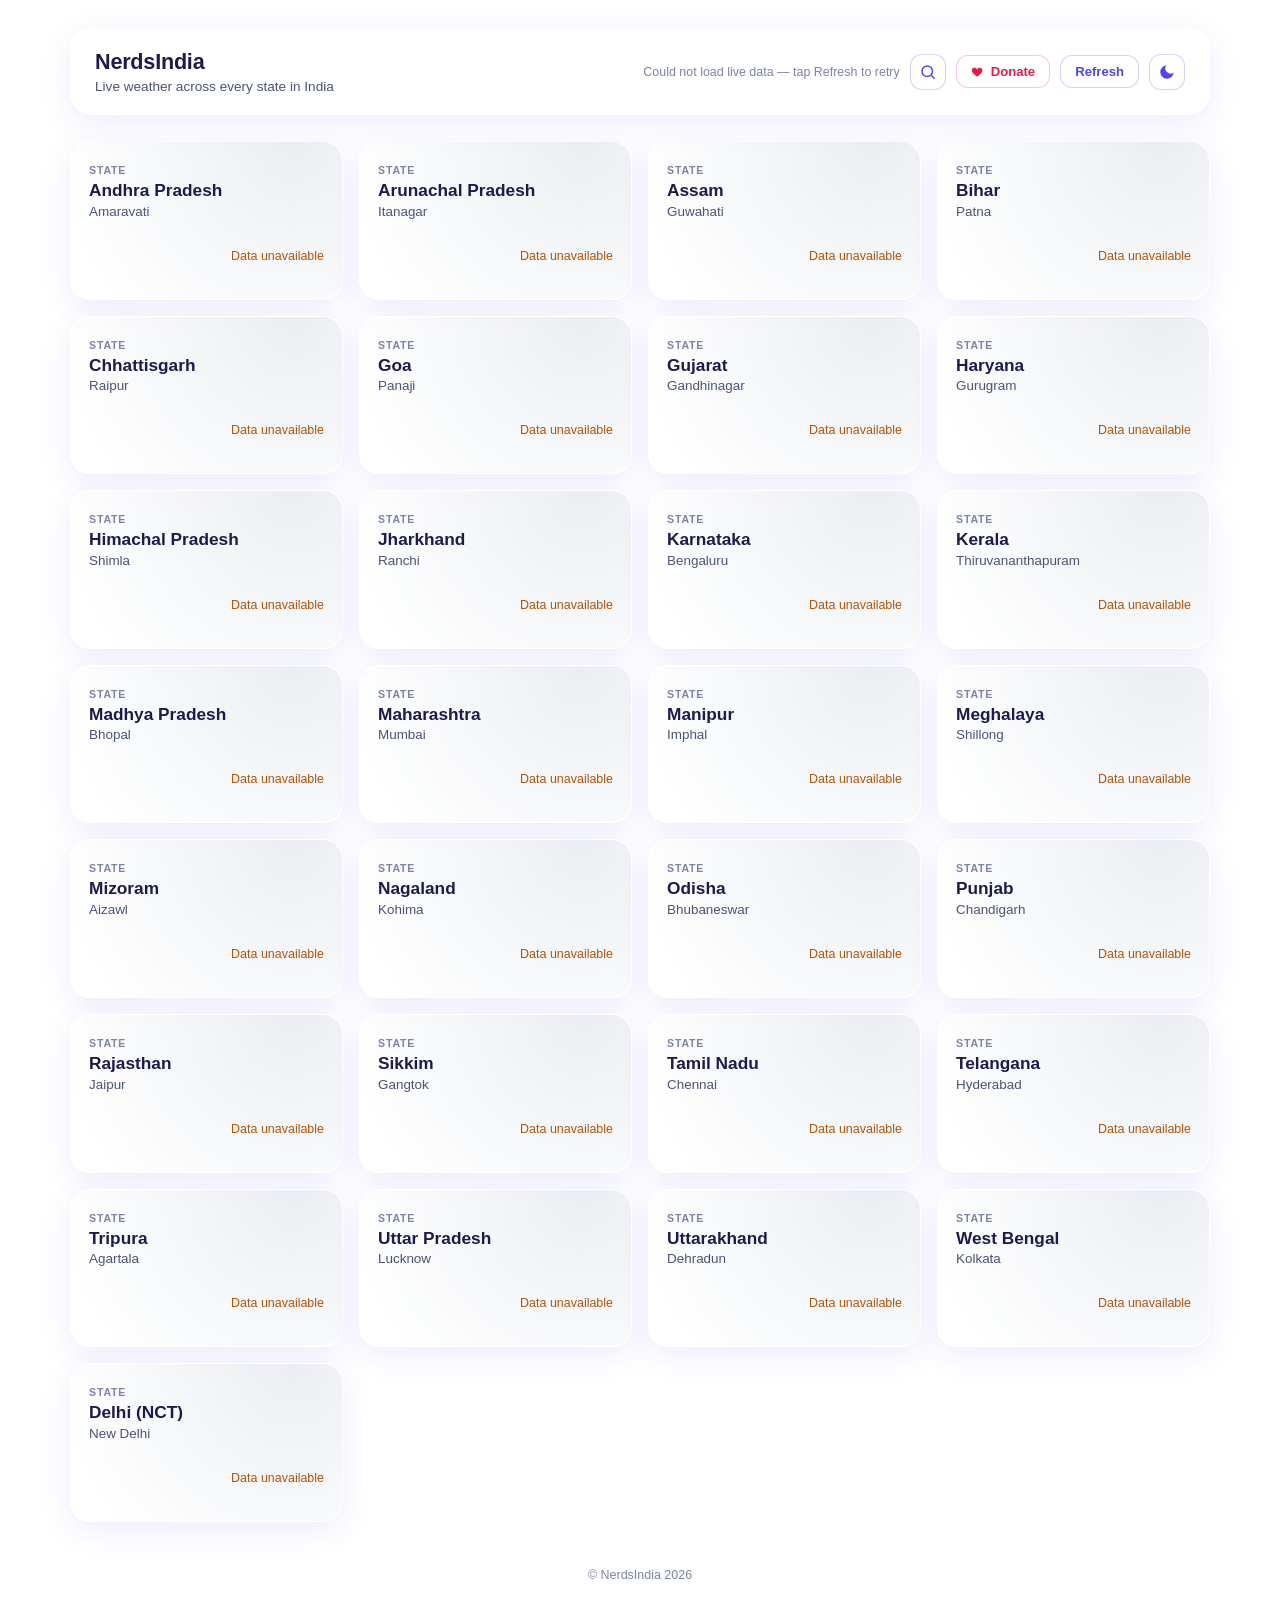
==== index.html @ c62ce79c "Add files via upload" ====
<!DOCTYPE html>
<html lang="en">
<head>
<meta charset="UTF-8" />
<meta name="viewport" content="width=device-width, initial-scale=1.0" />
<title>NerdsIndia - Live India Weather</title>
<script>
  // set theme before first paint to avoid a flash of the wrong theme
  (function(){
    try{
      var prefersDark = window.matchMedia && window.matchMedia('(prefers-color-scheme: dark)').matches;
      document.documentElement.setAttribute('data-theme', prefersDark ? 'dark' : 'light');
    }catch(e){
      document.documentElement.setAttribute('data-theme', 'light');
    }
  })();
</script>
<style>
  :root{
    --font-sans:-apple-system, BlinkMacSystemFont, "SF Pro Display", "SF Pro Text", "Segoe UI", Roboto, Helvetica, Arial, sans-serif;
    --bg-base:#FFFFFF;
    --glass-bg:rgba(255,255,255,0.55);
    --glass-bg-strong:rgba(255,255,255,0.75);
    --glass-border:rgba(255,255,255,0.8);
    --ink:#1E1B4B;
    --ink-soft:#4B5377;
    --ink-faint:#7C82A8;
    --accent:#4F46E5;
    --shadow:0 8px 30px rgba(79,70,229,0.10);
    --blob-1:#C7D2FE;
    --blob-2:#BAE6FD;
    --blob-3:#FDE68A;
    --blob-opacity:0.55;
  }

  html[data-theme="dark"]{
    --bg-base:#0B0E1B;
    --glass-bg:rgba(42,40,84,0.45);
    --glass-bg-strong:rgba(52,50,98,0.65);
    --glass-border:rgba(255,255,255,0.10);
    --ink:#EEF1FF;
    --ink-soft:#C2C7E8;
    --ink-faint:#8B90B8;
    --accent:#A5B4FC;
    --shadow:0 8px 30px rgba(0,0,0,0.45);
    --blob-1:#4338CA;
    --blob-2:#0E7490;
    --blob-3:#92400E;
    --blob-opacity:0.30;
  }

  html{ background:var(--bg-base); transition:background .3s ease; }

  *{ box-sizing:border-box; }
  html,body{ margin:0; padding:0; }
  body{
    min-height:100vh;
    font-family:var(--font-sans);
    color:var(--ink);
    background:var(--bg-base);
    overflow-x:hidden;
    position:relative;
  }

  h1,h2,h3{ font-family:var(--font-sans); margin:0; }

  /* ---------- ambient glass background ---------- */
  .bg-blobs{ position:fixed; inset:0; z-index:-1; overflow:hidden; }
  .blob{ position:absolute; border-radius:50%; filter:blur(70px); opacity:var(--blob-opacity); transition:background .3s ease, opacity .3s ease; }
  .b1{ width:420px; height:420px; background:var(--blob-1); top:-120px; left:-100px; animation:drift1 26s ease-in-out infinite alternate; }
  .b2{ width:380px; height:380px; background:var(--blob-2); bottom:-140px; right:-90px; animation:drift2 30s ease-in-out infinite alternate; }
  .b3{ width:300px; height:300px; background:var(--blob-3); top:40%; left:55%; animation:drift3 22s ease-in-out infinite alternate; }
  @keyframes drift1{ from{ transform:translate(0,0); } to{ transform:translate(60px,40px); } }
  @keyframes drift2{ from{ transform:translate(0,0); } to{ transform:translate(-50px,-30px); } }
  @keyframes drift3{ from{ transform:translate(0,0) scale(1); } to{ transform:translate(-40px,30px) scale(1.1); } }

  /* ---------- layout shell ---------- */
  .page{ max-width:1180px; margin:0 auto; padding:28px 20px 60px; }

  /* ---------- header / glass topbar ---------- */
  header.topbar{
    background:var(--glass-bg);
    border:1px solid var(--glass-border);
    backdrop-filter:blur(18px);
    -webkit-backdrop-filter:blur(18px);
    border-radius:22px;
    box-shadow:var(--shadow);
    padding:20px 24px;
    display:flex;
    flex-wrap:wrap;
    align-items:center;
    justify-content:space-between;
    gap:16px;
    position:sticky;
    top:14px;
    z-index:10;
  }
  .brand h1{ font-size:1.35rem; font-weight:600; color:var(--ink); letter-spacing:-0.01em; }
  .brand .tagline{ margin:4px 0 0; font-size:0.85rem; color:var(--ink-soft); }

  .search-row{
    margin:0 4px 0;
    max-height:0;
    overflow:hidden;
    opacity:0;
    display:flex;
    justify-content:center;
    transition:max-height .25s ease, opacity .2s ease, margin .25s ease;
  }
  .search-row.open{
    max-height:90px;
    opacity:1;
    margin:16px 4px 12px;
  }
  .search-wrap{
    flex:1 1 auto;
    width:100%;
    max-width:480px;
    position:relative;
    display:flex;
    align-items:center;
  }
  .search-wrap svg{ position:absolute; left:14px; width:16px; height:16px; color:var(--ink-faint); pointer-events:none; }
  #searchInput{
    width:100%;
    padding:13px 14px 13px 38px;
    border-radius:14px;
    border:1px solid rgba(79,70,229,0.18);
    background:var(--glass-bg-strong);
    backdrop-filter:blur(14px);
    -webkit-backdrop-filter:blur(14px);
    font-family:var(--font-sans);
    font-size:0.95rem;
    color:var(--ink);
    outline:none;
    box-shadow:var(--shadow);
    transition:box-shadow .2s ease, border-color .2s ease;
  }
  #searchInput::placeholder{ color:var(--ink-faint); }
  #searchInput:focus{
    border-color:var(--accent);
    box-shadow:0 0 0 3px rgba(79,70,229,0.18);
  }

  .meta-row{ display:flex; align-items:center; gap:10px; }
  .updated{ font-size:0.78rem; color:var(--ink-faint); }
  .refresh-btn, .icon-btn{
    border:1px solid rgba(79,70,229,0.25);
    background:var(--glass-bg-strong);
    color:var(--accent);
    font-family:var(--font-sans);
    font-size:0.82rem;
    font-weight:600;
    padding:8px 14px;
    border-radius:12px;
    cursor:pointer;
    transition:transform .15s ease, box-shadow .15s ease;
  }
  .icon-btn{ padding:8px; width:36px; height:36px; display:flex; align-items:center; justify-content:center; }
  .icon-btn svg{ width:18px; height:18px; }
  .theme-toggle .ui-icon-moon{ display:block; }
  .theme-toggle .ui-icon-sun{ display:none; }
  html[data-theme="dark"] .theme-toggle .ui-icon-moon{ display:none; }
  html[data-theme="dark"] .theme-toggle .ui-icon-sun{ display:block; }

  .donate-btn{
    display:inline-flex;
    align-items:center;
    gap:6px;
    border:1px solid rgba(244,63,94,0.30);
    background:var(--glass-bg-strong);
    color:#E11D48;
    font-family:var(--font-sans);
    font-size:0.82rem;
    font-weight:600;
    padding:8px 14px;
    border-radius:12px;
    text-decoration:none;
    cursor:pointer;
    transition:transform .15s ease, box-shadow .15s ease;
  }
  .donate-btn svg{ width:14px; height:14px; flex:0 0 auto; }
  .donate-btn:hover{ box-shadow:0 0 0 3px rgba(244,63,94,0.16); }

  .refresh-btn:hover, .icon-btn:hover{ box-shadow:0 0 0 3px rgba(79,70,229,0.14); }
  .refresh-btn:active, .icon-btn:active, .donate-btn:active{ transform:scale(0.96); }
  .refresh-btn:focus-visible, .icon-btn:focus-visible, .donate-btn:focus-visible, #searchInput:focus-visible{
    outline:2px solid var(--accent);
    outline-offset:2px;
  }

  /* ---------- card grid ---------- */
  main{ display:block; margin-top:26px; }
  .grid{
    display:grid;
    grid-template-columns:repeat(auto-fill, minmax(230px, 1fr));
    gap:16px;
  }

  .card{
    position:relative;
    overflow:hidden;
    border-radius:20px;
    background:var(--glass-bg);
    border:1px solid var(--glass-border);
    backdrop-filter:blur(16px);
    -webkit-backdrop-filter:blur(16px);
    box-shadow:var(--shadow);
    padding:18px 18px 16px;
    display:flex;
    flex-direction:column;
    gap:10px;
    transition:opacity .25s ease, transform .2s ease;
  }
  .card:hover{ transform:translateY(-2px); }
  .card.is-hidden{ display:none; }

  .card-glow{
    position:absolute;
    inset:-30%;
    background:radial-gradient(circle at 70% 20%, var(--tint, rgba(148,163,184,0.18)), transparent 65%);
    z-index:0;
    pointer-events:none;
    transition:background .4s ease;
  }

  .card-top{ position:relative; z-index:1; }
  .eyebrow{
    font-size:0.66rem;
    letter-spacing:0.08em;
    font-weight:600;
    color:var(--ink-faint);
    text-transform:uppercase;
  }
  .state-name{ font-size:1.08rem; font-weight:600; color:var(--ink); line-height:1.25; margin-top:2px; }
  .city-name{ margin:2px 0 0; font-size:0.84rem; color:var(--ink-soft); }

  .card-body{
    position:relative;
    z-index:1;
    display:flex;
    align-items:center;
    justify-content:space-between;
    gap:10px;
  }
  .card-icon{ width:54px; height:54px; flex:0 0 auto; }
  .card-icon svg{ width:100%; height:100%; display:block; }

  .temp-block{ text-align:right; }
  .card-temp{ font-size:1.7rem; font-weight:700; color:var(--ink); line-height:1; }
  .card-condition{ margin:2px 0 0; font-size:0.78rem; color:var(--ink-soft); }

  .pulse-dot{
    width:34px; height:10px; border-radius:6px;
    background:linear-gradient(90deg, rgba(79,70,229,0.12), rgba(79,70,229,0.28), rgba(79,70,229,0.12));
    background-size:200% 100%;
    animation:shimmer 1.4s ease-in-out infinite;
  }
  @keyframes shimmer{ 0%{ background-position:0% 0; } 100%{ background-position:200% 0; } }

  .unavailable{ font-size:0.78rem; color:#B45309; }

  /* ---------- empty state ---------- */
  .empty-state{
    text-align:center;
    color:var(--ink-soft);
    font-size:0.9rem;
    padding:40px 10px;
  }
  .hidden{ display:none; }

  /* ---------- footer ---------- */
  footer{
    margin-top:46px;
    text-align:center;
    font-size:0.78rem;
    color:var(--ink-faint);
  }

  /* ---------- weather icon animations (flat, colorful) ---------- */
  .sun-rays{ stroke:#F59E0B; stroke-width:4; stroke-linecap:round; transform-origin:32px 32px; animation:spin 14s linear infinite; }
  .sun-core{ fill:#FBBF24; animation:pulseGlow 2.6s ease-in-out infinite; }
  @keyframes spin{ from{ transform:rotate(0); } to{ transform:rotate(360deg); } }
  @keyframes pulseGlow{ 0%,100%{ filter:drop-shadow(0 0 0px #FBBF24); } 50%{ filter:drop-shadow(0 0 6px #FBBF24); } }

  .cloud-float{ animation:floatX 5s ease-in-out infinite; }
  @keyframes floatX{ 0%,100%{ transform:translateX(0); } 50%{ transform:translateX(3px); } }

  .rain-drop{ stroke:#3B82F6; stroke-width:3; stroke-linecap:round; opacity:0; animation:fall 1.1s linear infinite; }
  .rain-drop.d1{ animation-delay:0s; }
  .rain-drop.d2{ animation-delay:.3s; }
  .rain-drop.d3{ animation-delay:.6s; }
  .rain-drop.d4{ animation-delay:.45s; }
  @keyframes fall{ 0%{ transform:translateY(-5px); opacity:0; } 25%{ opacity:1; } 100%{ transform:translateY(9px); opacity:0; } }

  .flake{ fill:#7DD3FC; opacity:0; animation:flakeFall 2.6s linear infinite; }
  .flake.f1{ animation-delay:0s; }
  .flake.f2{ animation-delay:.7s; }
  .flake.f3{ animation-delay:1.4s; }
  @keyframes flakeFall{ 0%{ transform:translate(0,-4px); opacity:0; } 20%{ opacity:1; } 80%{ opacity:1; } 100%{ transform:translate(3px,12px); opacity:0; } }

  .bolt{ fill:#FDE047; animation:flash 2.2s ease-in-out infinite; }
  @keyframes flash{ 0%,40%,100%{ opacity:0.15; } 48%,58%{ opacity:1; } }

  .fog-line{ fill:#94A3B8; animation:fogPulse 3.4s ease-in-out infinite; }
  .fog-line.l2{ animation-delay:.5s; }
  .fog-line.l3{ animation-delay:1s; }
  @keyframes fogPulse{ 0%,100%{ opacity:0.45; } 50%{ opacity:0.85; } }

  @media (prefers-reduced-motion: reduce){
    *{ animation-duration:0.01ms !important; animation-iteration-count:1 !important; }
  }

  @media (max-width:640px){
    header.topbar{ flex-direction:column; align-items:stretch; }
    .search-wrap{ max-width:none; }
    .meta-row{ justify-content:space-between; }
  }
</style>
</head>
<body>

  <div class="bg-blobs">
    <span class="blob b1"></span>
    <span class="blob b2"></span>
    <span class="blob b3"></span>
  </div>

  <div class="page">
    <header class="topbar">
      <div class="brand">
        <h1>NerdsIndia</h1>
        <p class="tagline">Live weather across every state in India</p>
      </div>
      <div class="meta-row">
        <span class="updated" id="updatedAt">Loading…</span>
        <button class="icon-btn" id="searchToggle" aria-label="Search" aria-expanded="false" aria-controls="searchRow">
          <svg viewBox="0 0 24 24" fill="none" stroke="currentColor" stroke-width="2"><circle cx="11" cy="11" r="7"/><line x1="21" y1="21" x2="16.65" y2="16.65"/></svg>
        </button>
        <!-- TODO: replace href with the real donation link -->
        <a class="donate-btn" id="donateBtn" href="https://your-donation-link-here.com" target="_blank" rel="noopener">
          <svg viewBox="0 0 24 24" fill="currentColor"><path d="M12 21s-7.5-4.6-10-9C.5 8.5 2 4.5 6 4.5c2 0 3.5 1.2 4.5 2.7C11.5 5.7 13 4.5 15 4.5c4 0 5.5 4 4 7.5-2.5 4.4-10 9-10 9z"/></svg>
          Donate
        </a>
        <button class="refresh-btn" id="refreshBtn">Refresh</button>
        <button class="icon-btn theme-toggle" id="themeToggle" aria-label="Toggle dark mode">
          <svg class="ui-icon-moon" viewBox="0 0 24 24" fill="currentColor"><path d="M21 12.79A9 9 0 1 1 11.21 3 7 7 0 0 0 21 12.79z"/></svg>
          <svg class="ui-icon-sun" viewBox="0 0 24 24" fill="none" stroke="currentColor" stroke-width="2"><circle cx="12" cy="12" r="4"/><line x1="12" y1="2" x2="12" y2="5"/><line x1="12" y1="19" x2="12" y2="22"/><line x1="2" y1="12" x2="5" y2="12"/><line x1="19" y1="12" x2="22" y2="12"/><line x1="4.6" y1="4.6" x2="6.8" y2="6.8"/><line x1="17.2" y1="17.2" x2="19.4" y2="19.4"/><line x1="4.6" y1="19.4" x2="6.8" y2="17.2"/><line x1="17.2" y1="6.8" x2="19.4" y2="4.6"/></svg>
        </button>
      </div>
    </header>

    <div class="search-row" id="searchRow">
      <div class="search-wrap">
        <svg viewBox="0 0 24 24" fill="none" stroke="currentColor" stroke-width="2"><circle cx="11" cy="11" r="7"/><line x1="21" y1="21" x2="16.65" y2="16.65"/></svg>
        <input id="searchInput" type="text" placeholder="Search state or city…" autocomplete="off" />
      </div>
    </div>

    <main>
      <div class="grid" id="grid"></div>
      <p class="empty-state hidden" id="emptyState">No state or city matches “<span id="queryEcho"></span>”.</p>
    </main>

    <footer>
      <p>© NerdsIndia 2026</p>
    </footer>
  </div>

<script>
  // ---------- data: one representative city per state ----------
  const LOCATIONS = [
    { state:"Andhra Pradesh",     city:"Amaravati",     lat:16.5062, lon:80.6480 },
    { state:"Arunachal Pradesh",  city:"Itanagar",      lat:27.0844, lon:93.6053 },
    { state:"Assam",              city:"Guwahati",      lat:26.1445, lon:91.7362 },
    { state:"Bihar",              city:"Patna",         lat:25.5941, lon:85.1376 },
    { state:"Chhattisgarh",       city:"Raipur",        lat:21.2514, lon:81.6296 },
    { state:"Goa",                city:"Panaji",        lat:15.4909, lon:73.8278 },
    { state:"Gujarat",            city:"Gandhinagar",   lat:23.2156, lon:72.6369 },
    { state:"Haryana",            city:"Gurugram",      lat:28.4595, lon:77.0266 },
    { state:"Himachal Pradesh",   city:"Shimla",        lat:31.1048, lon:77.1734 },
    { state:"Jharkhand",          city:"Ranchi",        lat:23.3441, lon:85.3096 },
    { state:"Karnataka",          city:"Bengaluru",     lat:12.9716, lon:77.5946 },
    { state:"Kerala",             city:"Thiruvananthapuram", lat:8.5241, lon:76.9366 },
    { state:"Madhya Pradesh",     city:"Bhopal",        lat:23.2599, lon:77.4126 },
    { state:"Maharashtra",        city:"Mumbai",        lat:19.0760, lon:72.8777 },
    { state:"Manipur",            city:"Imphal",        lat:24.8170, lon:93.9368 },
    { state:"Meghalaya",          city:"Shillong",      lat:25.5788, lon:91.8933 },
    { state:"Mizoram",            city:"Aizawl",        lat:23.7271, lon:92.7176 },
    { state:"Nagaland",           city:"Kohima",        lat:25.6751, lon:94.1086 },
    { state:"Odisha",             city:"Bhubaneswar",   lat:20.2961, lon:85.8245 },
    { state:"Punjab",             city:"Chandigarh",    lat:30.7333, lon:76.7794 },
    { state:"Rajasthan",          city:"Jaipur",        lat:26.9124, lon:75.7873 },
    { state:"Sikkim",             city:"Gangtok",       lat:27.3389, lon:88.6065 },
    { state:"Tamil Nadu",         city:"Chennai",       lat:13.0827, lon:80.2707 },
    { state:"Telangana",          city:"Hyderabad",     lat:17.3850, lon:78.4867 },
    { state:"Tripura",            city:"Agartala",      lat:23.8315, lon:91.2868 },
    { state:"Uttar Pradesh",      city:"Lucknow",       lat:26.8467, lon:80.9462 },
    { state:"Uttarakhand",        city:"Dehradun",      lat:30.3165, lon:78.0322 },
    { state:"West Bengal",        city:"Kolkata",       lat:22.5726, lon:88.3639 },
    { state:"Delhi (NCT)",        city:"New Delhi",     lat:28.6139, lon:77.2090 }
  ];

  const grid = document.getElementById('grid');
  const searchInput = document.getElementById('searchInput');
  const emptyState = document.getElementById('emptyState');
  const queryEcho = document.getElementById('queryEcho');
  const updatedAt = document.getElementById('updatedAt');
  const refreshBtn = document.getElementById('refreshBtn');
  const themeToggle = document.getElementById('themeToggle');
  const searchToggle = document.getElementById('searchToggle');
  const searchRow = document.getElementById('searchRow');

  // ---------- search panel: collapsed by default, opens from the header icon ----------
  function closeSearch(){
    searchRow.classList.remove('open');
    searchToggle.setAttribute('aria-expanded', 'false');
    if(searchInput.value){
      searchInput.value = '';
      searchInput.dispatchEvent(new Event('input'));
    }
  }
  searchToggle.addEventListener('click', () => {
    const willOpen = !searchRow.classList.contains('open');
    searchRow.classList.toggle('open', willOpen);
    searchToggle.setAttribute('aria-expanded', String(willOpen));
    if(willOpen){
      setTimeout(() => searchInput.focus(), 150);
    }else{
      closeSearch();
    }
  });
  document.addEventListener('keydown', (e) => {
    if(e.key === 'Escape' && searchRow.classList.contains('open')) closeSearch();
  });

  // ---------- theme: auto from system, override via button ----------
  const root = document.documentElement;
  let userOverride = false;
  const colorSchemeQuery = window.matchMedia('(prefers-color-scheme: dark)');
  colorSchemeQuery.addEventListener('change', (e) => {
    if(!userOverride) root.setAttribute('data-theme', e.matches ? 'dark' : 'light');
  });
  themeToggle.addEventListener('click', () => {
    userOverride = true;
    const next = root.getAttribute('data-theme') === 'dark' ? 'light' : 'dark';
    root.setAttribute('data-theme', next);
  });

  // ---------- weather code -> icon type + label ----------
  function classify(code){
    if(code === 0) return { type:'sun',   label:'Clear sky' };
    if(code === 1) return { type:'sun',   label:'Mostly clear' };
    if(code === 2) return { type:'cloud', label:'Partly cloudy' };
    if(code === 3) return { type:'cloud', label:'Overcast' };
    if(code === 45 || code === 48) return { type:'fog', label:'Foggy' };
    if([51,53,55,56,57].includes(code)) return { type:'rain', label:'Drizzle' };
    if([61,63,65,66,67].includes(code)) return { type:'rain', label:'Rain' };
    if([80,81,82].includes(code)) return { type:'rain', label:'Rain showers' };
    if([71,73,75,77].includes(code)) return { type:'snow', label:'Snow' };
    if([85,86].includes(code)) return { type:'snow', label:'Snow showers' };
    if([95,96,99].includes(code)) return { type:'storm', label:'Thunderstorm' };
    return { type:'sun', label:'Clear' };
  }

  function tempTint(t){
    if(t == null) return 'rgba(148,163,184,0.18)';
    if(t < 15) return 'rgba(56,189,248,0.26)';
    if(t < 25) return 'rgba(99,102,241,0.18)';
    if(t < 32) return 'rgba(251,191,36,0.24)';
    return 'rgba(248,113,113,0.28)';
  }

  function iconSVG(type){
    switch(type){
      case 'sun': return `
        <svg viewBox="0 0 64 64">
          <g class="sun-rays">
            <line x1="32" y1="4" x2="32" y2="13"/><line x1="32" y1="51" x2="32" y2="60"/>
            <line x1="4" y1="32" x2="13" y2="32"/><line x1="51" y1="32" x2="60" y2="32"/>
            <line x1="12" y1="12" x2="18.5" y2="18.5"/><line x1="45.5" y1="45.5" x2="52" y2="52"/>
            <line x1="12" y1="52" x2="18.5" y2="45.5"/><line x1="45.5" y1="18.5" x2="52" y2="12"/>
          </g>
          <circle class="sun-core" cx="32" cy="32" r="13"/>
        </svg>`;
      case 'cloud': return `
        <svg viewBox="0 0 64 64">
          <g class="cloud-float">
            <ellipse cx="25" cy="34" rx="15" ry="11" fill="#CBD5E1"/>
            <ellipse cx="40" cy="30" rx="12" ry="10" fill="#E2E8F0"/>
            <ellipse cx="33" cy="39" rx="19" ry="9" fill="#F1F5F9"/>
          </g>
        </svg>`;
      case 'rain': return `
        <svg viewBox="0 0 64 64">
          <g class="cloud-float">
            <ellipse cx="25" cy="26" rx="14" ry="10" fill="#94A3B8"/>
            <ellipse cx="39" cy="23" rx="11" ry="9" fill="#CBD5E1"/>
            <ellipse cx="33" cy="31" rx="18" ry="8" fill="#E2E8F0"/>
          </g>
          <line class="rain-drop d1" x1="20" y1="42" x2="17" y2="52"/>
          <line class="rain-drop d2" x1="31" y1="44" x2="28" y2="56"/>
          <line class="rain-drop d3" x1="42" y1="42" x2="39" y2="52"/>
          <line class="rain-drop d4" x1="26" y1="46" x2="23" y2="54"/>
        </svg>`;
      case 'snow': return `
        <svg viewBox="0 0 64 64">
          <g class="cloud-float">
            <ellipse cx="25" cy="26" rx="14" ry="10" fill="#CBD5E1"/>
            <ellipse cx="39" cy="23" rx="11" ry="9" fill="#E2E8F0"/>
            <ellipse cx="33" cy="31" rx="18" ry="8" fill="#F1F5F9"/>
          </g>
          <circle class="flake f1" cx="20" cy="46" r="2.4"/>
          <circle class="flake f2" cx="32" cy="50" r="2.4"/>
          <circle class="flake f3" cx="44" cy="46" r="2.4"/>
        </svg>`;
      case 'storm': return `
        <svg viewBox="0 0 64 64">
          <g class="cloud-float">
            <ellipse cx="25" cy="24" rx="14" ry="10" fill="#64748B"/>
            <ellipse cx="39" cy="21" rx="11" ry="9" fill="#7C8AA5"/>
            <ellipse cx="33" cy="29" rx="18" ry="8" fill="#94A3B8"/>
          </g>
          <polygon class="bolt" points="34,32 25,48 32,48 28,60 42,40 34,40"/>
        </svg>`;
      case 'fog': return `
        <svg viewBox="0 0 64 64">
          <rect class="fog-line l1" x="10" y="24" width="44" height="6" rx="3"/>
          <rect class="fog-line l2" x="6" y="34" width="52" height="6" rx="3"/>
          <rect class="fog-line l3" x="14" y="44" width="36" height="6" rx="3"/>
        </svg>`;
      default: return '';
    }
  }

  // ---------- build card skeletons immediately (no network wait for static data) ----------
  function buildCards(){
    grid.innerHTML = '';
    LOCATIONS.forEach((loc, i) => {
      const card = document.createElement('div');
      card.className = 'card';
      card.dataset.index = i;
      card.dataset.search = (loc.state + ' ' + loc.city).toLowerCase();
      card.innerHTML = `
        <div class="card-glow" id="glow-${i}"></div>
        <div class="card-top">
          <span class="eyebrow">State</span>
          <h3 class="state-name">${loc.state}</h3>
          <p class="city-name">${loc.city}</p>
        </div>
        <div class="card-body">
          <div class="card-icon" id="icon-${i}"><div class="pulse-dot"></div></div>
          <div class="temp-block" id="temp-${i}">
            <div class="pulse-dot"></div>
          </div>
        </div>
      `;
      grid.appendChild(card);
    });
  }

  function renderResult(i, currentWeather){
    const loc = LOCATIONS[i];
    const iconEl = document.getElementById(`icon-${i}`);
    const tempEl = document.getElementById(`temp-${i}`);
    const glowEl = document.getElementById(`glow-${i}`);

    if(!currentWeather){
      iconEl.innerHTML = '';
      tempEl.innerHTML = `<p class="unavailable">Data unavailable</p>`;
      return;
    }
    const { type, label } = classify(currentWeather.weathercode);
    const temp = Math.round(currentWeather.temperature);

    iconEl.innerHTML = iconSVG(type);
    tempEl.innerHTML = `
      <div class="card-temp">${temp}°C</div>
      <p class="card-condition">${label}</p>
    `;
    glowEl.style.setProperty('--tint', tempTint(temp));
  }

  function formatUpdated(isoTime){
    if(!isoTime) return '';
    const timePart = isoTime.split('T')[1] || '';
    let [h, m] = timePart.split(':').map(Number);
    const suffix = h >= 12 ? 'PM' : 'AM';
    h = h % 12; if(h === 0) h = 12;
    return `Updated ${h}:${String(m).padStart(2,'0')} ${suffix} IST`;
  }

  async function loadWeather(){
    updatedAt.textContent = 'Fetching latest readings…';
    refreshBtn.disabled = true;

    const latStr = LOCATIONS.map(l => l.lat).join(',');
    const lonStr = LOCATIONS.map(l => l.lon).join(',');
    const url = `https://api.open-meteo.com/v1/forecast?latitude=${latStr}&longitude=${lonStr}&current_weather=true&timezone=Asia%2FKolkata`;

    try{
      const res = await fetch(url);
      if(!res.ok) throw new Error('Network response was not ok');
      const data = await res.json();
      const list = Array.isArray(data) ? data : [data];

      list.forEach((entry, i) => {
        renderResult(i, entry && entry.current_weather ? entry.current_weather : null);
      });

      const firstTime = list[0] && list[0].current_weather ? list[0].current_weather.time : null;
      updatedAt.textContent = formatUpdated(firstTime) || 'Updated just now';
    }catch(err){
      LOCATIONS.forEach((_, i) => renderResult(i, null));
      updatedAt.textContent = 'Could not load live data — tap Refresh to retry';
    }finally{
      refreshBtn.disabled = false;
    }
  }

  // ---------- search filter ----------
  searchInput.addEventListener('input', () => {
    const q = searchInput.value.trim().toLowerCase();
    const cards = grid.querySelectorAll('.card');
    let visibleCount = 0;
    cards.forEach(card => {
      const match = card.dataset.search.includes(q);
      card.classList.toggle('is-hidden', !match);
      if(match) visibleCount++;
    });
    emptyState.classList.toggle('hidden', visibleCount !== 0 || q === '');
    queryEcho.textContent = searchInput.value.trim();
  });

  refreshBtn.addEventListener('click', loadWeather);

  buildCards();
  loadWeather();
</script>
</body>
</html>
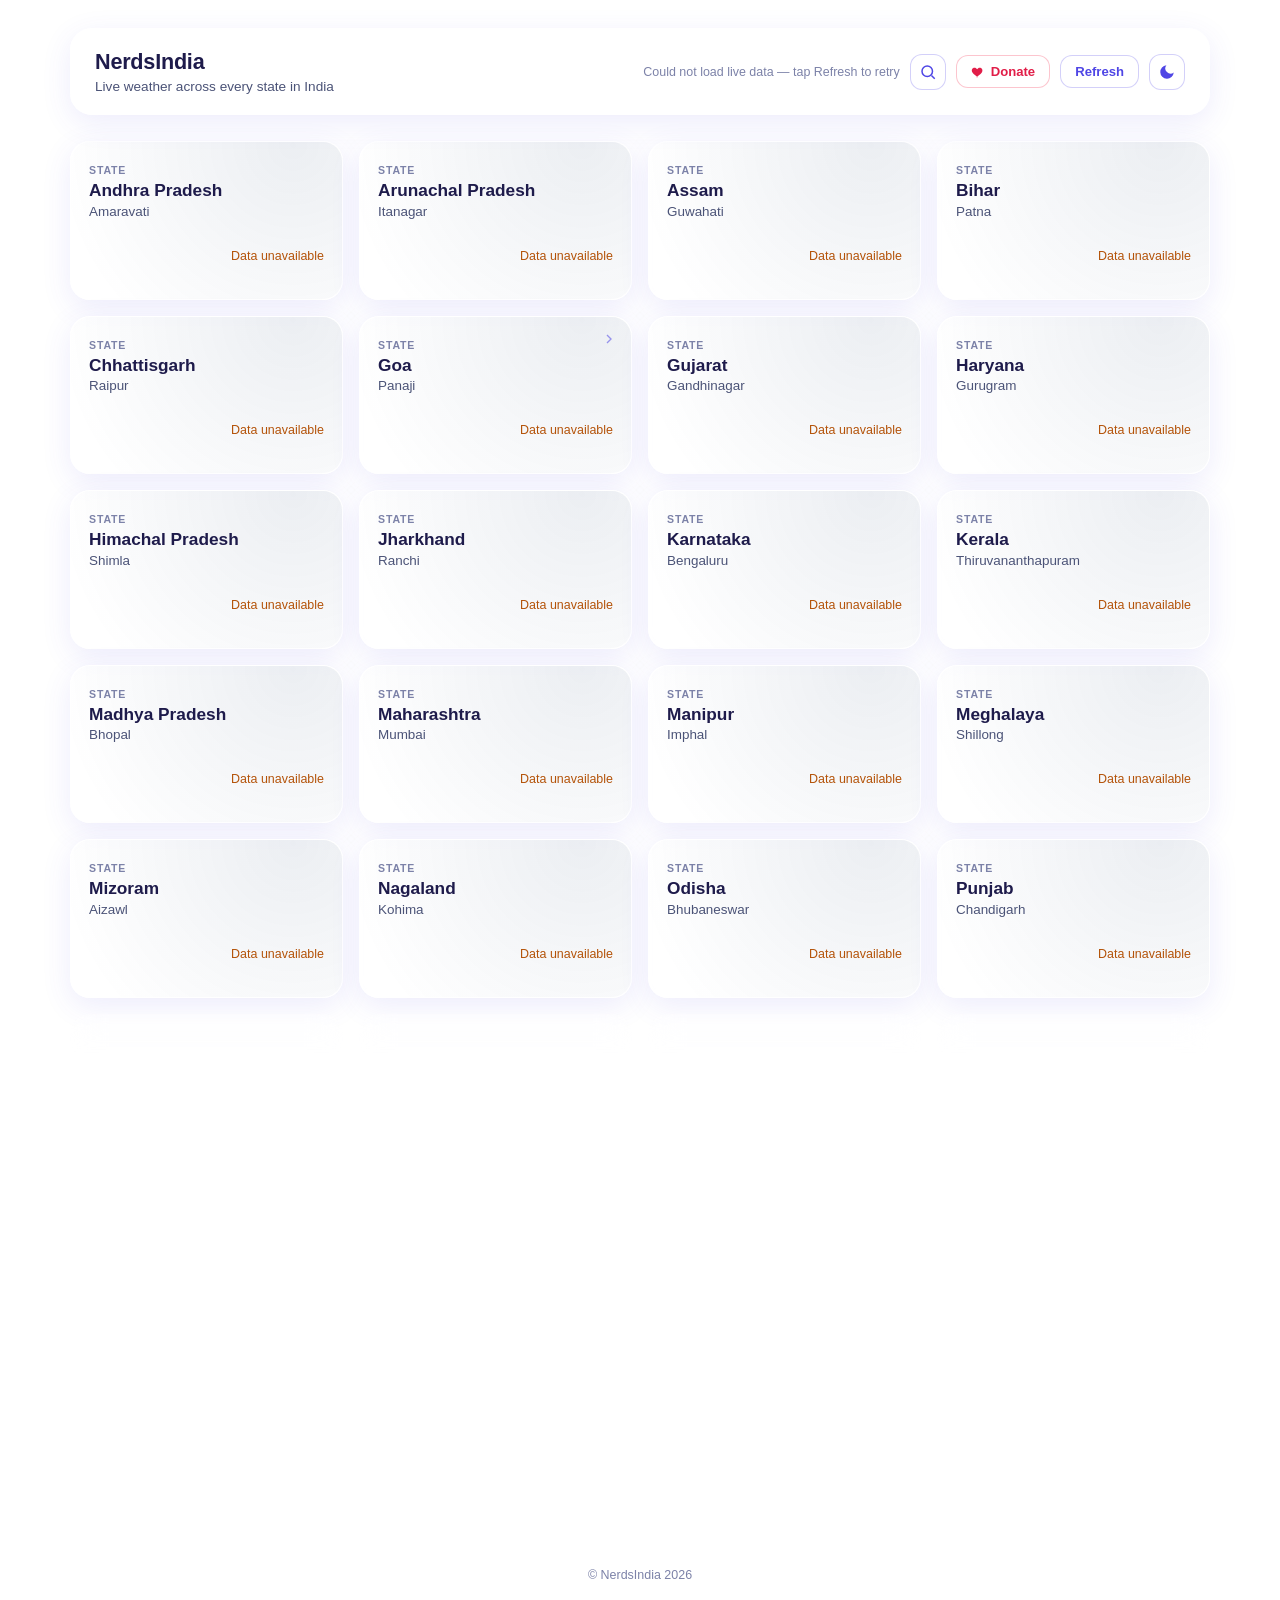
==== commit 4b314500: "Add files via upload" ====
--- a/index.html
+++ b/index.html
@@ -15,308 +15,7 @@
     }
   })();
 </script>
-<style>
-  :root{
-    --font-sans:-apple-system, BlinkMacSystemFont, "SF Pro Display", "SF Pro Text", "Segoe UI", Roboto, Helvetica, Arial, sans-serif;
-    --bg-base:#FFFFFF;
-    --glass-bg:rgba(255,255,255,0.55);
-    --glass-bg-strong:rgba(255,255,255,0.75);
-    --glass-border:rgba(255,255,255,0.8);
-    --ink:#1E1B4B;
-    --ink-soft:#4B5377;
-    --ink-faint:#7C82A8;
-    --accent:#4F46E5;
-    --shadow:0 8px 30px rgba(79,70,229,0.10);
-    --blob-1:#C7D2FE;
-    --blob-2:#BAE6FD;
-    --blob-3:#FDE68A;
-    --blob-opacity:0.55;
-  }
-
-  html[data-theme="dark"]{
-    --bg-base:#0B0E1B;
-    --glass-bg:rgba(42,40,84,0.45);
-    --glass-bg-strong:rgba(52,50,98,0.65);
-    --glass-border:rgba(255,255,255,0.10);
-    --ink:#EEF1FF;
-    --ink-soft:#C2C7E8;
-    --ink-faint:#8B90B8;
-    --accent:#A5B4FC;
-    --shadow:0 8px 30px rgba(0,0,0,0.45);
-    --blob-1:#4338CA;
-    --blob-2:#0E7490;
-    --blob-3:#92400E;
-    --blob-opacity:0.30;
-  }
-
-  html{ background:var(--bg-base); transition:background .3s ease; }
-
-  *{ box-sizing:border-box; }
-  html,body{ margin:0; padding:0; }
-  body{
-    min-height:100vh;
-    font-family:var(--font-sans);
-    color:var(--ink);
-    background:var(--bg-base);
-    overflow-x:hidden;
-    position:relative;
-  }
-
-  h1,h2,h3{ font-family:var(--font-sans); margin:0; }
-
-  /* ---------- ambient glass background ---------- */
-  .bg-blobs{ position:fixed; inset:0; z-index:-1; overflow:hidden; }
-  .blob{ position:absolute; border-radius:50%; filter:blur(70px); opacity:var(--blob-opacity); transition:background .3s ease, opacity .3s ease; }
-  .b1{ width:420px; height:420px; background:var(--blob-1); top:-120px; left:-100px; animation:drift1 26s ease-in-out infinite alternate; }
-  .b2{ width:380px; height:380px; background:var(--blob-2); bottom:-140px; right:-90px; animation:drift2 30s ease-in-out infinite alternate; }
-  .b3{ width:300px; height:300px; background:var(--blob-3); top:40%; left:55%; animation:drift3 22s ease-in-out infinite alternate; }
-  @keyframes drift1{ from{ transform:translate(0,0); } to{ transform:translate(60px,40px); } }
-  @keyframes drift2{ from{ transform:translate(0,0); } to{ transform:translate(-50px,-30px); } }
-  @keyframes drift3{ from{ transform:translate(0,0) scale(1); } to{ transform:translate(-40px,30px) scale(1.1); } }
-
-  /* ---------- layout shell ---------- */
-  .page{ max-width:1180px; margin:0 auto; padding:28px 20px 60px; }
-
-  /* ---------- header / glass topbar ---------- */
-  header.topbar{
-    background:var(--glass-bg);
-    border:1px solid var(--glass-border);
-    backdrop-filter:blur(18px);
-    -webkit-backdrop-filter:blur(18px);
-    border-radius:22px;
-    box-shadow:var(--shadow);
-    padding:20px 24px;
-    display:flex;
-    flex-wrap:wrap;
-    align-items:center;
-    justify-content:space-between;
-    gap:16px;
-    position:sticky;
-    top:14px;
-    z-index:10;
-  }
-  .brand h1{ font-size:1.35rem; font-weight:600; color:var(--ink); letter-spacing:-0.01em; }
-  .brand .tagline{ margin:4px 0 0; font-size:0.85rem; color:var(--ink-soft); }
-
-  .search-row{
-    margin:0 4px 0;
-    max-height:0;
-    overflow:hidden;
-    opacity:0;
-    display:flex;
-    justify-content:center;
-    transition:max-height .25s ease, opacity .2s ease, margin .25s ease;
-  }
-  .search-row.open{
-    max-height:90px;
-    opacity:1;
-    margin:16px 4px 12px;
-  }
-  .search-wrap{
-    flex:1 1 auto;
-    width:100%;
-    max-width:480px;
-    position:relative;
-    display:flex;
-    align-items:center;
-  }
-  .search-wrap svg{ position:absolute; left:14px; width:16px; height:16px; color:var(--ink-faint); pointer-events:none; }
-  #searchInput{
-    width:100%;
-    padding:13px 14px 13px 38px;
-    border-radius:14px;
-    border:1px solid rgba(79,70,229,0.18);
-    background:var(--glass-bg-strong);
-    backdrop-filter:blur(14px);
-    -webkit-backdrop-filter:blur(14px);
-    font-family:var(--font-sans);
-    font-size:0.95rem;
-    color:var(--ink);
-    outline:none;
-    box-shadow:var(--shadow);
-    transition:box-shadow .2s ease, border-color .2s ease;
-  }
-  #searchInput::placeholder{ color:var(--ink-faint); }
-  #searchInput:focus{
-    border-color:var(--accent);
-    box-shadow:0 0 0 3px rgba(79,70,229,0.18);
-  }
-
-  .meta-row{ display:flex; align-items:center; gap:10px; }
-  .updated{ font-size:0.78rem; color:var(--ink-faint); }
-  .refresh-btn, .icon-btn{
-    border:1px solid rgba(79,70,229,0.25);
-    background:var(--glass-bg-strong);
-    color:var(--accent);
-    font-family:var(--font-sans);
-    font-size:0.82rem;
-    font-weight:600;
-    padding:8px 14px;
-    border-radius:12px;
-    cursor:pointer;
-    transition:transform .15s ease, box-shadow .15s ease;
-  }
-  .icon-btn{ padding:8px; width:36px; height:36px; display:flex; align-items:center; justify-content:center; }
-  .icon-btn svg{ width:18px; height:18px; }
-  .theme-toggle .ui-icon-moon{ display:block; }
-  .theme-toggle .ui-icon-sun{ display:none; }
-  html[data-theme="dark"] .theme-toggle .ui-icon-moon{ display:none; }
-  html[data-theme="dark"] .theme-toggle .ui-icon-sun{ display:block; }
-
-  .donate-btn{
-    display:inline-flex;
-    align-items:center;
-    gap:6px;
-    border:1px solid rgba(244,63,94,0.30);
-    background:var(--glass-bg-strong);
-    color:#E11D48;
-    font-family:var(--font-sans);
-    font-size:0.82rem;
-    font-weight:600;
-    padding:8px 14px;
-    border-radius:12px;
-    text-decoration:none;
-    cursor:pointer;
-    transition:transform .15s ease, box-shadow .15s ease;
-  }
-  .donate-btn svg{ width:14px; height:14px; flex:0 0 auto; }
-  .donate-btn:hover{ box-shadow:0 0 0 3px rgba(244,63,94,0.16); }
-
-  .refresh-btn:hover, .icon-btn:hover{ box-shadow:0 0 0 3px rgba(79,70,229,0.14); }
-  .refresh-btn:active, .icon-btn:active, .donate-btn:active{ transform:scale(0.96); }
-  .refresh-btn:focus-visible, .icon-btn:focus-visible, .donate-btn:focus-visible, #searchInput:focus-visible{
-    outline:2px solid var(--accent);
-    outline-offset:2px;
-  }
-
-  /* ---------- card grid ---------- */
-  main{ display:block; margin-top:26px; }
-  .grid{
-    display:grid;
-    grid-template-columns:repeat(auto-fill, minmax(230px, 1fr));
-    gap:16px;
-  }
-
-  .card{
-    position:relative;
-    overflow:hidden;
-    border-radius:20px;
-    background:var(--glass-bg);
-    border:1px solid var(--glass-border);
-    backdrop-filter:blur(16px);
-    -webkit-backdrop-filter:blur(16px);
-    box-shadow:var(--shadow);
-    padding:18px 18px 16px;
-    display:flex;
-    flex-direction:column;
-    gap:10px;
-    transition:opacity .25s ease, transform .2s ease;
-  }
-  .card:hover{ transform:translateY(-2px); }
-  .card.is-hidden{ display:none; }
-
-  .card-glow{
-    position:absolute;
-    inset:-30%;
-    background:radial-gradient(circle at 70% 20%, var(--tint, rgba(148,163,184,0.18)), transparent 65%);
-    z-index:0;
-    pointer-events:none;
-    transition:background .4s ease;
-  }
-
-  .card-top{ position:relative; z-index:1; }
-  .eyebrow{
-    font-size:0.66rem;
-    letter-spacing:0.08em;
-    font-weight:600;
-    color:var(--ink-faint);
-    text-transform:uppercase;
-  }
-  .state-name{ font-size:1.08rem; font-weight:600; color:var(--ink); line-height:1.25; margin-top:2px; }
-  .city-name{ margin:2px 0 0; font-size:0.84rem; color:var(--ink-soft); }
-
-  .card-body{
-    position:relative;
-    z-index:1;
-    display:flex;
-    align-items:center;
-    justify-content:space-between;
-    gap:10px;
-  }
-  .card-icon{ width:54px; height:54px; flex:0 0 auto; }
-  .card-icon svg{ width:100%; height:100%; display:block; }
-
-  .temp-block{ text-align:right; }
-  .card-temp{ font-size:1.7rem; font-weight:700; color:var(--ink); line-height:1; }
-  .card-condition{ margin:2px 0 0; font-size:0.78rem; color:var(--ink-soft); }
-
-  .pulse-dot{
-    width:34px; height:10px; border-radius:6px;
-    background:linear-gradient(90deg, rgba(79,70,229,0.12), rgba(79,70,229,0.28), rgba(79,70,229,0.12));
-    background-size:200% 100%;
-    animation:shimmer 1.4s ease-in-out infinite;
-  }
-  @keyframes shimmer{ 0%{ background-position:0% 0; } 100%{ background-position:200% 0; } }
-
-  .unavailable{ font-size:0.78rem; color:#B45309; }
-
-  /* ---------- empty state ---------- */
-  .empty-state{
-    text-align:center;
-    color:var(--ink-soft);
-    font-size:0.9rem;
-    padding:40px 10px;
-  }
-  .hidden{ display:none; }
-
-  /* ---------- footer ---------- */
-  footer{
-    margin-top:46px;
-    text-align:center;
-    font-size:0.78rem;
-    color:var(--ink-faint);
-  }
-
-  /* ---------- weather icon animations (flat, colorful) ---------- */
-  .sun-rays{ stroke:#F59E0B; stroke-width:4; stroke-linecap:round; transform-origin:32px 32px; animation:spin 14s linear infinite; }
-  .sun-core{ fill:#FBBF24; animation:pulseGlow 2.6s ease-in-out infinite; }
-  @keyframes spin{ from{ transform:rotate(0); } to{ transform:rotate(360deg); } }
-  @keyframes pulseGlow{ 0%,100%{ filter:drop-shadow(0 0 0px #FBBF24); } 50%{ filter:drop-shadow(0 0 6px #FBBF24); } }
-
-  .cloud-float{ animation:floatX 5s ease-in-out infinite; }
-  @keyframes floatX{ 0%,100%{ transform:translateX(0); } 50%{ transform:translateX(3px); } }
-
-  .rain-drop{ stroke:#3B82F6; stroke-width:3; stroke-linecap:round; opacity:0; animation:fall 1.1s linear infinite; }
-  .rain-drop.d1{ animation-delay:0s; }
-  .rain-drop.d2{ animation-delay:.3s; }
-  .rain-drop.d3{ animation-delay:.6s; }
-  .rain-drop.d4{ animation-delay:.45s; }
-  @keyframes fall{ 0%{ transform:translateY(-5px); opacity:0; } 25%{ opacity:1; } 100%{ transform:translateY(9px); opacity:0; } }
-
-  .flake{ fill:#7DD3FC; opacity:0; animation:flakeFall 2.6s linear infinite; }
-  .flake.f1{ animation-delay:0s; }
-  .flake.f2{ animation-delay:.7s; }
-  .flake.f3{ animation-delay:1.4s; }
-  @keyframes flakeFall{ 0%{ transform:translate(0,-4px); opacity:0; } 20%{ opacity:1; } 80%{ opacity:1; } 100%{ transform:translate(3px,12px); opacity:0; } }
-
-  .bolt{ fill:#FDE047; animation:flash 2.2s ease-in-out infinite; }
-  @keyframes flash{ 0%,40%,100%{ opacity:0.15; } 48%,58%{ opacity:1; } }
-
-  .fog-line{ fill:#94A3B8; animation:fogPulse 3.4s ease-in-out infinite; }
-  .fog-line.l2{ animation-delay:.5s; }
-  .fog-line.l3{ animation-delay:1s; }
-  @keyframes fogPulse{ 0%,100%{ opacity:0.45; } 50%{ opacity:0.85; } }
-
-  @media (prefers-reduced-motion: reduce){
-    *{ animation-duration:0.01ms !important; animation-iteration-count:1 !important; }
-  }
-
-  @media (max-width:640px){
-    header.topbar{ flex-direction:column; align-items:stretch; }
-    .search-wrap{ max-width:none; }
-    .meta-row{ justify-content:space-between; }
-  }
-</style>
+<link rel="stylesheet" href="styles.css">
 </head>
 <body>
 
@@ -327,35 +26,7 @@
   </div>
 
   <div class="page">
-    <header class="topbar">
-      <div class="brand">
-        <h1>NerdsIndia</h1>
-        <p class="tagline">Live weather across every state in India</p>
-      </div>
-      <div class="meta-row">
-        <span class="updated" id="updatedAt">Loading…</span>
-        <button class="icon-btn" id="searchToggle" aria-label="Search" aria-expanded="false" aria-controls="searchRow">
-          <svg viewBox="0 0 24 24" fill="none" stroke="currentColor" stroke-width="2"><circle cx="11" cy="11" r="7"/><line x1="21" y1="21" x2="16.65" y2="16.65"/></svg>
-        </button>
-        <!-- TODO: replace href with the real donation link -->
-        <a class="donate-btn" id="donateBtn" href="https://your-donation-link-here.com" target="_blank" rel="noopener">
-          <svg viewBox="0 0 24 24" fill="currentColor"><path d="M12 21s-7.5-4.6-10-9C.5 8.5 2 4.5 6 4.5c2 0 3.5 1.2 4.5 2.7C11.5 5.7 13 4.5 15 4.5c4 0 5.5 4 4 7.5-2.5 4.4-10 9-10 9z"/></svg>
-          Donate
-        </a>
-        <button class="refresh-btn" id="refreshBtn">Refresh</button>
-        <button class="icon-btn theme-toggle" id="themeToggle" aria-label="Toggle dark mode">
-          <svg class="ui-icon-moon" viewBox="0 0 24 24" fill="currentColor"><path d="M21 12.79A9 9 0 1 1 11.21 3 7 7 0 0 0 21 12.79z"/></svg>
-          <svg class="ui-icon-sun" viewBox="0 0 24 24" fill="none" stroke="currentColor" stroke-width="2"><circle cx="12" cy="12" r="4"/><line x1="12" y1="2" x2="12" y2="5"/><line x1="12" y1="19" x2="12" y2="22"/><line x1="2" y1="12" x2="5" y2="12"/><line x1="19" y1="12" x2="22" y2="12"/><line x1="4.6" y1="4.6" x2="6.8" y2="6.8"/><line x1="17.2" y1="17.2" x2="19.4" y2="19.4"/><line x1="4.6" y1="19.4" x2="6.8" y2="17.2"/><line x1="17.2" y1="6.8" x2="19.4" y2="4.6"/></svg>
-        </button>
-      </div>
-    </header>
-
-    <div class="search-row" id="searchRow">
-      <div class="search-wrap">
-        <svg viewBox="0 0 24 24" fill="none" stroke="currentColor" stroke-width="2"><circle cx="11" cy="11" r="7"/><line x1="21" y1="21" x2="16.65" y2="16.65"/></svg>
-        <input id="searchInput" type="text" placeholder="Search state or city…" autocomplete="off" />
-      </div>
-    </div>
+    <div id="headerMount"></div>
 
     <main>
       <div class="grid" id="grid"></div>
@@ -367,15 +38,18 @@
     </footer>
   </div>
 
+<script src="weather-common.js"></script>
 <script>
   // ---------- data: one representative city per state ----------
-  const LOCATIONS = [
+  // Add "page" to a state once its own city-level page exists (e.g. "goa.html")
+  // and its card automatically becomes clickable.
+  const STATES = [
     { state:"Andhra Pradesh",     city:"Amaravati",     lat:16.5062, lon:80.6480 },
     { state:"Arunachal Pradesh",  city:"Itanagar",      lat:27.0844, lon:93.6053 },
     { state:"Assam",              city:"Guwahati",      lat:26.1445, lon:91.7362 },
     { state:"Bihar",              city:"Patna",         lat:25.5941, lon:85.1376 },
     { state:"Chhattisgarh",       city:"Raipur",        lat:21.2514, lon:81.6296 },
-    { state:"Goa",                city:"Panaji",        lat:15.4909, lon:73.8278 },
+    { state:"Goa",                city:"Panaji",        lat:15.4909, lon:73.8278, page:"goa.html" },
     { state:"Gujarat",            city:"Gandhinagar",   lat:23.2156, lon:72.6369 },
     { state:"Haryana",            city:"Gurugram",      lat:28.4595, lon:77.0266 },
     { state:"Himachal Pradesh",   city:"Shimla",        lat:31.1048, lon:77.1734 },
@@ -402,240 +76,17 @@
   ];
 
   const grid = document.getElementById('grid');
-  const searchInput = document.getElementById('searchInput');
   const emptyState = document.getElementById('emptyState');
   const queryEcho = document.getElementById('queryEcho');
-  const updatedAt = document.getElementById('updatedAt');
-  const refreshBtn = document.getElementById('refreshBtn');
-  const themeToggle = document.getElementById('themeToggle');
-  const searchToggle = document.getElementById('searchToggle');
-  const searchRow = document.getElementById('searchRow');
 
-  // ---------- search panel: collapsed by default, opens from the header icon ----------
-  function closeSearch(){
-    searchRow.classList.remove('open');
-    searchToggle.setAttribute('aria-expanded', 'false');
-    if(searchInput.value){
-      searchInput.value = '';
-      searchInput.dispatchEvent(new Event('input'));
-    }
-  }
-  searchToggle.addEventListener('click', () => {
-    const willOpen = !searchRow.classList.contains('open');
-    searchRow.classList.toggle('open', willOpen);
-    searchToggle.setAttribute('aria-expanded', String(willOpen));
-    if(willOpen){
-      setTimeout(() => searchInput.focus(), 150);
-    }else{
-      closeSearch();
-    }
-  });
-  document.addEventListener('keydown', (e) => {
-    if(e.key === 'Escape' && searchRow.classList.contains('open')) closeSearch();
-  });
-
-  // ---------- theme: auto from system, override via button ----------
-  const root = document.documentElement;
-  let userOverride = false;
-  const colorSchemeQuery = window.matchMedia('(prefers-color-scheme: dark)');
-  colorSchemeQuery.addEventListener('change', (e) => {
-    if(!userOverride) root.setAttribute('data-theme', e.matches ? 'dark' : 'light');
-  });
-  themeToggle.addEventListener('click', () => {
-    userOverride = true;
-    const next = root.getAttribute('data-theme') === 'dark' ? 'light' : 'dark';
-    root.setAttribute('data-theme', next);
-  });
-
-  // ---------- weather code -> icon type + label ----------
-  function classify(code){
-    if(code === 0) return { type:'sun',   label:'Clear sky' };
-    if(code === 1) return { type:'sun',   label:'Mostly clear' };
-    if(code === 2) return { type:'cloud', label:'Partly cloudy' };
-    if(code === 3) return { type:'cloud', label:'Overcast' };
-    if(code === 45 || code === 48) return { type:'fog', label:'Foggy' };
-    if([51,53,55,56,57].includes(code)) return { type:'rain', label:'Drizzle' };
-    if([61,63,65,66,67].includes(code)) return { type:'rain', label:'Rain' };
-    if([80,81,82].includes(code)) return { type:'rain', label:'Rain showers' };
-    if([71,73,75,77].includes(code)) return { type:'snow', label:'Snow' };
-    if([85,86].includes(code)) return { type:'snow', label:'Snow showers' };
-    if([95,96,99].includes(code)) return { type:'storm', label:'Thunderstorm' };
-    return { type:'sun', label:'Clear' };
-  }
-
-  function tempTint(t){
-    if(t == null) return 'rgba(148,163,184,0.18)';
-    if(t < 15) return 'rgba(56,189,248,0.26)';
-    if(t < 25) return 'rgba(99,102,241,0.18)';
-    if(t < 32) return 'rgba(251,191,36,0.24)';
-    return 'rgba(248,113,113,0.28)';
-  }
-
-  function iconSVG(type){
-    switch(type){
-      case 'sun': return `
-        <svg viewBox="0 0 64 64">
-          <g class="sun-rays">
-            <line x1="32" y1="4" x2="32" y2="13"/><line x1="32" y1="51" x2="32" y2="60"/>
-            <line x1="4" y1="32" x2="13" y2="32"/><line x1="51" y1="32" x2="60" y2="32"/>
-            <line x1="12" y1="12" x2="18.5" y2="18.5"/><line x1="45.5" y1="45.5" x2="52" y2="52"/>
-            <line x1="12" y1="52" x2="18.5" y2="45.5"/><line x1="45.5" y1="18.5" x2="52" y2="12"/>
-          </g>
-          <circle class="sun-core" cx="32" cy="32" r="13"/>
-        </svg>`;
-      case 'cloud': return `
-        <svg viewBox="0 0 64 64">
-          <g class="cloud-float">
-            <ellipse cx="25" cy="34" rx="15" ry="11" fill="#CBD5E1"/>
-            <ellipse cx="40" cy="30" rx="12" ry="10" fill="#E2E8F0"/>
-            <ellipse cx="33" cy="39" rx="19" ry="9" fill="#F1F5F9"/>
-          </g>
-        </svg>`;
-      case 'rain': return `
-        <svg viewBox="0 0 64 64">
-          <g class="cloud-float">
-            <ellipse cx="25" cy="26" rx="14" ry="10" fill="#94A3B8"/>
-            <ellipse cx="39" cy="23" rx="11" ry="9" fill="#CBD5E1"/>
-            <ellipse cx="33" cy="31" rx="18" ry="8" fill="#E2E8F0"/>
-          </g>
-          <line class="rain-drop d1" x1="20" y1="42" x2="17" y2="52"/>
-          <line class="rain-drop d2" x1="31" y1="44" x2="28" y2="56"/>
-          <line class="rain-drop d3" x1="42" y1="42" x2="39" y2="52"/>
-          <line class="rain-drop d4" x1="26" y1="46" x2="23" y2="54"/>
-        </svg>`;
-      case 'snow': return `
-        <svg viewBox="0 0 64 64">
-          <g class="cloud-float">
-            <ellipse cx="25" cy="26" rx="14" ry="10" fill="#CBD5E1"/>
-            <ellipse cx="39" cy="23" rx="11" ry="9" fill="#E2E8F0"/>
-            <ellipse cx="33" cy="31" rx="18" ry="8" fill="#F1F5F9"/>
-          </g>
-          <circle class="flake f1" cx="20" cy="46" r="2.4"/>
-          <circle class="flake f2" cx="32" cy="50" r="2.4"/>
-          <circle class="flake f3" cx="44" cy="46" r="2.4"/>
-        </svg>`;
-      case 'storm': return `
-        <svg viewBox="0 0 64 64">
-          <g class="cloud-float">
-            <ellipse cx="25" cy="24" rx="14" ry="10" fill="#64748B"/>
-            <ellipse cx="39" cy="21" rx="11" ry="9" fill="#7C8AA5"/>
-            <ellipse cx="33" cy="29" rx="18" ry="8" fill="#94A3B8"/>
-          </g>
-          <polygon class="bolt" points="34,32 25,48 32,48 28,60 42,40 34,40"/>
-        </svg>`;
-      case 'fog': return `
-        <svg viewBox="0 0 64 64">
-          <rect class="fog-line l1" x="10" y="24" width="44" height="6" rx="3"/>
-          <rect class="fog-line l2" x="6" y="34" width="52" height="6" rx="3"/>
-          <rect class="fog-line l3" x="14" y="44" width="36" height="6" rx="3"/>
-        </svg>`;
-      default: return '';
-    }
-  }
-
-  // ---------- build card skeletons immediately (no network wait for static data) ----------
-  function buildCards(){
-    grid.innerHTML = '';
-    LOCATIONS.forEach((loc, i) => {
-      const card = document.createElement('div');
-      card.className = 'card';
-      card.dataset.index = i;
-      card.dataset.search = (loc.state + ' ' + loc.city).toLowerCase();
-      card.innerHTML = `
-        <div class="card-glow" id="glow-${i}"></div>
-        <div class="card-top">
-          <span class="eyebrow">State</span>
-          <h3 class="state-name">${loc.state}</h3>
-          <p class="city-name">${loc.city}</p>
-        </div>
-        <div class="card-body">
-          <div class="card-icon" id="icon-${i}"><div class="pulse-dot"></div></div>
-          <div class="temp-block" id="temp-${i}">
-            <div class="pulse-dot"></div>
-          </div>
-        </div>
-      `;
-      grid.appendChild(card);
-    });
-  }
-
-  function renderResult(i, currentWeather){
-    const loc = LOCATIONS[i];
-    const iconEl = document.getElementById(`icon-${i}`);
-    const tempEl = document.getElementById(`temp-${i}`);
-    const glowEl = document.getElementById(`glow-${i}`);
-
-    if(!currentWeather){
-      iconEl.innerHTML = '';
-      tempEl.innerHTML = `<p class="unavailable">Data unavailable</p>`;
-      return;
-    }
-    const { type, label } = classify(currentWeather.weathercode);
-    const temp = Math.round(currentWeather.temperature);
-
-    iconEl.innerHTML = iconSVG(type);
-    tempEl.innerHTML = `
-      <div class="card-temp">${temp}°C</div>
-      <p class="card-condition">${label}</p>
-    `;
-    glowEl.style.setProperty('--tint', tempTint(temp));
-  }
-
-  function formatUpdated(isoTime){
-    if(!isoTime) return '';
-    const timePart = isoTime.split('T')[1] || '';
-    let [h, m] = timePart.split(':').map(Number);
-    const suffix = h >= 12 ? 'PM' : 'AM';
-    h = h % 12; if(h === 0) h = 12;
-    return `Updated ${h}:${String(m).padStart(2,'0')} ${suffix} IST`;
-  }
-
-  async function loadWeather(){
-    updatedAt.textContent = 'Fetching latest readings…';
-    refreshBtn.disabled = true;
-
-    const latStr = LOCATIONS.map(l => l.lat).join(',');
-    const lonStr = LOCATIONS.map(l => l.lon).join(',');
-    const url = `https://api.open-meteo.com/v1/forecast?latitude=${latStr}&longitude=${lonStr}&current_weather=true&timezone=Asia%2FKolkata`;
-
-    try{
-      const res = await fetch(url);
-      if(!res.ok) throw new Error('Network response was not ok');
-      const data = await res.json();
-      const list = Array.isArray(data) ? data : [data];
-
-      list.forEach((entry, i) => {
-        renderResult(i, entry && entry.current_weather ? entry.current_weather : null);
-      });
-
-      const firstTime = list[0] && list[0].current_weather ? list[0].current_weather.time : null;
-      updatedAt.textContent = formatUpdated(firstTime) || 'Updated just now';
-    }catch(err){
-      LOCATIONS.forEach((_, i) => renderResult(i, null));
-      updatedAt.textContent = 'Could not load live data — tap Refresh to retry';
-    }finally{
-      refreshBtn.disabled = false;
-    }
-  }
-
-  // ---------- search filter ----------
-  searchInput.addEventListener('input', () => {
-    const q = searchInput.value.trim().toLowerCase();
-    const cards = grid.querySelectorAll('.card');
-    let visibleCount = 0;
-    cards.forEach(card => {
-      const match = card.dataset.search.includes(q);
-      card.classList.toggle('is-hidden', !match);
-      if(match) visibleCount++;
-    });
-    emptyState.classList.toggle('hidden', visibleCount !== 0 || q === '');
-    queryEcho.textContent = searchInput.value.trim();
-  });
-
-  refreshBtn.addEventListener('click', loadWeather);
-
-  buildCards();
-  loadWeather();
+  (async function(){
+    const { searchInput, refreshBtn, updatedAt } = await niInitHeader(
+      () => niLoadWeather(STATES, updatedAt, refreshBtn)
+    );
+    niWireSearch(grid, emptyState, queryEcho, searchInput);
+    niBuildCards(grid, STATES, { mode:'state' });
+    niLoadWeather(STATES, updatedAt, refreshBtn);
+  })();
 </script>
 </body>
 </html>
--- a/styles.css
+++ b/styles.css
@@ -0,0 +1,325 @@
+/* NerdsIndia — shared styles for every weather page */
+
+  :root{
+    --font-sans:-apple-system, BlinkMacSystemFont, "SF Pro Display", "SF Pro Text", "Segoe UI", Roboto, Helvetica, Arial, sans-serif;
+    --bg-base:#FFFFFF;
+    --glass-bg:rgba(255,255,255,0.55);
+    --glass-bg-strong:rgba(255,255,255,0.75);
+    --glass-border:rgba(255,255,255,0.8);
+    --ink:#1E1B4B;
+    --ink-soft:#4B5377;
+    --ink-faint:#7C82A8;
+    --accent:#4F46E5;
+    --shadow:0 8px 30px rgba(79,70,229,0.10);
+    --blob-1:#C7D2FE;
+    --blob-2:#BAE6FD;
+    --blob-3:#FDE68A;
+    --blob-opacity:0.55;
+  }
+
+  html[data-theme="dark"]{
+    --bg-base:#0B0E1B;
+    --glass-bg:rgba(42,40,84,0.45);
+    --glass-bg-strong:rgba(52,50,98,0.65);
+    --glass-border:rgba(255,255,255,0.10);
+    --ink:#EEF1FF;
+    --ink-soft:#C2C7E8;
+    --ink-faint:#8B90B8;
+    --accent:#A5B4FC;
+    --shadow:0 8px 30px rgba(0,0,0,0.45);
+    --blob-1:#4338CA;
+    --blob-2:#0E7490;
+    --blob-3:#92400E;
+    --blob-opacity:0.30;
+  }
+
+  html{ background:var(--bg-base); transition:background .3s ease; }
+
+  *{ box-sizing:border-box; }
+  html,body{ margin:0; padding:0; }
+  body{
+    min-height:100vh;
+    font-family:var(--font-sans);
+    color:var(--ink);
+    background:var(--bg-base);
+    overflow-x:hidden;
+    position:relative;
+  }
+
+  h1,h2,h3{ font-family:var(--font-sans); margin:0; }
+
+  /* ---------- ambient glass background ---------- */
+  .bg-blobs{ position:fixed; inset:0; z-index:-1; overflow:hidden; }
+  .blob{ position:absolute; border-radius:50%; filter:blur(70px); opacity:var(--blob-opacity); transition:background .3s ease, opacity .3s ease; }
+  .b1{ width:420px; height:420px; background:var(--blob-1); top:-120px; left:-100px; animation:drift1 26s ease-in-out infinite alternate; }
+  .b2{ width:380px; height:380px; background:var(--blob-2); bottom:-140px; right:-90px; animation:drift2 30s ease-in-out infinite alternate; }
+  .b3{ width:300px; height:300px; background:var(--blob-3); top:40%; left:55%; animation:drift3 22s ease-in-out infinite alternate; }
+  @keyframes drift1{ from{ transform:translate(0,0); } to{ transform:translate(60px,40px); } }
+  @keyframes drift2{ from{ transform:translate(0,0); } to{ transform:translate(-50px,-30px); } }
+  @keyframes drift3{ from{ transform:translate(0,0) scale(1); } to{ transform:translate(-40px,30px) scale(1.1); } }
+
+  /* ---------- layout shell ---------- */
+  .page{ max-width:1180px; margin:0 auto; padding:28px 20px 60px; }
+
+  /* ---------- header / glass topbar ---------- */
+  header.topbar{
+    background:var(--glass-bg);
+    border:1px solid var(--glass-border);
+    backdrop-filter:blur(18px);
+    -webkit-backdrop-filter:blur(18px);
+    border-radius:22px;
+    box-shadow:var(--shadow);
+    padding:20px 24px;
+    display:flex;
+    flex-wrap:wrap;
+    align-items:center;
+    justify-content:space-between;
+    gap:16px;
+    position:sticky;
+    top:14px;
+    z-index:10;
+  }
+  .brand h1{ font-size:1.35rem; font-weight:600; color:var(--ink); letter-spacing:-0.01em; }
+  .brand .tagline{ margin:4px 0 0; font-size:0.85rem; color:var(--ink-soft); }
+
+  .search-row{
+    margin:0 4px 0;
+    max-height:0;
+    overflow:hidden;
+    opacity:0;
+    display:flex;
+    justify-content:center;
+    transition:max-height .25s ease, opacity .2s ease, margin .25s ease;
+  }
+  .search-row.open{
+    max-height:90px;
+    opacity:1;
+    margin:16px 4px 12px;
+  }
+  .search-wrap{
+    flex:1 1 auto;
+    width:100%;
+    max-width:480px;
+    position:relative;
+    display:flex;
+    align-items:center;
+  }
+  .search-wrap svg{ position:absolute; left:14px; width:16px; height:16px; color:var(--ink-faint); pointer-events:none; }
+  #searchInput{
+    width:100%;
+    padding:13px 14px 13px 38px;
+    border-radius:14px;
+    border:1px solid rgba(79,70,229,0.18);
+    background:var(--glass-bg-strong);
+    backdrop-filter:blur(14px);
+    -webkit-backdrop-filter:blur(14px);
+    font-family:var(--font-sans);
+    font-size:0.95rem;
+    color:var(--ink);
+    outline:none;
+    box-shadow:var(--shadow);
+    transition:box-shadow .2s ease, border-color .2s ease;
+  }
+  #searchInput::placeholder{ color:var(--ink-faint); }
+  #searchInput:focus{
+    border-color:var(--accent);
+    box-shadow:0 0 0 3px rgba(79,70,229,0.18);
+  }
+
+  .meta-row{ display:flex; align-items:center; gap:10px; }
+  .updated{ font-size:0.78rem; color:var(--ink-faint); }
+  .refresh-btn, .icon-btn{
+    border:1px solid rgba(79,70,229,0.25);
+    background:var(--glass-bg-strong);
+    color:var(--accent);
+    font-family:var(--font-sans);
+    font-size:0.82rem;
+    font-weight:600;
+    padding:8px 14px;
+    border-radius:12px;
+    cursor:pointer;
+    transition:transform .15s ease, box-shadow .15s ease;
+  }
+  .icon-btn{ padding:8px; width:36px; height:36px; display:flex; align-items:center; justify-content:center; }
+  .icon-btn svg{ width:18px; height:18px; }
+  .theme-toggle .ui-icon-moon{ display:block; }
+  .theme-toggle .ui-icon-sun{ display:none; }
+  html[data-theme="dark"] .theme-toggle .ui-icon-moon{ display:none; }
+  html[data-theme="dark"] .theme-toggle .ui-icon-sun{ display:block; }
+
+  .donate-btn{
+    display:inline-flex;
+    align-items:center;
+    gap:6px;
+    border:1px solid rgba(244,63,94,0.30);
+    background:var(--glass-bg-strong);
+    color:#E11D48;
+    font-family:var(--font-sans);
+    font-size:0.82rem;
+    font-weight:600;
+    padding:8px 14px;
+    border-radius:12px;
+    text-decoration:none;
+    cursor:pointer;
+    transition:transform .15s ease, box-shadow .15s ease;
+  }
+  .donate-btn svg{ width:14px; height:14px; flex:0 0 auto; }
+  .donate-btn:hover{ box-shadow:0 0 0 3px rgba(244,63,94,0.16); }
+
+  .refresh-btn:hover, .icon-btn:hover{ box-shadow:0 0 0 3px rgba(79,70,229,0.14); }
+  .refresh-btn:active, .icon-btn:active, .donate-btn:active{ transform:scale(0.96); }
+  .refresh-btn:focus-visible, .icon-btn:focus-visible, .donate-btn:focus-visible, #searchInput:focus-visible{
+    outline:2px solid var(--accent);
+    outline-offset:2px;
+  }
+
+  /* ---------- card grid ---------- */
+  main{ display:block; margin-top:26px; }
+  .grid{
+    display:grid;
+    grid-template-columns:repeat(auto-fill, minmax(230px, 1fr));
+    gap:16px;
+  }
+
+  .card{
+    position:relative;
+    overflow:hidden;
+    border-radius:20px;
+    background:var(--glass-bg);
+    border:1px solid var(--glass-border);
+    backdrop-filter:blur(16px);
+    -webkit-backdrop-filter:blur(16px);
+    box-shadow:var(--shadow);
+    padding:18px 18px 16px;
+    display:flex;
+    flex-direction:column;
+    gap:10px;
+    transition:opacity .25s ease, transform .2s ease;
+  }
+  .card:hover{ transform:translateY(-2px); }
+  .card.is-hidden{ display:none; }
+
+  .card-glow{
+    position:absolute;
+    inset:-30%;
+    background:radial-gradient(circle at 70% 20%, var(--tint, rgba(148,163,184,0.18)), transparent 65%);
+    z-index:0;
+    pointer-events:none;
+    transition:background .4s ease;
+  }
+
+  .card-top{ position:relative; z-index:1; }
+  .eyebrow{
+    font-size:0.66rem;
+    letter-spacing:0.08em;
+    font-weight:600;
+    color:var(--ink-faint);
+    text-transform:uppercase;
+  }
+  .state-name{ font-size:1.08rem; font-weight:600; color:var(--ink); line-height:1.25; margin-top:2px; }
+  .city-name{ margin:2px 0 0; font-size:0.84rem; color:var(--ink-soft); }
+
+  .card-body{
+    position:relative;
+    z-index:1;
+    display:flex;
+    align-items:center;
+    justify-content:space-between;
+    gap:10px;
+  }
+  .card-icon{ width:54px; height:54px; flex:0 0 auto; }
+  .card-icon svg{ width:100%; height:100%; display:block; }
+
+  .temp-block{ text-align:right; }
+  .card-temp{ font-size:1.7rem; font-weight:700; color:var(--ink); line-height:1; }
+  .card-condition{ margin:2px 0 0; font-size:0.78rem; color:var(--ink-soft); }
+
+  .pulse-dot{
+    width:34px; height:10px; border-radius:6px;
+    background:linear-gradient(90deg, rgba(79,70,229,0.12), rgba(79,70,229,0.28), rgba(79,70,229,0.12));
+    background-size:200% 100%;
+    animation:shimmer 1.4s ease-in-out infinite;
+  }
+  @keyframes shimmer{ 0%{ background-position:0% 0; } 100%{ background-position:200% 0; } }
+
+  .unavailable{ font-size:0.78rem; color:#B45309; }
+
+  /* ---------- empty state ---------- */
+  .empty-state{
+    text-align:center;
+    color:var(--ink-soft);
+    font-size:0.9rem;
+    padding:40px 10px;
+  }
+  .hidden{ display:none; }
+
+  /* ---------- footer ---------- */
+  footer{
+    margin-top:46px;
+    text-align:center;
+    font-size:0.78rem;
+    color:var(--ink-faint);
+  }
+
+  /* ---------- weather icon animations (flat, colorful) ---------- */
+  .sun-rays{ stroke:#F59E0B; stroke-width:4; stroke-linecap:round; transform-origin:32px 32px; animation:spin 14s linear infinite; }
+  .sun-core{ fill:#FBBF24; animation:pulseGlow 2.6s ease-in-out infinite; }
+  @keyframes spin{ from{ transform:rotate(0); } to{ transform:rotate(360deg); } }
+  @keyframes pulseGlow{ 0%,100%{ filter:drop-shadow(0 0 0px #FBBF24); } 50%{ filter:drop-shadow(0 0 6px #FBBF24); } }
+
+  .cloud-float{ animation:floatX 5s ease-in-out infinite; }
+  @keyframes floatX{ 0%,100%{ transform:translateX(0); } 50%{ transform:translateX(3px); } }
+
+  .rain-drop{ stroke:#3B82F6; stroke-width:3; stroke-linecap:round; opacity:0; animation:fall 1.1s linear infinite; }
+  .rain-drop.d1{ animation-delay:0s; }
+  .rain-drop.d2{ animation-delay:.3s; }
+  .rain-drop.d3{ animation-delay:.6s; }
+  .rain-drop.d4{ animation-delay:.45s; }
+  @keyframes fall{ 0%{ transform:translateY(-5px); opacity:0; } 25%{ opacity:1; } 100%{ transform:translateY(9px); opacity:0; } }
+
+  .flake{ fill:#7DD3FC; opacity:0; animation:flakeFall 2.6s linear infinite; }
+  .flake.f1{ animation-delay:0s; }
+  .flake.f2{ animation-delay:.7s; }
+  .flake.f3{ animation-delay:1.4s; }
+  @keyframes flakeFall{ 0%{ transform:translate(0,-4px); opacity:0; } 20%{ opacity:1; } 80%{ opacity:1; } 100%{ transform:translate(3px,12px); opacity:0; } }
+
+  .bolt{ fill:#FDE047; animation:flash 2.2s ease-in-out infinite; }
+  @keyframes flash{ 0%,40%,100%{ opacity:0.15; } 48%,58%{ opacity:1; } }
+
+  .fog-line{ fill:#94A3B8; animation:fogPulse 3.4s ease-in-out infinite; }
+  .fog-line.l2{ animation-delay:.5s; }
+  .fog-line.l3{ animation-delay:1s; }
+  @keyframes fogPulse{ 0%,100%{ opacity:0.45; } 50%{ opacity:0.85; } }
+
+  @media (prefers-reduced-motion: reduce){
+    *{ animation-duration:0.01ms !important; animation-iteration-count:1 !important; }
+  }
+
+  @media (max-width:640px){
+    header.topbar{ flex-direction:column; align-items:stretch; }
+    .search-wrap{ max-width:none; }
+    .meta-row{ justify-content:space-between; }
+  }
+
+  /* ---------- multi-page additions ---------- */
+  .brand-link{ text-decoration:none; color:inherit; display:inline-block; transition:opacity .15s ease; }
+  .brand-link:hover{ opacity:0.82; }
+
+  .card, a.card{ text-decoration:none; color:inherit; }
+  .card-arrow{
+    position:absolute; top:14px; right:14px; z-index:2;
+    width:16px; height:16px; color:var(--accent); opacity:0.55;
+    transition:opacity .15s ease, transform .15s ease;
+  }
+  .card:hover .card-arrow{ opacity:0.9; transform:translateX(2px); }
+
+  .breadcrumb{ margin:0 4px 16px; }
+  .breadcrumb a{
+    font-size:0.85rem; font-weight:600; color:var(--accent);
+    text-decoration:none; display:inline-flex; align-items:center; gap:4px;
+  }
+  .breadcrumb a:hover{ text-decoration:underline; }
+
+  .page-heading{ margin:0 4px 22px; }
+  .page-heading h2{ font-size:1.6rem; font-weight:600; color:var(--ink); }
+  .page-heading p{ margin:6px 0 0; font-size:0.9rem; color:var(--ink-soft); }
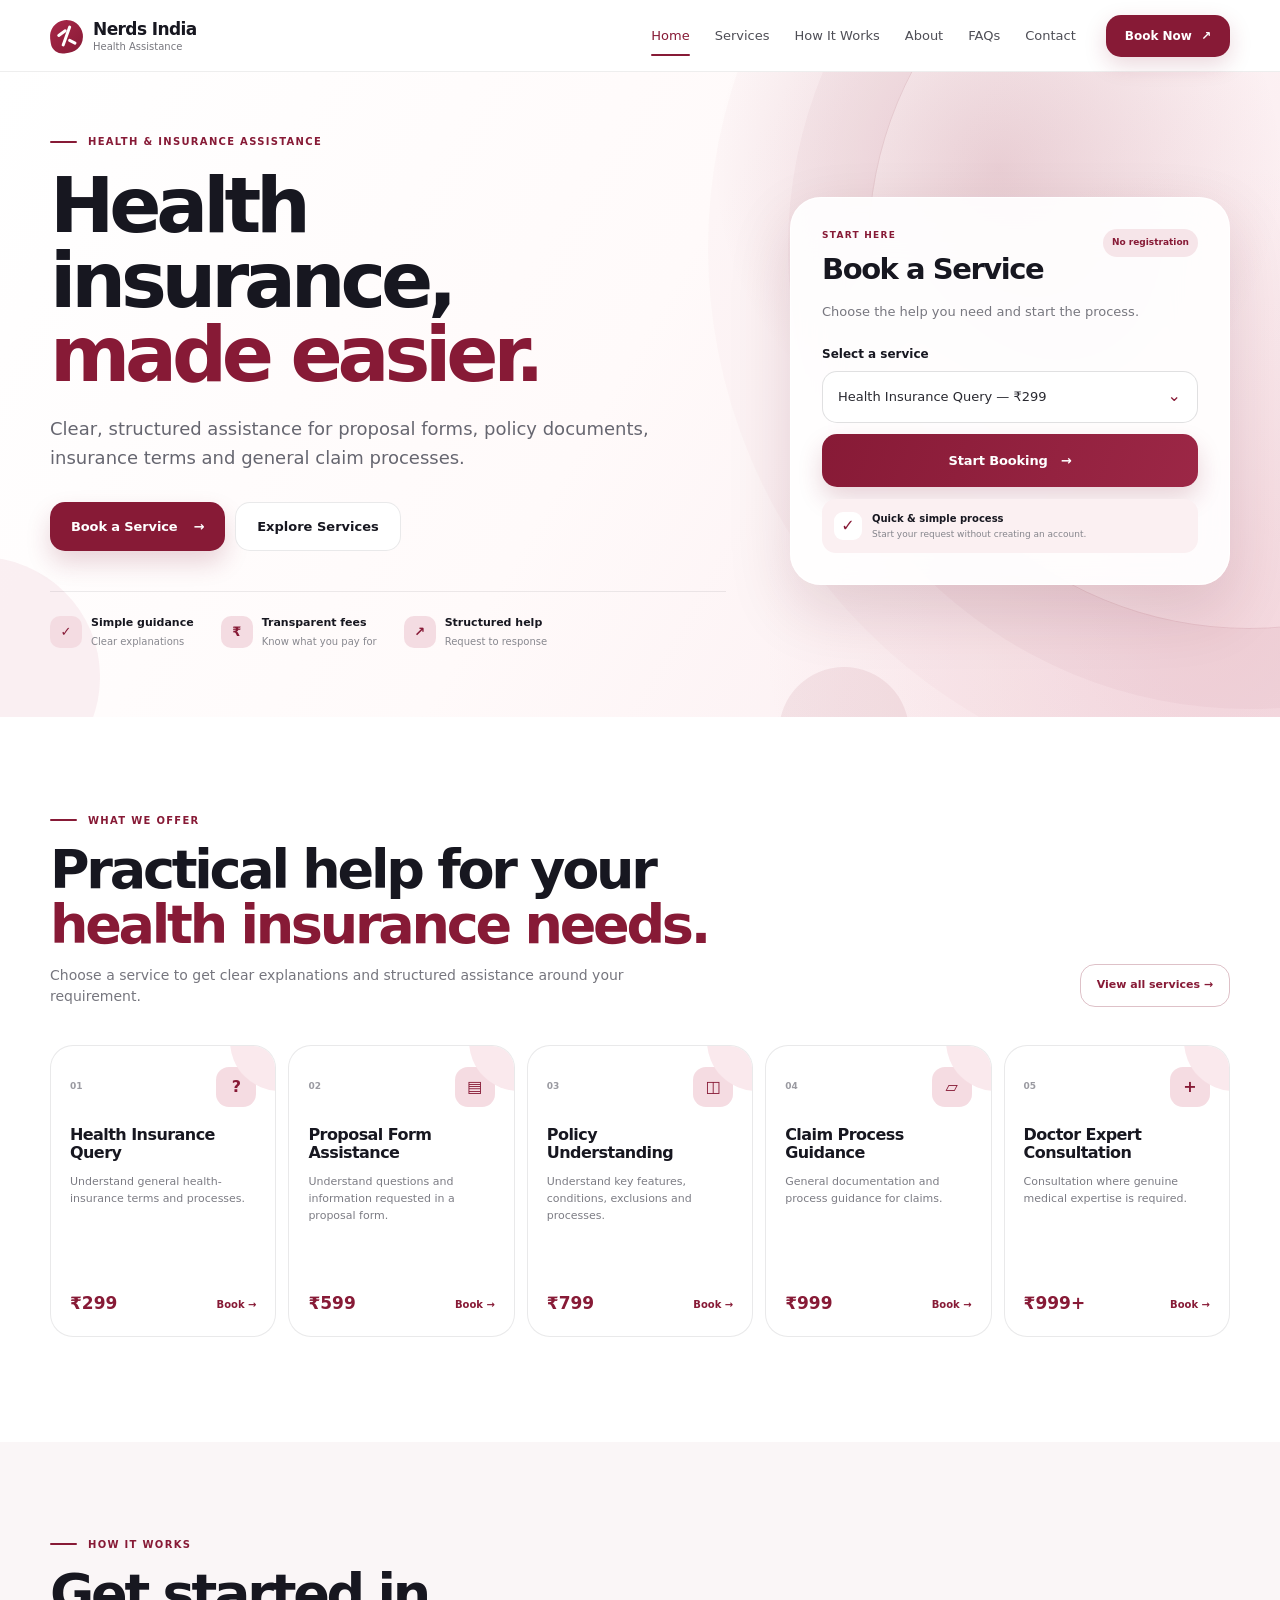
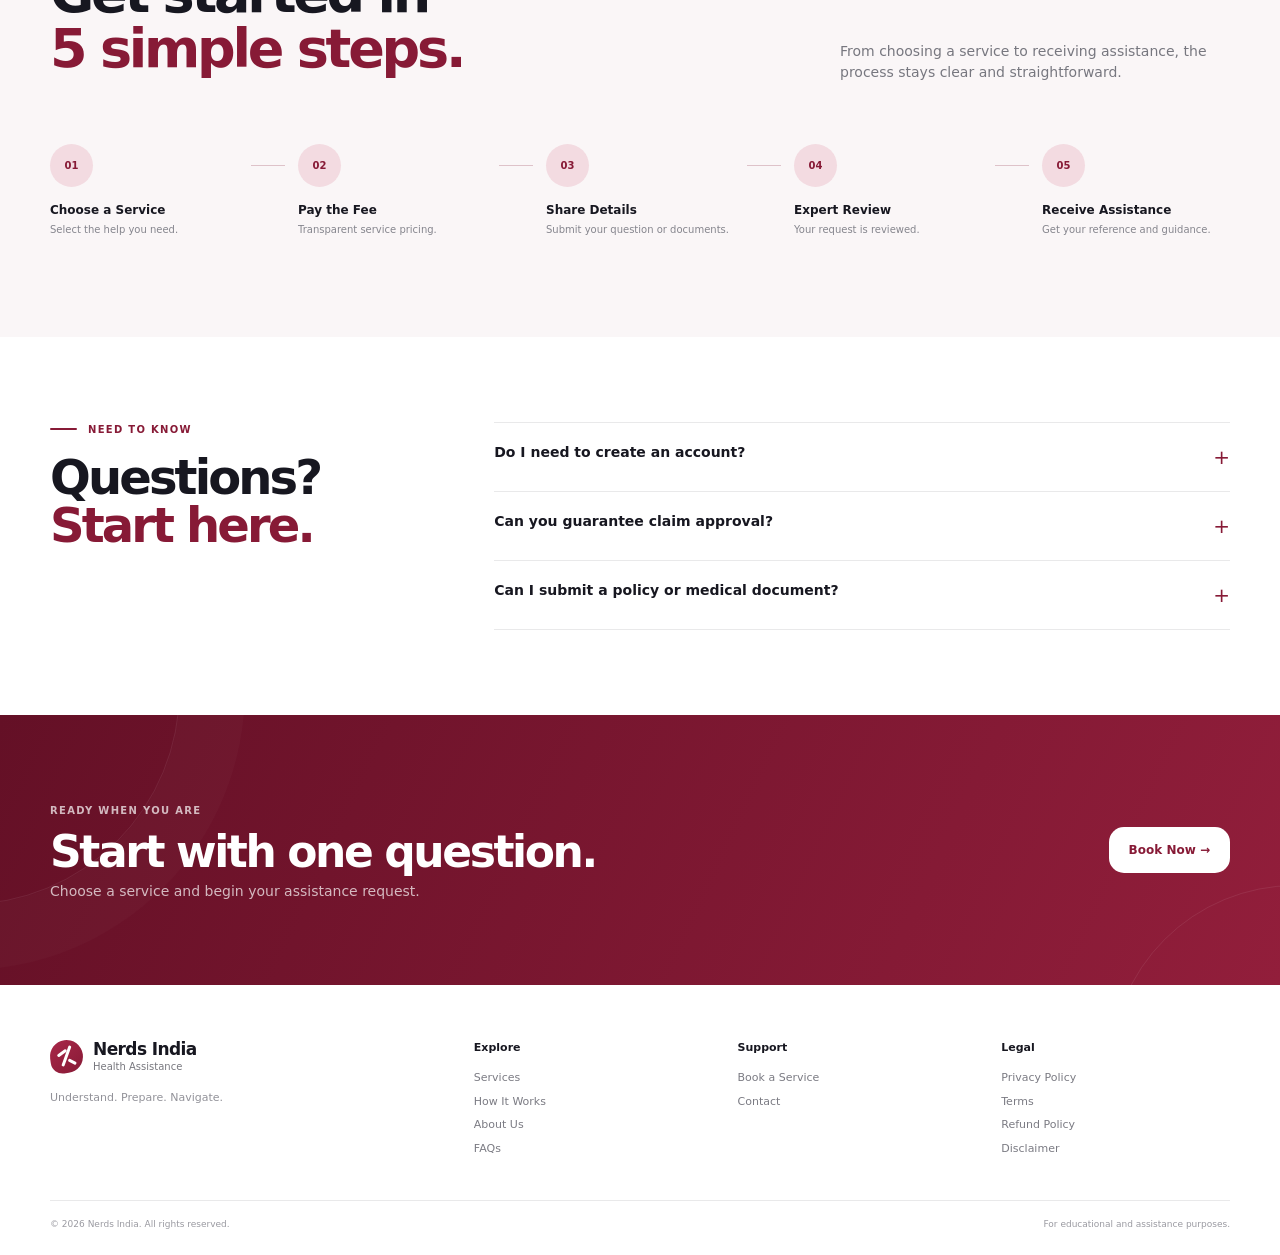
==== commit 8a4b452e: "Add files via upload" ====
--- a/index.html
+++ b/index.html
@@ -1,92 +1,244 @@
 <!DOCTYPE html>
 <html lang="en">
 <head>
-<meta charset="UTF-8" />
-<meta name="viewport" content="width=device-width, initial-scale=1.0" />
-<title>NerdsIndia - Live India Weather</title>
-<script>
-  // set theme before first paint to avoid a flash of the wrong theme
-  (function(){
-    try{
-      var prefersDark = window.matchMedia && window.matchMedia('(prefers-color-scheme: dark)').matches;
-      document.documentElement.setAttribute('data-theme', prefersDark ? 'dark' : 'light');
-    }catch(e){
-      document.documentElement.setAttribute('data-theme', 'light');
-    }
-  })();
-</script>
-<link rel="stylesheet" href="styles.css">
+<meta charset="UTF-8">
+<meta name="viewport" content="width=device-width, initial-scale=1.0">
+<title>Nerds India | Health & Insurance Assistance</title>
+<meta name="description" content="Simple, structured assistance for understanding health insurance, proposal forms, policy documents and general claim processes.">
+<meta name="robots" content="index, follow">
+<link rel="canonical" href="https://nerdsindia.com/">
+<meta property="og:title" content="Nerds India | Health & Insurance Assistance">
+<meta property="og:description" content="Clear, structured assistance for health insurance, policy documents, proposal forms and claim processes.">
+<meta property="og:type" content="website">
+<meta property="og:url" content="https://nerdsindia.com/">
+<link rel="stylesheet" href="style.css">
 </head>
 <body>
 
-  <div class="bg-blobs">
-    <span class="blob b1"></span>
-    <span class="blob b2"></span>
-    <span class="blob b3"></span>
-  </div>
-
-  <div class="page">
-    <div id="headerMount"></div>
-
-    <main>
-      <div class="grid" id="grid"></div>
-      <p class="empty-state hidden" id="emptyState">No state or city matches “<span id="queryEcho"></span>”.</p>
-    </main>
-
-    <footer>
-      <p>© NerdsIndia 2026</p>
-    </footer>
-  </div>
-
-<script src="weather-common.js"></script>
-<script>
-  // ---------- data: one representative city per state ----------
-  // Add "page" to a state once its own city-level page exists (e.g. "goa.html")
-  // and its card automatically becomes clickable.
-  const STATES = [
-    { state:"Andhra Pradesh",     city:"Amaravati",     lat:16.5062, lon:80.6480 },
-    { state:"Arunachal Pradesh",  city:"Itanagar",      lat:27.0844, lon:93.6053 },
-    { state:"Assam",              city:"Guwahati",      lat:26.1445, lon:91.7362 },
-    { state:"Bihar",              city:"Patna",         lat:25.5941, lon:85.1376 },
-    { state:"Chhattisgarh",       city:"Raipur",        lat:21.2514, lon:81.6296 },
-    { state:"Goa",                city:"Panaji",        lat:15.4909, lon:73.8278, page:"goa.html" },
-    { state:"Gujarat",            city:"Gandhinagar",   lat:23.2156, lon:72.6369 },
-    { state:"Haryana",            city:"Gurugram",      lat:28.4595, lon:77.0266 },
-    { state:"Himachal Pradesh",   city:"Shimla",        lat:31.1048, lon:77.1734 },
-    { state:"Jharkhand",          city:"Ranchi",        lat:23.3441, lon:85.3096 },
-    { state:"Karnataka",          city:"Bengaluru",     lat:12.9716, lon:77.5946 },
-    { state:"Kerala",             city:"Thiruvananthapuram", lat:8.5241, lon:76.9366 },
-    { state:"Madhya Pradesh",     city:"Bhopal",        lat:23.2599, lon:77.4126 },
-    { state:"Maharashtra",        city:"Mumbai",        lat:19.0760, lon:72.8777 },
-    { state:"Manipur",            city:"Imphal",        lat:24.8170, lon:93.9368 },
-    { state:"Meghalaya",          city:"Shillong",      lat:25.5788, lon:91.8933 },
-    { state:"Mizoram",            city:"Aizawl",        lat:23.7271, lon:92.7176 },
-    { state:"Nagaland",           city:"Kohima",        lat:25.6751, lon:94.1086 },
-    { state:"Odisha",             city:"Bhubaneswar",   lat:20.2961, lon:85.8245 },
-    { state:"Punjab",             city:"Chandigarh",    lat:30.7333, lon:76.7794 },
-    { state:"Rajasthan",          city:"Jaipur",        lat:26.9124, lon:75.7873 },
-    { state:"Sikkim",             city:"Gangtok",       lat:27.3389, lon:88.6065 },
-    { state:"Tamil Nadu",         city:"Chennai",       lat:13.0827, lon:80.2707 },
-    { state:"Telangana",          city:"Hyderabad",     lat:17.3850, lon:78.4867 },
-    { state:"Tripura",            city:"Agartala",      lat:23.8315, lon:91.2868 },
-    { state:"Uttar Pradesh",      city:"Lucknow",       lat:26.8467, lon:80.9462 },
-    { state:"Uttarakhand",        city:"Dehradun",      lat:30.3165, lon:78.0322 },
-    { state:"West Bengal",        city:"Kolkata",       lat:22.5726, lon:88.3639 },
-    { state:"Delhi (NCT)",        city:"New Delhi",     lat:28.6139, lon:77.2090 }
-  ];
-
-  const grid = document.getElementById('grid');
-  const emptyState = document.getElementById('emptyState');
-  const queryEcho = document.getElementById('queryEcho');
-
-  (async function(){
-    const { searchInput, refreshBtn, updatedAt } = await niInitHeader(
-      () => niLoadWeather(STATES, updatedAt, refreshBtn)
-    );
-    niWireSearch(grid, emptyState, queryEcho, searchInput);
-    niBuildCards(grid, STATES, { mode:'state' });
-    niLoadWeather(STATES, updatedAt, refreshBtn);
-  })();
-</script>
+<header class="header">
+  <div class="container nav">
+    <a class="brand" href="#top" aria-label="Nerds India home">
+      <span class="logo-mark"><i></i></span>
+      <span><b>Nerds India</b><em>Health Assistance</em></span>
+    </a>
+
+    <nav class="main-nav" aria-label="Main navigation">
+      <a class="active" href="#top">Home</a>
+      <a href="#services">Services</a>
+      <a href="#process">How It Works</a>
+      <a href="about.html">About</a>
+      <a href="#faq">FAQs</a>
+      <a href="contact.html">Contact</a>
+    </nav>
+
+    <a class="top-book" href="book.html">Book Now <span>↗</span></a>
+    <button class="menu" aria-label="Menu"><span></span><span></span></button>
+  </div>
+</header>
+
+<main id="top">
+
+<section class="hero">
+  <div class="hero-orb orb-a"></div>
+  <div class="hero-orb orb-b"></div>
+  <div class="hero-ring"></div>
+
+  <div class="container hero-grid">
+
+    <div class="hero-copy">
+      <div class="eyebrow"><span></span> HEALTH & INSURANCE ASSISTANCE</div>
+
+      <h1>Health insurance,<br><strong>made easier.</strong></h1>
+
+      <p>
+        Clear, structured assistance for proposal forms, policy documents,
+        insurance terms and general claim processes.
+      </p>
+
+      <div class="actions">
+        <a class="btn primary" href="book.html">Book a Service <span>→</span></a>
+        <a class="btn secondary" href="#services">Explore Services</a>
+      </div>
+
+      <div class="trust">
+        <div><i>✓</i><span><b>Simple guidance</b><small>Clear explanations</small></span></div>
+        <div><i>₹</i><span><b>Transparent fees</b><small>Know what you pay for</small></span></div>
+        <div><i>↗</i><span><b>Structured help</b><small>Request to response</small></span></div>
+      </div>
+    </div>
+
+    <div class="booking-area" id="book">
+      <div class="booking-card">
+
+        <div class="booking-heading">
+          <div>
+            <small>START HERE</small>
+            <h2>Book a Service</h2>
+          </div>
+          <span>No registration</span>
+        </div>
+
+        <p>Choose the help you need and start the process.</p>
+
+        <label for="service">Select a service</label>
+
+        <div class="select-box">
+          <select id="service">
+            <option value="Health Insurance Query — ₹299">Health Insurance Query — ₹299</option>
+            <option value="Proposal Form Assistance — ₹599">Proposal Form Assistance — ₹599</option>
+            <option value="Policy Understanding — ₹799">Policy Understanding — ₹799</option>
+            <option value="Claim Process Guidance — ₹999">Claim Process Guidance — ₹999</option>
+            <option value="Doctor Expert Consultation — ₹999+">Doctor Expert Consultation — ₹999+</option>
+          </select>
+        </div>
+
+        <button class="book-btn" id="startBooking">
+          Start Booking <span>→</span>
+        </button>
+
+        <div class="booking-note">
+          <i>✓</i>
+          <span><b>Quick & simple process</b><small>Start your request without creating an account.</small></span>
+        </div>
+      </div>
+    </div>
+
+  </div>
+</section>
+
+
+<section class="services" id="services">
+  <div class="container">
+
+    <div class="section-top">
+      <div>
+        <div class="eyebrow"><span></span> WHAT WE OFFER</div>
+        <h2>Practical help for your<br><strong>health insurance needs.</strong></h2>
+        <p>Choose a service to get clear explanations and structured assistance around your requirement.</p>
+      </div>
+      <a class="outline" href="services.html">View all services <span>→</span></a>
+    </div>
+
+    <div class="service-grid">
+
+      <article class="service-card">
+        <div class="service-head"><small>01</small><i>?</i></div>
+        <h3>Health Insurance<br>Query</h3>
+        <p>Understand general health-insurance terms and processes.</p>
+        <div class="service-foot"><b>₹299</b><a href="book.html?service=Health%20Insurance%20Query%20%E2%80%94%20%E2%82%B9299" data-service="Health Insurance Query — ₹299">Book →</a></div>
+      </article>
+
+      <article class="service-card">
+        <div class="service-head"><small>02</small><i>▤</i></div>
+        <h3>Proposal Form<br>Assistance</h3>
+        <p>Understand questions and information requested in a proposal form.</p>
+        <div class="service-foot"><b>₹599</b><a href="book.html?service=Proposal%20Form%20Assistance%20%E2%80%94%20%E2%82%B9599" data-service="Proposal Form Assistance — ₹599">Book →</a></div>
+      </article>
+
+      <article class="service-card">
+        <div class="service-head"><small>03</small><i>◫</i></div>
+        <h3>Policy<br>Understanding</h3>
+        <p>Understand key features, conditions, exclusions and processes.</p>
+        <div class="service-foot"><b>₹799</b><a href="book.html?service=Policy%20Understanding%20%E2%80%94%20%E2%82%B9799" data-service="Policy Understanding — ₹799">Book →</a></div>
+      </article>
+
+      <article class="service-card">
+        <div class="service-head"><small>04</small><i>▱</i></div>
+        <h3>Claim Process<br>Guidance</h3>
+        <p>General documentation and process guidance for claims.</p>
+        <div class="service-foot"><b>₹999</b><a href="book.html?service=Claim%20Process%20Guidance%20%E2%80%94%20%E2%82%B9999" data-service="Claim Process Guidance — ₹999">Book →</a></div>
+      </article>
+
+      <article class="service-card">
+        <div class="service-head"><small>05</small><i>+</i></div>
+        <h3>Doctor Expert<br>Consultation</h3>
+        <p>Consultation where genuine medical expertise is required.</p>
+        <div class="service-foot"><b>₹999+</b><a href="book.html?service=Doctor%20Expert%20Consultation%20%E2%80%94%20%E2%82%B9999%2B" data-service="Doctor Expert Consultation — ₹999+">Book →</a></div>
+      </article>
+
+    </div>
+  </div>
+</section>
+
+
+<section class="process" id="process">
+  <div class="container">
+
+    <div class="section-top process-top">
+      <div>
+        <div class="eyebrow"><span></span> HOW IT WORKS</div>
+        <h2>Get started in<br><strong>5 simple steps.</strong></h2>
+      </div>
+      <p>From choosing a service to receiving assistance, the process stays clear and straightforward.</p>
+    </div>
+
+    <div class="steps">
+      <div class="step"><i>01</i><b>Choose a Service</b><span>Select the help you need.</span></div>
+      <div class="step-line"></div>
+      <div class="step"><i>02</i><b>Pay the Fee</b><span>Transparent service pricing.</span></div>
+      <div class="step-line"></div>
+      <div class="step"><i>03</i><b>Share Details</b><span>Submit your question or documents.</span></div>
+      <div class="step-line"></div>
+      <div class="step"><i>04</i><b>Expert Review</b><span>Your request is reviewed.</span></div>
+      <div class="step-line"></div>
+      <div class="step"><i>05</i><b>Receive Assistance</b><span>Get your reference and guidance.</span></div>
+    </div>
+  </div>
+</section>
+
+
+<section class="faq-preview" id="faq">
+  <div class="container faq-inner">
+    <div>
+      <div class="eyebrow"><span></span> NEED TO KNOW</div>
+      <h2>Questions?<br><strong>Start here.</strong></h2>
+    </div>
+    <div class="faq-list">
+      <details><summary>Do I need to create an account? <b>+</b></summary><p>No account is required for the initial booking flow.</p></details>
+      <details><summary>Can you guarantee claim approval? <b>+</b></summary><p>No. Assistance does not guarantee claim approval or reimbursement.</p></details>
+      <details><summary>Can I submit a policy or medical document? <b>+</b></summary><p>Only where necessary for the selected service and after the appropriate consent process.</p></details>
+    </div>
+  </div>
+</section>
+
+
+<section class="final-cta">
+  <div class="cta-circle one"></div>
+  <div class="cta-circle two"></div>
+  <div class="container final-inner">
+    <div>
+      <small>READY WHEN YOU ARE</small>
+      <h2>Start with one question.</h2>
+      <p>Choose a service and begin your assistance request.</p>
+    </div>
+    <a href="book.html">Book Now <span>→</span></a>
+  </div>
+</section>
+
+</main>
+
+
+<footer>
+  <div class="container footer-grid">
+    <div class="footer-brand">
+      <a class="brand" href="#top">
+        <span class="logo-mark"><i></i></span>
+        <span><b>Nerds India</b><em>Health Assistance</em></span>
+      </a>
+      <p>Understand. Prepare. Navigate.</p>
+    </div>
+
+    <div><h4>Explore</h4><a href="#services">Services</a><a href="#process">How It Works</a><a href="about.html">About Us</a><a href="#faq">FAQs</a></div>
+    <div><h4>Support</h4><a href="book.html">Book a Service</a><a href="contact.html">Contact</a></div>
+    <div><h4>Legal</h4><a href="privacy.html">Privacy Policy</a><a href="terms.html">Terms</a><a href="refund.html">Refund Policy</a><a href="disclaimer.html">Disclaimer</a></div>
+  </div>
+
+  <div class="container footer-bottom">
+    <span>© 2026 Nerds India. All rights reserved.</span>
+    <span>For educational and assistance purposes.</span>
+  </div>
+</footer>
+
+<script src="script.js"></script>
 </body>
 </html>
--- a/style.css
+++ b/style.css
@@ -0,0 +1,494 @@
+
+:root{
+  --red:#871a36;
+  --red-dark:#641026;
+  --red-deep:#4e0b1f;
+  --rose:#f7e8eb;
+  --rose-2:#fff5f6;
+  --ink:#171720;
+  --muted:#6d6d76;
+  --line:rgba(18,18,25,.09);
+  --max:1180px;
+}
+
+*{box-sizing:border-box}
+html{scroll-behavior:smooth}
+body{
+  margin:0;
+  color:var(--ink);
+  background:#fff;
+  font-family:"SF Pro Rounded","SF Rounded","Arial Rounded MT Bold","Avenir Next",Avenir,ui-rounded,system-ui,-apple-system,BlinkMacSystemFont,"Segoe UI",sans-serif;
+  -webkit-font-smoothing:antialiased;
+  text-rendering:optimizeLegibility;
+  line-height:1.5;
+}
+a{text-decoration:none;color:inherit}
+button,select{font:inherit}
+.container{width:min(var(--max),calc(100% - 40px));margin:auto}
+
+/* Header */
+.header{
+  position:sticky;top:0;z-index:50;height:72px;
+  background:rgba(255,255,255,.82);
+  border-bottom:1px solid rgba(18,18,25,.07);
+  backdrop-filter:saturate(180%) blur(22px);
+  -webkit-backdrop-filter:saturate(180%) blur(22px);
+}
+.nav{height:72px;display:flex;align-items:center;gap:30px}
+.brand{display:flex;align-items:center;gap:10px}
+.brand>span:last-child{display:flex;flex-direction:column;line-height:1}
+.brand b{font-size:17px;letter-spacing:-.035em}
+.brand em{font-style:normal;color:#77777e;font-size:10px;margin-top:4px}
+.logo-mark{
+  position:relative;width:33px;height:33px;border-radius:50% 50% 50% 12px;
+  transform:rotate(-8deg);background:linear-gradient(145deg,#a92849,var(--red));
+}
+.logo-mark:before,.logo-mark:after,.logo-mark i{content:"";position:absolute;background:white;border-radius:10px}
+.logo-mark:before{width:3px;height:22px;left:15px;top:5px;transform:rotate(28deg)}
+.logo-mark:after{width:11px;height:3px;left:7px;top:11px;transform:rotate(-28deg)}
+.logo-mark i{width:9px;height:3px;left:17px;top:21px;transform:rotate(35deg)}
+nav{display:flex;gap:25px;margin-left:auto}
+nav a{font-size:13px;color:#4e4e56;padding:26px 0;position:relative}
+nav a:hover,nav a.active{color:var(--red)}
+nav a.active:after{content:"";position:absolute;bottom:16px;left:0;right:0;height:2px;background:var(--red);border-radius:5px}
+.top-book{
+  display:flex;align-items:center;gap:9px;color:#fff;background:var(--red);
+  padding:12px 19px;border-radius:14px;font-size:12px;font-weight:750;
+  box-shadow:0 8px 22px rgba(135,26,54,.17);transition:.2s ease;
+}
+.top-book:hover{background:var(--red-dark);transform:translateY(-1px)}
+.menu{display:none;border:0;background:var(--rose);width:42px;height:42px;border-radius:50%}
+.menu span{display:block;width:16px;height:2px;background:var(--red);margin:4px auto}
+
+/* Hero */
+.hero{
+  position:relative;overflow:hidden;min-height:610px;
+  display:flex;align-items:center;padding:62px 0 68px;
+  background:
+    radial-gradient(circle at 78% 15%,rgba(139,29,57,.18),transparent 25%),
+    radial-gradient(circle at 95% 85%,rgba(220,150,165,.24),transparent 34%),
+    linear-gradient(120deg,#fff 0%,#fffafa 48%,#fae9ed 100%);
+}
+.hero:before{
+  content:"";position:absolute;width:760px;height:760px;right:-350px;top:-205px;border-radius:50%;
+  border:1px solid rgba(135,26,54,.12);
+  box-shadow:0 0 0 80px rgba(135,26,54,.035),0 0 0 160px rgba(135,26,54,.018);
+}
+.hero-orb{position:absolute;border-radius:50%;pointer-events:none}
+.orb-a{width:240px;height:240px;left:-140px;bottom:-80px;background:rgba(225,170,184,.16)}
+.orb-b{width:130px;height:130px;right:29%;bottom:-80px;background:rgba(135,26,54,.08)}
+.hero-grid{
+  position:relative;z-index:2;
+  display:grid;grid-template-columns:minmax(0,1fr) 440px;
+  gap:64px;align-items:center;
+}
+.hero-copy{min-width:0}
+.eyebrow{
+  display:flex;align-items:center;gap:11px;color:var(--red);
+  font-size:10px;font-weight:800;letter-spacing:.13em;
+}
+.eyebrow span{width:27px;height:2px;background:currentColor;border-radius:5px}
+.hero h1{
+  margin:20px 0 22px;max-width:700px;
+  font-size:clamp(54px,6.3vw,77px);line-height:.97;
+  letter-spacing:-.067em;font-weight:750;
+}
+.hero h1 strong{color:var(--red);font-weight:750}
+.hero-copy>p{margin:0;max-width:610px;color:#666670;font-size:18px;line-height:1.6}
+.actions{display:flex;gap:10px;margin-top:29px}
+.btn{display:inline-flex;align-items:center;justify-content:center;gap:16px;padding:14px 21px;border-radius:15px;font-size:13px;font-weight:750;transition:.2s ease}
+.btn.primary{color:white;background:var(--red);box-shadow:0 12px 25px rgba(135,26,54,.18)}
+.btn.primary:hover{background:var(--red-dark);transform:translateY(-2px)}
+.btn.secondary{background:white;border:1px solid var(--line)}
+.btn.secondary:hover{color:var(--red);border-color:rgba(135,26,54,.28)}
+.trust{
+  display:flex;gap:27px;margin-top:40px;padding-top:23px;
+  border-top:1px solid rgba(20,20,25,.08);max-width:690px;
+}
+.trust>div{display:flex;align-items:center;gap:9px}
+.trust i{
+  width:32px;height:32px;border-radius:10px;background:#f4dce2;color:var(--red);
+  display:grid;place-items:center;font-style:normal;font-weight:800;font-size:13px;
+}
+.trust b,.trust small{display:block}
+.trust b{font-size:11px}.trust small{font-size:10px;color:#88888f;margin-top:2px}
+
+/* Booking */
+.booking-area{position:relative;max-width:455px;width:100%;justify-self:end}
+.booking-card{
+  background:rgba(255,255,255,.91);border:1px solid rgba(255,255,255,.95);
+  border-radius:31px;padding:31px;box-shadow:0 25px 65px rgba(82,14,34,.14);
+  backdrop-filter:blur(25px);-webkit-backdrop-filter:blur(25px);
+}
+.booking-heading{display:flex;justify-content:space-between;align-items:flex-start;gap:10px}
+.booking-heading small{display:block;color:var(--red);font-size:9px;font-weight:800;letter-spacing:.14em;margin-bottom:5px}
+.booking-heading h2{font-size:29px;letter-spacing:-.05em;margin:0}
+.booking-heading>span{font-size:9px;font-weight:750;color:var(--red);background:#f6e5e9;border-radius:99px;padding:7px 9px;white-space:nowrap}
+.booking-card>p{font-size:13px;color:#77777f;margin:11px 0 23px}
+.booking-card label{font-size:12px;font-weight:750;display:block;margin-bottom:8px}
+.select-box{position:relative}
+.select-box:after{content:"⌄";position:absolute;right:17px;top:50%;transform:translateY(-55%);color:var(--red);pointer-events:none}
+select{
+  appearance:none;width:100%;height:52px;border:1px solid rgba(20,20,25,.13);
+  background:#fff;border-radius:15px;padding:0 40px 0 15px;color:#292930;outline:0;font-size:13px;
+}
+select:focus{border-color:rgba(135,26,54,.45);box-shadow:0 0 0 4px rgba(135,26,54,.06)}
+.book-btn{
+  width:100%;height:53px;border:0;border-radius:15px;margin-top:11px;
+  background:linear-gradient(110deg,var(--red),#9c2746);color:#fff;
+  display:flex;align-items:center;justify-content:center;gap:13px;
+  font-weight:750;font-size:13px;cursor:pointer;box-shadow:0 12px 24px rgba(135,26,54,.18);transition:.2s ease;
+}
+.book-btn:hover{transform:translateY(-1px)}
+.booking-note{
+  display:flex;align-items:center;gap:10px;background:#fbf0f2;border-radius:14px;padding:12px;margin-top:12px
+}
+.booking-note i{
+  width:28px;height:28px;background:#fff;border-radius:9px;display:grid;place-items:center;color:var(--red);font-style:normal;font-weight:800
+}
+.booking-note b,.booking-note small{display:block}.booking-note b{font-size:10px}.booking-note small{font-size:9px;color:#85858c;margin-top:2px}
+
+/* Services */
+.services{padding:96px 0 105px;background:#fff}
+.section-top{display:flex;align-items:flex-end;justify-content:space-between;gap:30px;margin-bottom:38px}
+.section-top h2,.process h2{
+  margin:14px 0 13px;font-size:clamp(38px,4.4vw,54px);line-height:1.02;letter-spacing:-.06em
+}
+.section-top h2 strong,.process h2 strong,.faq-inner h2 strong{color:var(--red)}
+.section-top p{margin:0;max-width:600px;color:#76767e;font-size:14px}
+.outline{
+  border:1px solid rgba(135,26,54,.27);color:var(--red);border-radius:15px;padding:12px 16px;
+  font-size:11px;font-weight:750;white-space:nowrap
+}
+.outline:hover{background:#fff3f5}
+.service-grid{display:grid;grid-template-columns:repeat(5,1fr);gap:12px}
+.service-card{
+  min-height:292px;padding:21px 19px 19px;border:1px solid var(--line);border-radius:23px;
+  background:#fff;display:flex;flex-direction:column;transition:.22s ease;position:relative;overflow:hidden
+}
+.service-card:after{
+  content:"";position:absolute;width:100px;height:100px;right:-55px;top:-55px;border-radius:50%;background:#fae9ed
+}
+.service-card:hover{transform:translateY(-4px);box-shadow:0 17px 38px rgba(60,12,28,.08);border-color:rgba(135,26,54,.18)}
+.service-head{display:flex;justify-content:space-between;align-items:center;margin-bottom:19px}
+.service-head small{font-size:9px;color:#9a9aa1;font-weight:750}
+.service-head i{
+  width:40px;height:40px;border-radius:13px;background:#f5dce2;color:var(--red);
+  display:grid;place-items:center;font-style:normal;font-weight:800;font-size:16px
+}
+.service-card h3{font-size:16px;line-height:1.15;letter-spacing:-.035em;margin:0 0 10px}
+.service-card p{color:#7c7c84;font-size:11px;line-height:1.55;margin:0}
+.service-foot{margin-top:auto;display:flex;justify-content:space-between;align-items:center;padding-top:18px}
+.service-foot b{color:var(--red);font-size:17px}
+.service-foot a{color:var(--red);font-size:10px;font-weight:750}
+
+/* Process */
+.process{background:#faf6f7;padding:95px 0 100px}
+.process-top{margin-bottom:55px}
+.process-top>p{max-width:390px;color:#77777f;font-size:14px;margin:0 0 6px}
+.steps{display:grid;grid-template-columns:1fr auto 1fr auto 1fr auto 1fr auto 1fr;align-items:start;gap:13px}
+.step i{
+  width:43px;height:43px;border-radius:50%;display:grid;place-items:center;background:#f3dbe1;
+  color:var(--red);font-style:normal;font-size:10px;font-weight:800;margin-bottom:14px
+}
+.step b{display:block;font-size:12px;margin-bottom:4px}
+.step span{display:block;color:#85858d;font-size:10px;line-height:1.4}
+.step-line{height:1px;background:#dec2c9;margin-top:21px;width:34px}
+
+/* FAQ */
+.faq-preview{padding:85px 0;background:#fff}
+.faq-inner{display:grid;grid-template-columns:.65fr 1.35fr;gap:90px;align-items:start}
+.faq-inner h2{font-size:48px;line-height:1;letter-spacing:-.06em;margin:16px 0 0}
+.faq-list details{border-top:1px solid var(--line);padding:19px 0}
+.faq-list details:last-child{border-bottom:1px solid var(--line)}
+.faq-list summary{list-style:none;cursor:pointer;font-size:14px;font-weight:650;display:flex;justify-content:space-between;gap:20px}
+.faq-list summary::-webkit-details-marker{display:none}
+.faq-list summary b{font-size:20px;color:var(--red);font-weight:400}
+.faq-list p{font-size:12px;color:#77777f;max-width:650px;margin:12px 0 0}
+
+/* Final CTA */
+.final-cta{position:relative;overflow:hidden;background:linear-gradient(115deg,#641026,#921e3b);color:white}
+.cta-circle{position:absolute;border:1px solid rgba(255,255,255,.08);border-radius:50%}
+.cta-circle.one{width:430px;height:430px;left:-250px;top:-240px;box-shadow:0 0 0 65px rgba(255,255,255,.018)}
+.cta-circle.two{width:370px;height:370px;right:-200px;bottom:-270px}
+.final-inner{min-height:270px;display:flex;align-items:center;justify-content:space-between;gap:40px;position:relative;z-index:2}
+.final-inner small{font-size:10px;letter-spacing:.13em;font-weight:800;opacity:.7}
+.final-inner h2{font-size:44px;line-height:1;letter-spacing:-.055em;margin:9px 0 7px}
+.final-inner p{margin:0;color:rgba(255,255,255,.7);font-size:14px}
+.final-inner>a{
+  background:white;color:var(--red);border-radius:15px;padding:14px 20px;font-size:12px;font-weight:750;white-space:nowrap
+}
+
+/* Footer */
+footer{background:#fff}
+.footer-grid{display:grid;grid-template-columns:1.7fr 1fr 1fr 1fr;gap:35px;padding:55px 0 43px}
+.footer-brand p{font-size:11px;color:#929299;margin:17px 0 0}
+.footer-grid>div:not(.footer-brand){display:flex;flex-direction:column;gap:7px}
+.footer-grid h4{font-size:11px;margin:0 0 7px}
+.footer-grid>div>a:not(.brand){font-size:11px;color:#7b7b83}
+.footer-grid>div>a:hover{color:var(--red)}
+.footer-bottom{border-top:1px solid var(--line);padding:17px 0 23px;display:flex;justify-content:space-between;color:#9a9aa1;font-size:9px}
+
+/* Mobile */
+@media(max-width:1000px){
+  nav{gap:16px}
+  .hero-grid{grid-template-columns:minmax(0,1fr) 400px;gap:38px}
+  .hero h1{font-size:58px}
+  .service-grid{grid-template-columns:repeat(3,1fr)}
+  .steps{grid-template-columns:repeat(3,1fr);gap:35px 20px}
+  .step-line{display:none}
+}
+@media(max-width:800px){
+  .header,.nav{height:64px}
+  nav,.top-book{display:none}
+  .menu{display:block;margin-left:auto}
+  .hero{min-height:0;padding:55px 0 60px}
+  .hero-grid{grid-template-columns:1fr;gap:43px}
+  .hero-copy{text-align:center}
+  .hero-copy .eyebrow{justify-content:center}
+  .hero h1{font-size:52px;margin-top:17px}
+  .hero-copy>p{font-size:16px;max-width:600px;margin:auto}
+  .actions{justify-content:center}
+  .trust{max-width:520px;margin:34px auto 0;justify-content:space-between;text-align:left}
+  .booking-area{justify-self:center;max-width:520px}
+  .booking-card{padding:25px}
+  .services,.process{padding:72px 0}
+  .section-top,.process-top{display:block}
+  .outline{display:inline-flex;margin-top:22px}
+  .service-grid{grid-template-columns:repeat(2,1fr)}
+  .faq-inner{grid-template-columns:1fr;gap:35px}
+  .final-inner{min-height:0;padding:55px 0;display:grid;grid-template-columns:1fr auto}
+  .footer-grid{grid-template-columns:1.5fr 1fr 1fr}
+}
+@media(max-width:560px){
+  .container{width:min(var(--max),calc(100% - 28px))}
+  .hero{padding:42px 0 48px}
+  .hero h1{font-size:45px;letter-spacing:-.065em}
+  .hero-copy>p{font-size:15px;line-height:1.55}
+  .actions{flex-direction:column;gap:9px}
+  .btn{width:100%;padding:13px}
+  .trust{
+    flex-direction:column;align-items:flex-start;gap:12px;
+    width:max-content;max-width:100%;padding-top:20px
+  }
+  .trust>div{gap:9px}
+  .booking-area{width:100%}
+  .booking-card{border-radius:26px;padding:21px}
+  .booking-heading{display:block}
+  .booking-heading>span{display:inline-block;margin-top:9px}
+  .booking-heading h2{font-size:27px}
+  .booking-card>p{margin:9px 0 19px;font-size:12px}
+  .services,.process{padding:60px 0}
+  .section-top h2,.process h2{font-size:38px}
+  .service-grid{grid-template-columns:1fr;gap:10px}
+  .service-card{min-height:0;padding:19px}
+  .service-card p{max-width:300px}
+  .process-top>p{margin-top:0}
+  .steps{grid-template-columns:1fr;gap:18px}
+  .step{display:grid;grid-template-columns:43px 1fr;column-gap:13px;align-items:center}
+  .step i{grid-row:span 2;margin:0}
+  .step b,.step span{grid-column:2}
+  .step span{margin-top:1px}
+  .faq-preview{padding:60px 0}
+  .faq-inner h2{font-size:41px}
+  .final-inner{grid-template-columns:1fr;gap:24px}
+  .final-inner h2{font-size:39px}
+  .final-inner>a{width:max-content}
+  .footer-grid{grid-template-columns:1fr 1fr;gap:30px 20px}
+  .footer-brand{grid-column:1/-1}
+  .footer-bottom{display:block}
+  .footer-bottom span{display:block;margin:5px 0}
+}
+
+
+/* Mobile navigation drawer */
+@media(max-width:800px){
+  .main-nav{
+    position:absolute;
+    left:14px;
+    right:14px;
+    top:72px;
+    display:none;
+    flex-direction:column;
+    align-items:stretch;
+    gap:0;
+    padding:8px;
+    background:rgba(255,255,255,.96);
+    border:1px solid rgba(18,18,25,.08);
+    border-radius:20px;
+    box-shadow:0 18px 50px rgba(40,10,20,.13);
+    backdrop-filter:blur(24px);
+    -webkit-backdrop-filter:blur(24px);
+  }
+
+  .main-nav.mobile-open{
+    display:flex;
+  }
+
+  .main-nav a{
+    padding:13px 14px;
+    border-radius:13px;
+    font-size:14px;
+  }
+
+  .main-nav a:hover,
+  .main-nav a.active{
+    background:#f8e9ed;
+    color:var(--red);
+  }
+
+  .main-nav a.active:after{
+    display:none;
+  }
+}
+
+@media(max-width:560px){
+  .main-nav{
+    top:64px;
+    left:8px;
+    right:8px;
+  }
+}
+
+
+/* Shared inner pages */
+.page-hero{
+  position:relative;
+  overflow:hidden;
+  padding:90px 0 72px;
+  background:
+    radial-gradient(circle at 82% 10%,rgba(135,26,54,.13),transparent 27%),
+    linear-gradient(120deg,#fff,#fff8f9 60%,#f8eaee);
+}
+.page-hero:after{
+  content:"";position:absolute;width:520px;height:520px;right:-270px;top:-280px;border:1px solid rgba(135,26,54,.12);border-radius:50%;
+  box-shadow:0 0 0 70px rgba(135,26,54,.025);
+}
+.page-hero .container{position:relative;z-index:2}
+.page-hero h1{
+  max-width:900px;margin:20px 0 17px;font-size:clamp(48px,6vw,70px);line-height:.98;letter-spacing:-.065em
+}
+.page-hero h1 strong{color:var(--red)}
+.page-lead{max-width:670px;margin:0;color:#707079;font-size:18px;line-height:1.6}
+.page-hero.compact{padding:70px 0 58px}
+.inner-section{padding:90px 0}
+.service-detail-grid{display:grid;grid-template-columns:repeat(3,1fr);gap:16px}
+.detail-card{
+  border:1px solid var(--line);border-radius:26px;padding:28px;background:#fff;display:flex;flex-direction:column;min-height:350px;
+  transition:.22s ease
+}
+.detail-card:hover{transform:translateY(-4px);box-shadow:0 18px 45px rgba(50,10,25,.07)}
+.detail-number{font-size:10px;color:#999;font-weight:800}
+.detail-icon{width:46px;height:46px;border-radius:14px;background:#f4dce2;color:var(--red);display:grid;place-items:center;font-weight:800;margin:21px 0}
+.detail-card h2{font-size:23px;line-height:1.05;letter-spacing:-.045em;margin:0 0 10px}
+.detail-card p{font-size:13px;color:#777780;line-height:1.55;margin:0}
+.detail-price{font-size:21px;color:var(--red);font-weight:800;margin-top:auto;margin-bottom:18px}
+.detail-card .primary-btn{width:max-content;padding:12px 16px;font-size:11px;border-radius:14px}
+.info-band{background:linear-gradient(115deg,#651026,#941f3d);color:#fff;padding:70px 0}
+.info-band-inner{display:grid;grid-template-columns:1fr 1fr;gap:70px;align-items:center}
+.info-band small{font-size:10px;font-weight:800;letter-spacing:.13em;opacity:.7}
+.info-band h2{font-size:43px;line-height:1;letter-spacing:-.055em;margin:10px 0 0}
+.info-band h2 strong{color:#f2b9c5}
+.info-band p{margin:0;color:rgba(255,255,255,.72);font-size:15px;line-height:1.7;max-width:580px}
+.journey{max-width:900px}
+.journey-step{display:grid;grid-template-columns:58px 1fr;gap:25px;padding:30px 0;border-top:1px solid var(--line)}
+.journey-number{width:48px;height:48px;border-radius:50%;background:#f3dce2;color:var(--red);display:grid;place-items:center;font-size:11px;font-weight:800}
+.journey-step h2{font-size:25px;letter-spacing:-.04em;margin:0 0 5px}
+.journey-step p{color:#777780;margin:0;font-size:14px}
+.soft-section{background:#faf6f7;padding:80px 0}
+.narrow-copy{max-width:780px}
+.narrow-copy h2{font-size:43px;letter-spacing:-.055em;margin:15px 0}
+.narrow-copy p{color:#777780;font-size:15px;line-height:1.7}
+.about-grid{display:grid;grid-template-columns:.9fr 1.1fr;gap:100px;align-items:start}
+.about-grid h2{font-size:45px;line-height:1.02;letter-spacing:-.055em;margin:15px 0}
+.about-grid h2 strong{color:var(--red)}
+.about-copy p{color:#707079;font-size:16px;line-height:1.75;margin:0 0 18px}
+.values-section{background:#faf6f7;padding:80px 0}
+.values-grid{display:grid;grid-template-columns:repeat(4,1fr);gap:15px;margin-top:35px}
+.values-grid>div{background:#fff;border:1px solid var(--line);border-radius:23px;padding:23px}
+.values-grid b{font-size:10px;color:var(--red)}
+.values-grid h3{font-size:20px;letter-spacing:-.03em;margin:25px 0 8px}
+.values-grid p{font-size:12px;color:#777780;line-height:1.55;margin:0}
+.faq-page{max-width:900px}
+.faq-page details{border-top:1px solid var(--line);padding:22px 0}
+.faq-page details:last-child{border-bottom:1px solid var(--line)}
+.faq-page summary{list-style:none;display:flex;justify-content:space-between;gap:25px;cursor:pointer;font-size:16px;font-weight:650}
+.faq-page summary::-webkit-details-marker{display:none}
+.faq-page summary b{font-size:21px;font-weight:400;color:var(--red)}
+.faq-page p{max-width:750px;color:#777780;font-size:13px;line-height:1.65;margin:12px 0 0}
+.contact-grid{display:grid;grid-template-columns:1fr 1fr;gap:17px}
+.contact-card{border:1px solid var(--line);border-radius:28px;padding:32px;background:#fff;min-height:300px}
+.primary-contact{background:linear-gradient(145deg,#fff7f8,#f8e8ed)}
+.contact-card small{font-size:10px;color:var(--red);font-weight:800;letter-spacing:.12em}
+.contact-card h2{font-size:30px;letter-spacing:-.045em;margin:15px 0 10px}
+.contact-card p{color:#777780;font-size:14px;line-height:1.6;max-width:450px}
+.contact-card .primary-btn{margin-top:20px}
+.placeholder-contact{display:grid;grid-template-columns:90px 1fr;gap:10px;margin-top:25px;font-size:12px}
+.placeholder-contact span{color:#999}.placeholder-contact b{font-weight:650}
+.legal-section{padding:70px 0 100px}
+.legal-copy{max-width:850px}
+.legal-copy h2{font-size:28px;letter-spacing:-.04em;margin:40px 0 10px}
+.legal-copy p{font-size:14px;color:#66666f;line-height:1.75}
+.legal-notice{background:#fbf0f2;border-left:3px solid var(--red);padding:16px 18px;color:#65656d;font-size:12px;line-height:1.6;border-radius:0 13px 13px 0}
+@media(max-width:850px){
+  .service-detail-grid{grid-template-columns:1fr 1fr}
+  .info-band-inner{grid-template-columns:1fr;gap:25px}
+  .about-grid{grid-template-columns:1fr;gap:35px}
+  .values-grid{grid-template-columns:1fr 1fr}
+}
+@media(max-width:560px){
+  .page-hero{padding:58px 0 48px}
+  .page-hero h1{font-size:44px}
+  .page-lead{font-size:15px}
+  .inner-section,.legal-section{padding:60px 0}
+  .service-detail-grid{grid-template-columns:1fr}
+  .detail-card{min-height:290px}
+  .info-band{padding:55px 0}
+  .info-band h2{font-size:37px}
+  .journey-step{grid-template-columns:45px 1fr;gap:15px;padding:23px 0}
+  .journey-number{width:40px;height:40px}
+  .journey-step h2{font-size:21px}
+  .values-grid{grid-template-columns:1fr}
+  .contact-grid{grid-template-columns:1fr}
+  .contact-card{min-height:0;padding:25px}
+}
+
+
+/* V5 typography + button language */
+body,
+button,
+select,
+input,
+textarea{
+  font-family:"SF Pro Rounded","SF Rounded","Arial Rounded MT Bold","Avenir Next",Avenir,ui-rounded,system-ui,-apple-system,BlinkMacSystemFont,"Segoe UI",sans-serif;
+}
+
+.btn,
+.outline,
+.primary-btn,
+.top-book,
+.final-inner>a{
+  border-radius:15px;
+}
+
+.btn.primary,
+.book-btn,
+.primary-btn{
+  letter-spacing:-.01em;
+}
+
+.btn.secondary{
+  border-radius:15px;
+}
+
+/* Keep controls comfortably tappable on mobile */
+@media(max-width:560px){
+  .btn,
+  .book-btn,
+  .outline,
+  .primary-btn,
+  .top-book,
+  .final-inner>a{
+    min-height:52px;
+  }
+}
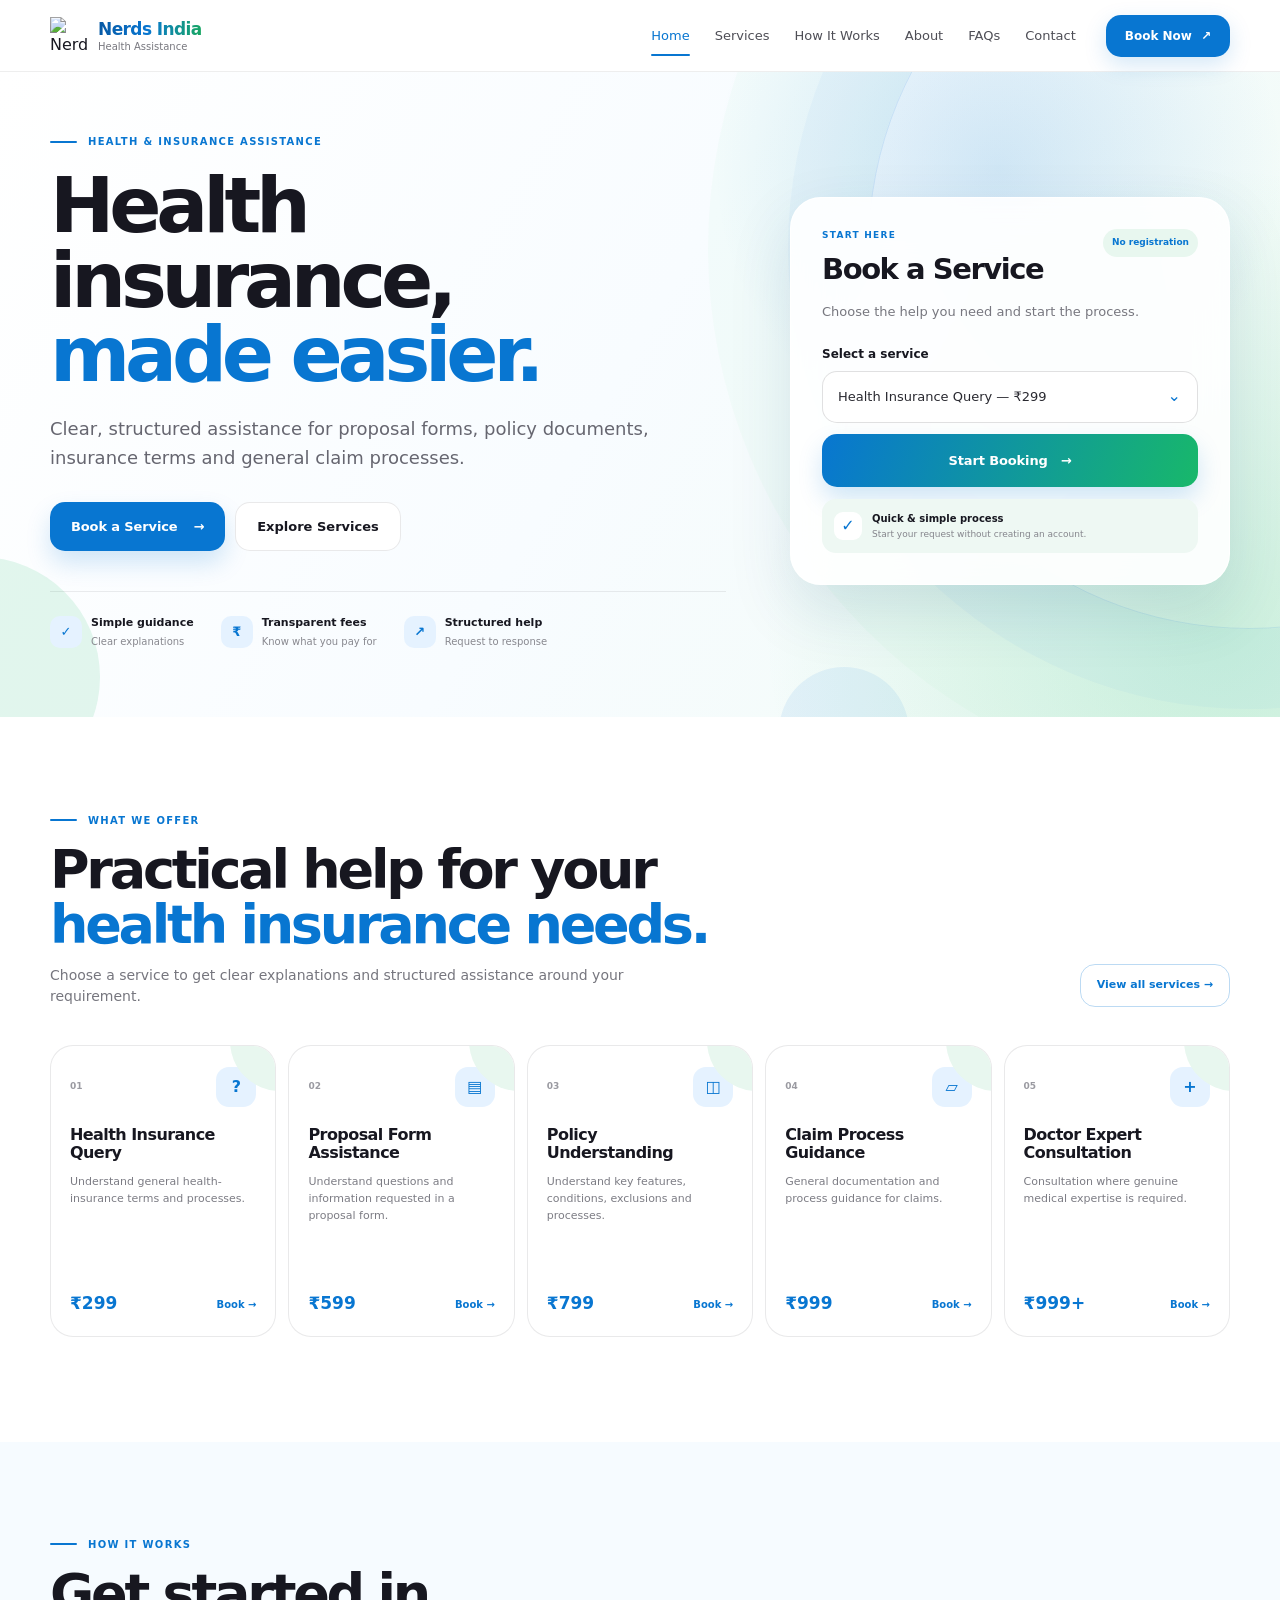
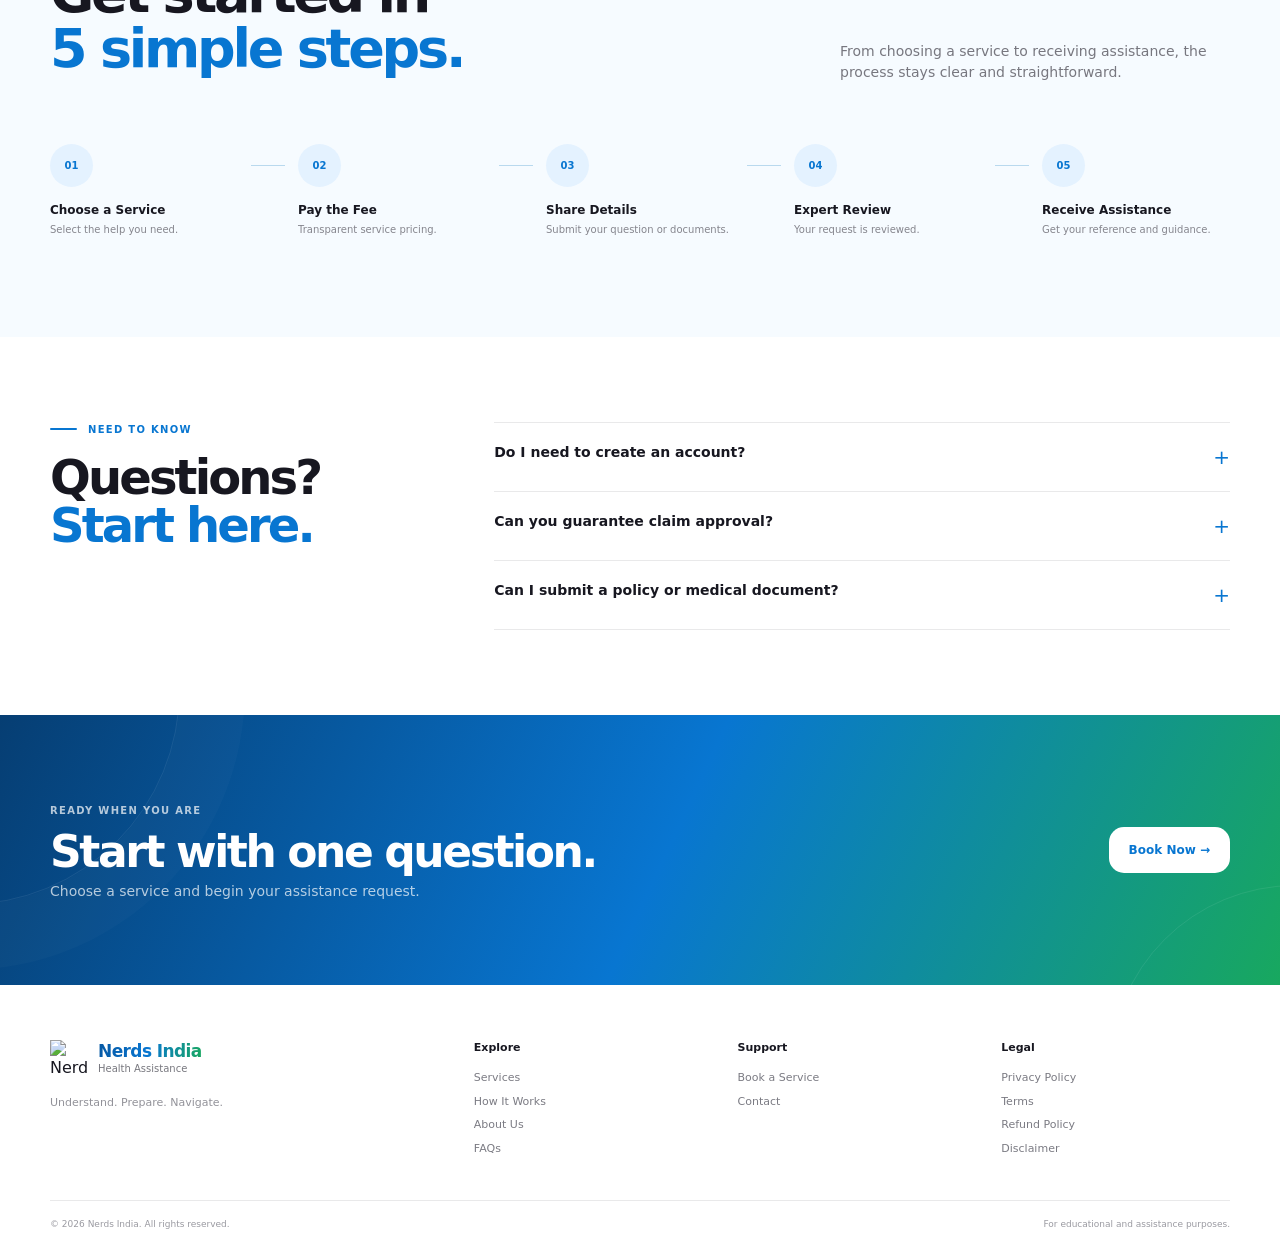
==== commit 076a708a: "Add files via upload" ====
--- a/index.html
+++ b/index.html
@@ -11,6 +11,8 @@
 <meta property="og:description" content="Clear, structured assistance for health insurance, policy documents, proposal forms and claim processes.">
 <meta property="og:type" content="website">
 <meta property="og:url" content="https://nerdsindia.com/">
+<link rel="icon" type="image/png" sizes="512x512" href="assets/favicon.png">
+<link rel="apple-touch-icon" href="assets/favicon.png">
 <link rel="stylesheet" href="style.css">
 </head>
 <body>
@@ -18,7 +20,7 @@
 <header class="header">
   <div class="container nav">
     <a class="brand" href="#top" aria-label="Nerds India home">
-      <span class="logo-mark"><i></i></span>
+      <img class="brand-logo" src="assets/logo-mark.png" alt="Nerds India logo">
       <span><b>Nerds India</b><em>Health Assistance</em></span>
     </a>
 
@@ -222,7 +224,7 @@
   <div class="container footer-grid">
     <div class="footer-brand">
       <a class="brand" href="#top">
-        <span class="logo-mark"><i></i></span>
+        <img class="brand-logo" src="assets/logo-mark.png" alt="Nerds India logo">
         <span><b>Nerds India</b><em>Health Assistance</em></span>
       </a>
       <p>Understand. Prepare. Navigate.</p>
--- a/style.css
+++ b/style.css
@@ -1,10 +1,10 @@
 
 :root{
-  --red:#871a36;
-  --red-dark:#641026;
-  --red-deep:#4e0b1f;
-  --rose:#f7e8eb;
-  --rose-2:#fff5f6;
+  --red:#0876d1;
+  --red-dark:#0758a3;
+  --red-deep:#063e73;
+  --rose:#e8f5ff;
+  --rose-2:#f2fbf6;
   --ink:#171720;
   --muted:#6d6d76;
   --line:rgba(18,18,25,.09);
@@ -41,12 +41,26 @@
 .brand em{font-style:normal;color:#77777e;font-size:10px;margin-top:4px}
 .logo-mark{
   position:relative;width:33px;height:33px;border-radius:50% 50% 50% 12px;
-  transform:rotate(-8deg);background:linear-gradient(145deg,#a92849,var(--red));
+  transform:rotate(-8deg);background:linear-gradient(145deg,#0876d1,#18b86a);
 }
 .logo-mark:before,.logo-mark:after,.logo-mark i{content:"";position:absolute;background:white;border-radius:10px}
 .logo-mark:before{width:3px;height:22px;left:15px;top:5px;transform:rotate(28deg)}
 .logo-mark:after{width:11px;height:3px;left:7px;top:11px;transform:rotate(-28deg)}
 .logo-mark i{width:9px;height:3px;left:17px;top:21px;transform:rotate(35deg)}
+
+.brand-logo{width:38px;height:38px;object-fit:contain;flex:0 0 38px}
+.brand b{background:linear-gradient(100deg,#0758a3 0%,#0876d1 48%,#18a85f 100%);-webkit-background-clip:text;background-clip:text;color:transparent}
+.logo-mark{display:none}
+.top-book,.btn.primary,.book-btn,.form-actions button,.result-actions a,.final-cta a{background:linear-gradient(110deg,#0876d1,#18b86a)}
+.top-book:hover,.btn.primary:hover{background:linear-gradient(110deg,#0758a3,#138c51)}
+.service-card:after{background:#e8f7ef}
+.service-head i,.trust i,.step i{background:#e5f2ff;color:#0876d1}
+.service-foot b,.service-foot a{color:#0876d1}
+.booking-heading small,.booking-heading>span,.eyebrow,.section-top h2 strong,.process h2 strong,.faq-inner h2 strong,.info-band strong{color:#0876d1}
+.booking-note i,.form-note i{color:#18a85f}
+.final-cta{background:linear-gradient(125deg,#0758a3,#0876d1 55%,#18a85f)}
+@media(max-width:760px){.brand-logo{width:35px;height:35px;flex-basis:35px}}
+
 nav{display:flex;gap:25px;margin-left:auto}
 nav a{font-size:13px;color:#4e4e56;padding:26px 0;position:relative}
 nav a:hover,nav a.active{color:var(--red)}
@@ -54,7 +68,7 @@
 .top-book{
   display:flex;align-items:center;gap:9px;color:#fff;background:var(--red);
   padding:12px 19px;border-radius:14px;font-size:12px;font-weight:750;
-  box-shadow:0 8px 22px rgba(135,26,54,.17);transition:.2s ease;
+  box-shadow:0 8px 22px rgba(8,118,209,.17);transition:.2s ease;
 }
 .top-book:hover{background:var(--red-dark);transform:translateY(-1px)}
 .menu{display:none;border:0;background:var(--rose);width:42px;height:42px;border-radius:50%}
@@ -65,18 +79,18 @@
   position:relative;overflow:hidden;min-height:610px;
   display:flex;align-items:center;padding:62px 0 68px;
   background:
-    radial-gradient(circle at 78% 15%,rgba(139,29,57,.18),transparent 25%),
-    radial-gradient(circle at 95% 85%,rgba(220,150,165,.24),transparent 34%),
-    linear-gradient(120deg,#fff 0%,#fffafa 48%,#fae9ed 100%);
+    radial-gradient(circle at 78% 15%,rgba(8,118,209,.16),transparent 25%),
+    radial-gradient(circle at 95% 85%,rgba(32,184,106,.18),transparent 34%),
+    linear-gradient(120deg,#fff 0%,#f8fcff 48%,#f0fbf5 100%);
 }
 .hero:before{
   content:"";position:absolute;width:760px;height:760px;right:-350px;top:-205px;border-radius:50%;
-  border:1px solid rgba(135,26,54,.12);
-  box-shadow:0 0 0 80px rgba(135,26,54,.035),0 0 0 160px rgba(135,26,54,.018);
+  border:1px solid rgba(8,118,209,.12);
+  box-shadow:0 0 0 80px rgba(8,118,209,.035),0 0 0 160px rgba(32,184,106,.025);
 }
 .hero-orb{position:absolute;border-radius:50%;pointer-events:none}
-.orb-a{width:240px;height:240px;left:-140px;bottom:-80px;background:rgba(225,170,184,.16)}
-.orb-b{width:130px;height:130px;right:29%;bottom:-80px;background:rgba(135,26,54,.08)}
+.orb-a{width:240px;height:240px;left:-140px;bottom:-80px;background:rgba(32,184,106,.12)}
+.orb-b{width:130px;height:130px;right:29%;bottom:-80px;background:rgba(8,118,209,.08)}
 .hero-grid{
   position:relative;z-index:2;
   display:grid;grid-template-columns:minmax(0,1fr) 440px;
@@ -97,17 +111,17 @@
 .hero-copy>p{margin:0;max-width:610px;color:#666670;font-size:18px;line-height:1.6}
 .actions{display:flex;gap:10px;margin-top:29px}
 .btn{display:inline-flex;align-items:center;justify-content:center;gap:16px;padding:14px 21px;border-radius:15px;font-size:13px;font-weight:750;transition:.2s ease}
-.btn.primary{color:white;background:var(--red);box-shadow:0 12px 25px rgba(135,26,54,.18)}
+.btn.primary{color:white;background:var(--red);box-shadow:0 12px 25px rgba(8,118,209,.18)}
 .btn.primary:hover{background:var(--red-dark);transform:translateY(-2px)}
 .btn.secondary{background:white;border:1px solid var(--line)}
-.btn.secondary:hover{color:var(--red);border-color:rgba(135,26,54,.28)}
+.btn.secondary:hover{color:var(--red);border-color:rgba(8,118,209,.28)}
 .trust{
   display:flex;gap:27px;margin-top:40px;padding-top:23px;
   border-top:1px solid rgba(20,20,25,.08);max-width:690px;
 }
 .trust>div{display:flex;align-items:center;gap:9px}
 .trust i{
-  width:32px;height:32px;border-radius:10px;background:#f4dce2;color:var(--red);
+  width:32px;height:32px;border-radius:10px;background: #e5f2ff;color:var(--red);
   display:grid;place-items:center;font-style:normal;font-weight:800;font-size:13px;
 }
 .trust b,.trust small{display:block}
@@ -117,13 +131,13 @@
 .booking-area{position:relative;max-width:455px;width:100%;justify-self:end}
 .booking-card{
   background:rgba(255,255,255,.91);border:1px solid rgba(255,255,255,.95);
-  border-radius:31px;padding:31px;box-shadow:0 25px 65px rgba(82,14,34,.14);
+  border-radius:31px;padding:31px;box-shadow:0 25px 65px rgba(7,63,115,.12);
   backdrop-filter:blur(25px);-webkit-backdrop-filter:blur(25px);
 }
 .booking-heading{display:flex;justify-content:space-between;align-items:flex-start;gap:10px}
 .booking-heading small{display:block;color:var(--red);font-size:9px;font-weight:800;letter-spacing:.14em;margin-bottom:5px}
 .booking-heading h2{font-size:29px;letter-spacing:-.05em;margin:0}
-.booking-heading>span{font-size:9px;font-weight:750;color:var(--red);background:#f6e5e9;border-radius:99px;padding:7px 9px;white-space:nowrap}
+.booking-heading>span{font-size:9px;font-weight:750;color:var(--red);background:#e8f7ef;border-radius:99px;padding:7px 9px;white-space:nowrap}
 .booking-card>p{font-size:13px;color:#77777f;margin:11px 0 23px}
 .booking-card label{font-size:12px;font-weight:750;display:block;margin-bottom:8px}
 .select-box{position:relative}
@@ -135,13 +149,13 @@
 select:focus{border-color:rgba(135,26,54,.45);box-shadow:0 0 0 4px rgba(135,26,54,.06)}
 .book-btn{
   width:100%;height:53px;border:0;border-radius:15px;margin-top:11px;
-  background:linear-gradient(110deg,var(--red),#9c2746);color:#fff;
+  background:linear-gradient(110deg,var(--red),#18b86a);color:#fff;
   display:flex;align-items:center;justify-content:center;gap:13px;
-  font-weight:750;font-size:13px;cursor:pointer;box-shadow:0 12px 24px rgba(135,26,54,.18);transition:.2s ease;
+  font-weight:750;font-size:13px;cursor:pointer;box-shadow:0 12px 24px rgba(8,118,209,.18);transition:.2s ease;
 }
 .book-btn:hover{transform:translateY(-1px)}
 .booking-note{
-  display:flex;align-items:center;gap:10px;background:#fbf0f2;border-radius:14px;padding:12px;margin-top:12px
+  display:flex;align-items:center;gap:10px;background:#eef8f3;border-radius:14px;padding:12px;margin-top:12px
 }
 .booking-note i{
   width:28px;height:28px;background:#fff;border-radius:9px;display:grid;place-items:center;color:var(--red);font-style:normal;font-weight:800
@@ -157,23 +171,23 @@
 .section-top h2 strong,.process h2 strong,.faq-inner h2 strong{color:var(--red)}
 .section-top p{margin:0;max-width:600px;color:#76767e;font-size:14px}
 .outline{
-  border:1px solid rgba(135,26,54,.27);color:var(--red);border-radius:15px;padding:12px 16px;
+  border:1px solid rgba(8,118,209,.27);color:var(--red);border-radius:15px;padding:12px 16px;
   font-size:11px;font-weight:750;white-space:nowrap
 }
-.outline:hover{background:#fff3f5}
+.outline:hover{background:#eff8ff}
 .service-grid{display:grid;grid-template-columns:repeat(5,1fr);gap:12px}
 .service-card{
   min-height:292px;padding:21px 19px 19px;border:1px solid var(--line);border-radius:23px;
   background:#fff;display:flex;flex-direction:column;transition:.22s ease;position:relative;overflow:hidden
 }
 .service-card:after{
-  content:"";position:absolute;width:100px;height:100px;right:-55px;top:-55px;border-radius:50%;background:#fae9ed
-}
-.service-card:hover{transform:translateY(-4px);box-shadow:0 17px 38px rgba(60,12,28,.08);border-color:rgba(135,26,54,.18)}
+  content:"";position:absolute;width:100px;height:100px;right:-55px;top:-55px;border-radius:50%;background:#e8f7ef
+}
+.service-card:hover{transform:translateY(-4px);box-shadow:0 17px 38px rgba(7,63,115,.08);border-color:rgba(135,26,54,.18)}
 .service-head{display:flex;justify-content:space-between;align-items:center;margin-bottom:19px}
 .service-head small{font-size:9px;color:#9a9aa1;font-weight:750}
 .service-head i{
-  width:40px;height:40px;border-radius:13px;background:#f5dce2;color:var(--red);
+  width:40px;height:40px;border-radius:13px;background:#e5f2ff;color:var(--red);
   display:grid;place-items:center;font-style:normal;font-weight:800;font-size:16px
 }
 .service-card h3{font-size:16px;line-height:1.15;letter-spacing:-.035em;margin:0 0 10px}
@@ -183,17 +197,17 @@
 .service-foot a{color:var(--red);font-size:10px;font-weight:750}
 
 /* Process */
-.process{background:#faf6f7;padding:95px 0 100px}
+.process{background:#f6fbff;padding:95px 0 100px}
 .process-top{margin-bottom:55px}
 .process-top>p{max-width:390px;color:#77777f;font-size:14px;margin:0 0 6px}
 .steps{display:grid;grid-template-columns:1fr auto 1fr auto 1fr auto 1fr auto 1fr;align-items:start;gap:13px}
 .step i{
-  width:43px;height:43px;border-radius:50%;display:grid;place-items:center;background:#f3dbe1;
+  width:43px;height:43px;border-radius:50%;display:grid;place-items:center;background:#e4f2ff;
   color:var(--red);font-style:normal;font-size:10px;font-weight:800;margin-bottom:14px
 }
 .step b{display:block;font-size:12px;margin-bottom:4px}
 .step span{display:block;color:#85858d;font-size:10px;line-height:1.4}
-.step-line{height:1px;background:#dec2c9;margin-top:21px;width:34px}
+.step-line{height:1px;background:#b9d9ee;margin-top:21px;width:34px}
 
 /* FAQ */
 .faq-preview{padding:85px 0;background:#fff}
@@ -207,7 +221,7 @@
 .faq-list p{font-size:12px;color:#77777f;max-width:650px;margin:12px 0 0}
 
 /* Final CTA */
-.final-cta{position:relative;overflow:hidden;background:linear-gradient(115deg,#641026,#921e3b);color:white}
+.final-cta{position:relative;overflow:hidden;background:linear-gradient(115deg,#063e73,#0876d1 52%,#18a85f);color:white}
 .cta-circle{position:absolute;border:1px solid rgba(255,255,255,.08);border-radius:50%}
 .cta-circle.one{width:430px;height:430px;left:-250px;top:-240px;box-shadow:0 0 0 65px rgba(255,255,255,.018)}
 .cta-circle.two{width:370px;height:370px;right:-200px;bottom:-270px}
@@ -333,7 +347,7 @@
 
   .main-nav a:hover,
   .main-nav a.active{
-    background:#f8e9ed;
+    background:#e8f5ff;
     color:var(--red);
   }
 
@@ -358,10 +372,10 @@
   padding:90px 0 72px;
   background:
     radial-gradient(circle at 82% 10%,rgba(135,26,54,.13),transparent 27%),
-    linear-gradient(120deg,#fff,#fff8f9 60%,#f8eaee);
+    linear-gradient(120deg,#fff,#f7fbff 60%,#f2fbf6);
 }
 .page-hero:after{
-  content:"";position:absolute;width:520px;height:520px;right:-270px;top:-280px;border:1px solid rgba(135,26,54,.12);border-radius:50%;
+  content:"";position:absolute;width:520px;height:520px;right:-270px;top:-280px;border:1px solid rgba(8,118,209,.12);border-radius:50%;
   box-shadow:0 0 0 70px rgba(135,26,54,.025);
 }
 .page-hero .container{position:relative;z-index:2}
@@ -379,23 +393,23 @@
 }
 .detail-card:hover{transform:translateY(-4px);box-shadow:0 18px 45px rgba(50,10,25,.07)}
 .detail-number{font-size:10px;color:#999;font-weight:800}
-.detail-icon{width:46px;height:46px;border-radius:14px;background:#f4dce2;color:var(--red);display:grid;place-items:center;font-weight:800;margin:21px 0}
+.detail-icon{width:46px;height:46px;border-radius:14px;background: #e5f2ff;color:var(--red);display:grid;place-items:center;font-weight:800;margin:21px 0}
 .detail-card h2{font-size:23px;line-height:1.05;letter-spacing:-.045em;margin:0 0 10px}
 .detail-card p{font-size:13px;color:#777780;line-height:1.55;margin:0}
 .detail-price{font-size:21px;color:var(--red);font-weight:800;margin-top:auto;margin-bottom:18px}
 .detail-card .primary-btn{width:max-content;padding:12px 16px;font-size:11px;border-radius:14px}
-.info-band{background:linear-gradient(115deg,#651026,#941f3d);color:#fff;padding:70px 0}
+.info-band{background:linear-gradient(115deg,#063e73,#0876d1 52%,#18a85f);color:#fff;padding:70px 0}
 .info-band-inner{display:grid;grid-template-columns:1fr 1fr;gap:70px;align-items:center}
 .info-band small{font-size:10px;font-weight:800;letter-spacing:.13em;opacity:.7}
 .info-band h2{font-size:43px;line-height:1;letter-spacing:-.055em;margin:10px 0 0}
-.info-band h2 strong{color:#f2b9c5}
+.info-band h2 strong{color:#baf0d2}
 .info-band p{margin:0;color:rgba(255,255,255,.72);font-size:15px;line-height:1.7;max-width:580px}
 .journey{max-width:900px}
 .journey-step{display:grid;grid-template-columns:58px 1fr;gap:25px;padding:30px 0;border-top:1px solid var(--line)}
-.journey-number{width:48px;height:48px;border-radius:50%;background:#f3dce2;color:var(--red);display:grid;place-items:center;font-size:11px;font-weight:800}
+.journey-number{width:48px;height:48px;border-radius:50%;background:#e5f2ff;color:var(--red);display:grid;place-items:center;font-size:11px;font-weight:800}
 .journey-step h2{font-size:25px;letter-spacing:-.04em;margin:0 0 5px}
 .journey-step p{color:#777780;margin:0;font-size:14px}
-.soft-section{background:#faf6f7;padding:80px 0}
+.soft-section{background:#f6fbff;padding:80px 0}
 .narrow-copy{max-width:780px}
 .narrow-copy h2{font-size:43px;letter-spacing:-.055em;margin:15px 0}
 .narrow-copy p{color:#777780;font-size:15px;line-height:1.7}
@@ -403,7 +417,7 @@
 .about-grid h2{font-size:45px;line-height:1.02;letter-spacing:-.055em;margin:15px 0}
 .about-grid h2 strong{color:var(--red)}
 .about-copy p{color:#707079;font-size:16px;line-height:1.75;margin:0 0 18px}
-.values-section{background:#faf6f7;padding:80px 0}
+.values-section{background:#f6fbff;padding:80px 0}
 .values-grid{display:grid;grid-template-columns:repeat(4,1fr);gap:15px;margin-top:35px}
 .values-grid>div{background:#fff;border:1px solid var(--line);border-radius:23px;padding:23px}
 .values-grid b{font-size:10px;color:var(--red)}
@@ -418,7 +432,7 @@
 .faq-page p{max-width:750px;color:#777780;font-size:13px;line-height:1.65;margin:12px 0 0}
 .contact-grid{display:grid;grid-template-columns:1fr 1fr;gap:17px}
 .contact-card{border:1px solid var(--line);border-radius:28px;padding:32px;background:#fff;min-height:300px}
-.primary-contact{background:linear-gradient(145deg,#fff7f8,#f8e8ed)}
+.primary-contact{background:linear-gradient(145deg,#f2f9ff,#eefaf4)}
 .contact-card small{font-size:10px;color:var(--red);font-weight:800;letter-spacing:.12em}
 .contact-card h2{font-size:30px;letter-spacing:-.045em;margin:15px 0 10px}
 .contact-card p{color:#777780;font-size:14px;line-height:1.6;max-width:450px}
@@ -429,7 +443,7 @@
 .legal-copy{max-width:850px}
 .legal-copy h2{font-size:28px;letter-spacing:-.04em;margin:40px 0 10px}
 .legal-copy p{font-size:14px;color:#66666f;line-height:1.75}
-.legal-notice{background:#fbf0f2;border-left:3px solid var(--red);padding:16px 18px;color:#65656d;font-size:12px;line-height:1.6;border-radius:0 13px 13px 0}
+.legal-notice{background:#eef8f3;border-left:3px solid var(--red);padding:16px 18px;color:#65656d;font-size:12px;line-height:1.6;border-radius:0 13px 13px 0}
 @media(max-width:850px){
   .service-detail-grid{grid-template-columns:1fr 1fr}
   .info-band-inner{grid-template-columns:1fr;gap:25px}
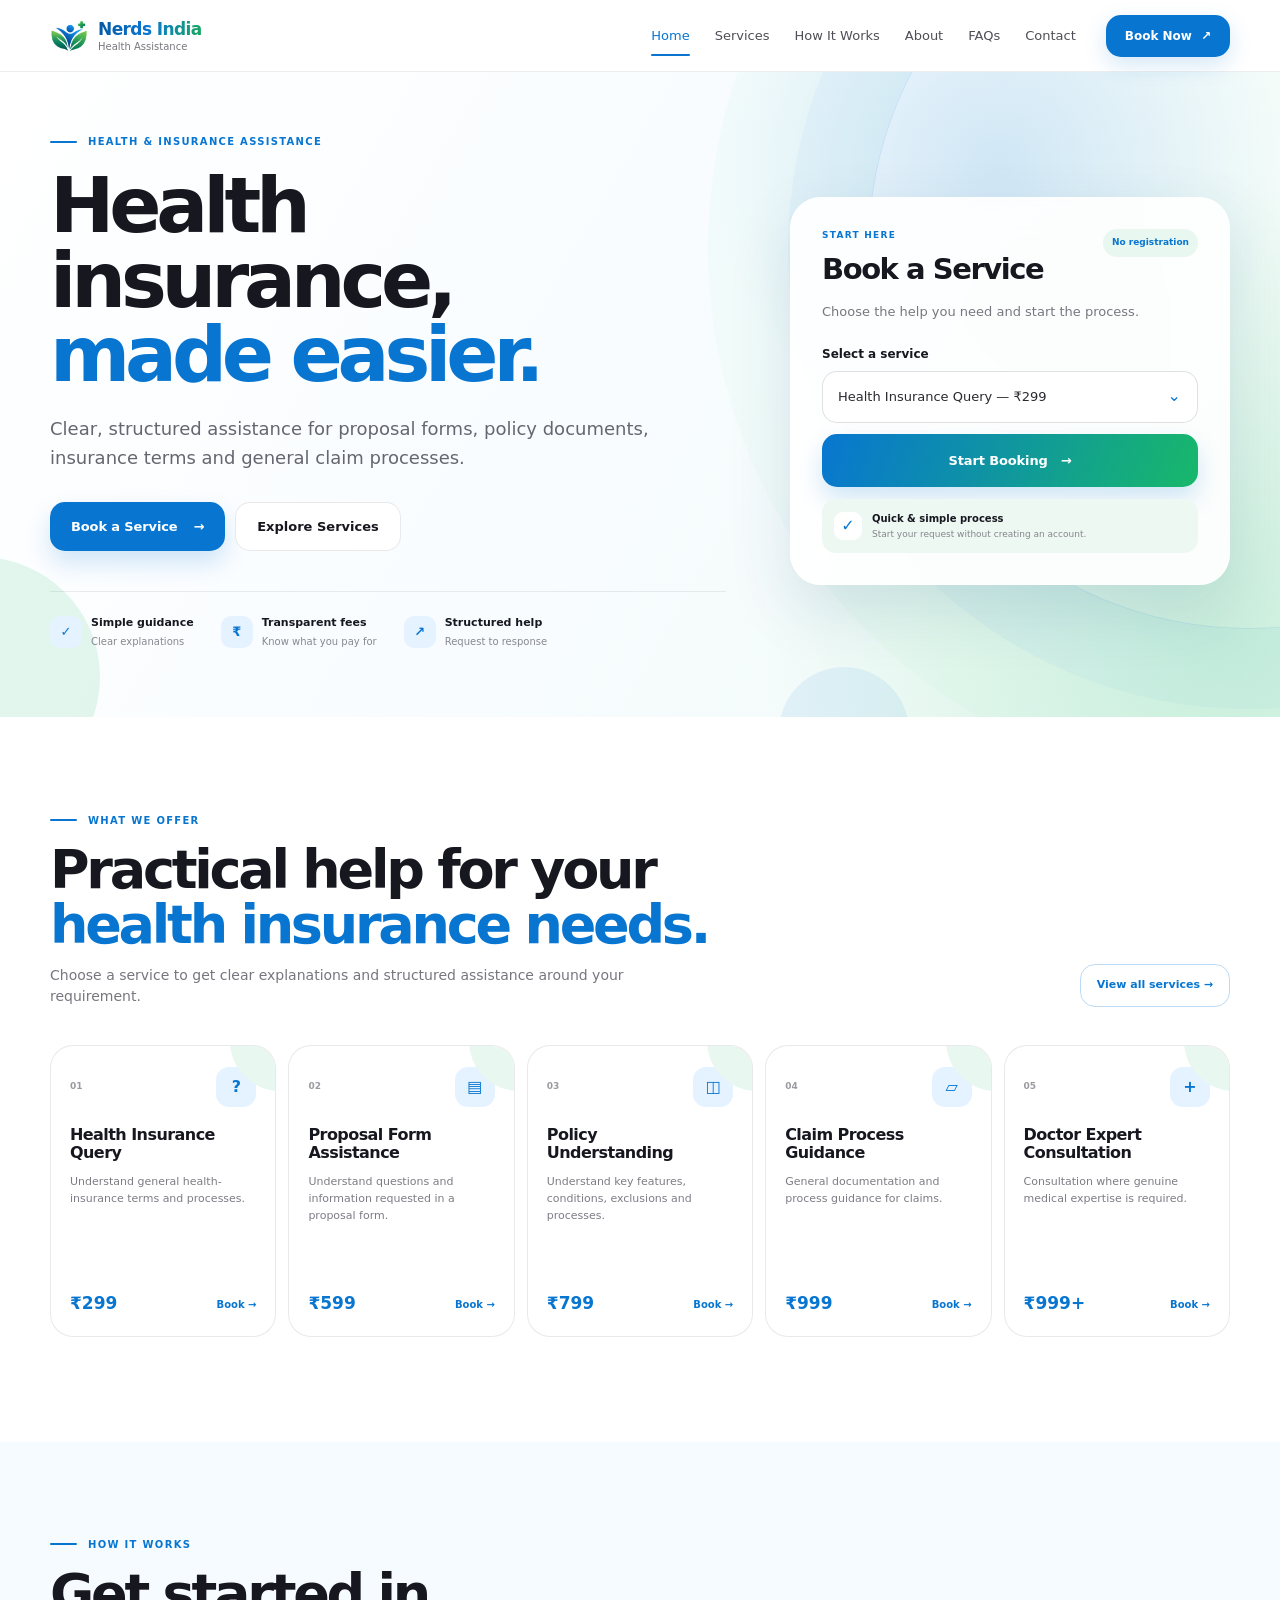
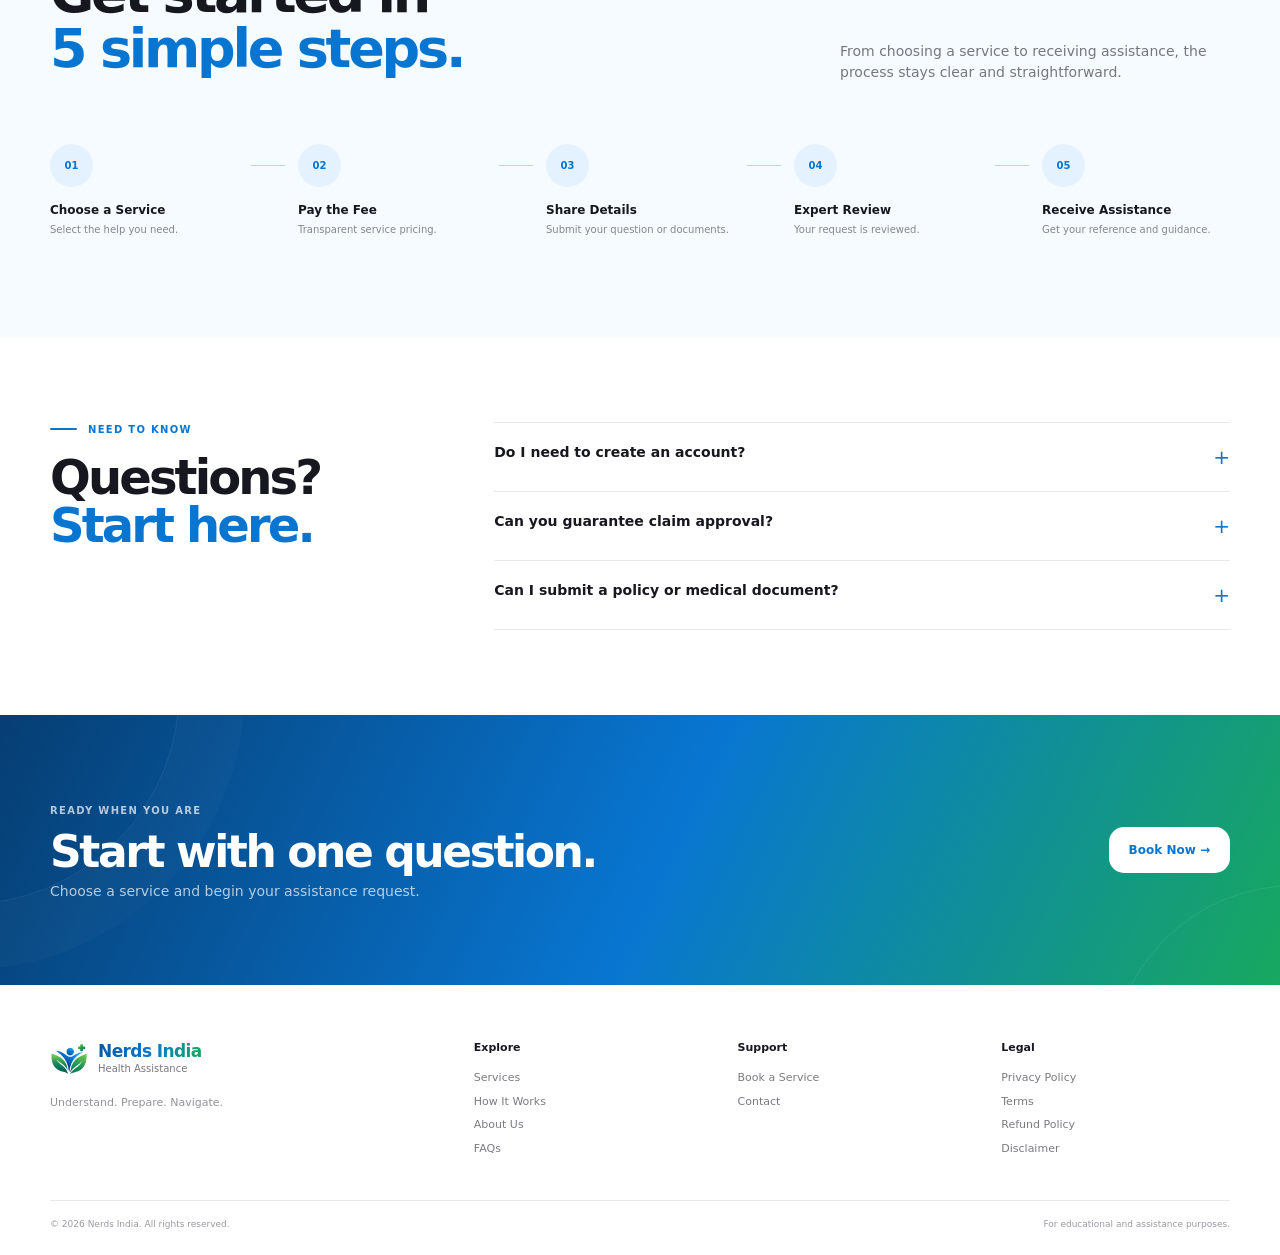
==== commit a14ea439: "Add files via upload" ====
--- a/index.html
+++ b/index.html
@@ -11,8 +11,8 @@
 <meta property="og:description" content="Clear, structured assistance for health insurance, policy documents, proposal forms and claim processes.">
 <meta property="og:type" content="website">
 <meta property="og:url" content="https://nerdsindia.com/">
-<link rel="icon" type="image/png" sizes="512x512" href="assets/favicon.png">
-<link rel="apple-touch-icon" href="assets/favicon.png">
+<link rel="icon" type="image/png" sizes="512x512" href="favicon.png">
+<link rel="apple-touch-icon" href="favicon.png">
 <link rel="stylesheet" href="style.css">
 </head>
 <body>
@@ -20,7 +20,7 @@
 <header class="header">
   <div class="container nav">
     <a class="brand" href="#top" aria-label="Nerds India home">
-      <img class="brand-logo" src="assets/logo-mark.png" alt="Nerds India logo">
+      <img class="brand-logo" src="logo-mark.png" alt="Nerds India logo">
       <span><b>Nerds India</b><em>Health Assistance</em></span>
     </a>
 
@@ -224,7 +224,7 @@
   <div class="container footer-grid">
     <div class="footer-brand">
       <a class="brand" href="#top">
-        <img class="brand-logo" src="assets/logo-mark.png" alt="Nerds India logo">
+        <img class="brand-logo" src="logo-mark.png" alt="Nerds India logo">
         <span><b>Nerds India</b><em>Health Assistance</em></span>
       </a>
       <p>Understand. Prepare. Navigate.</p>
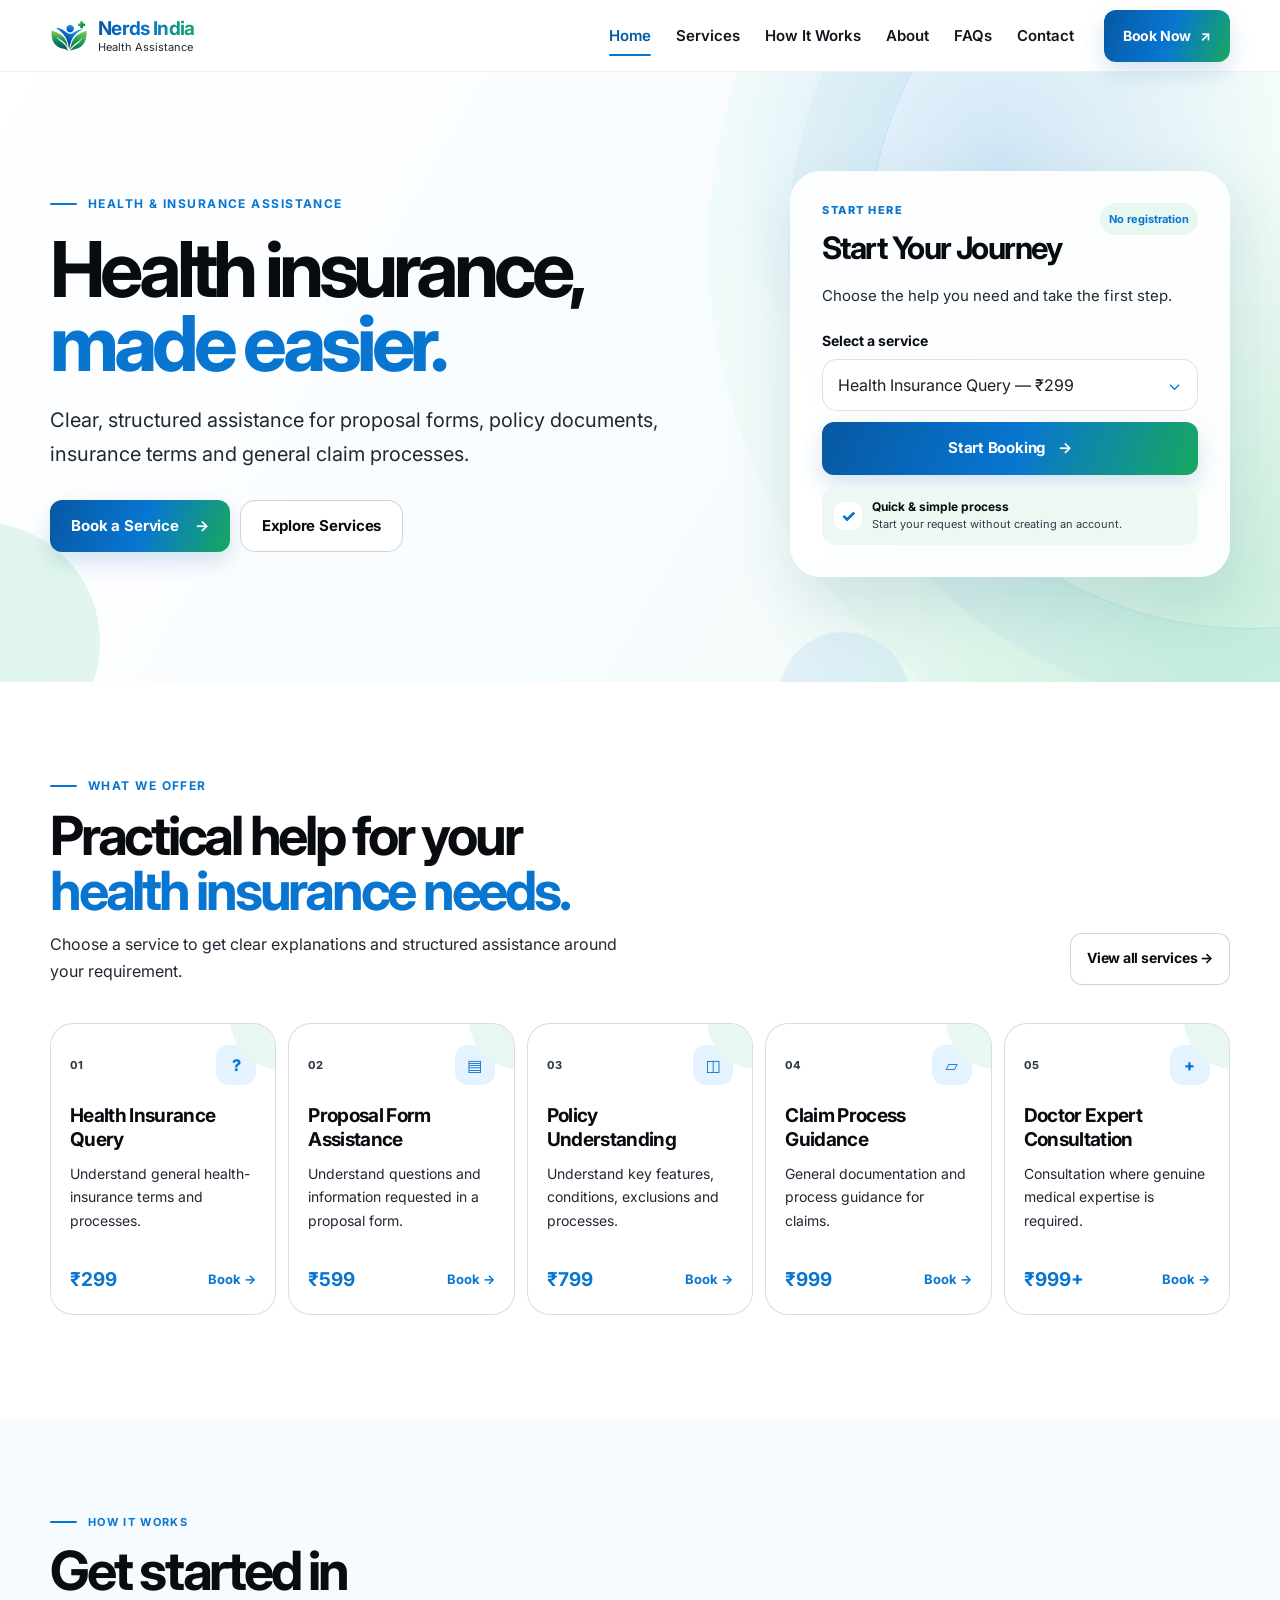
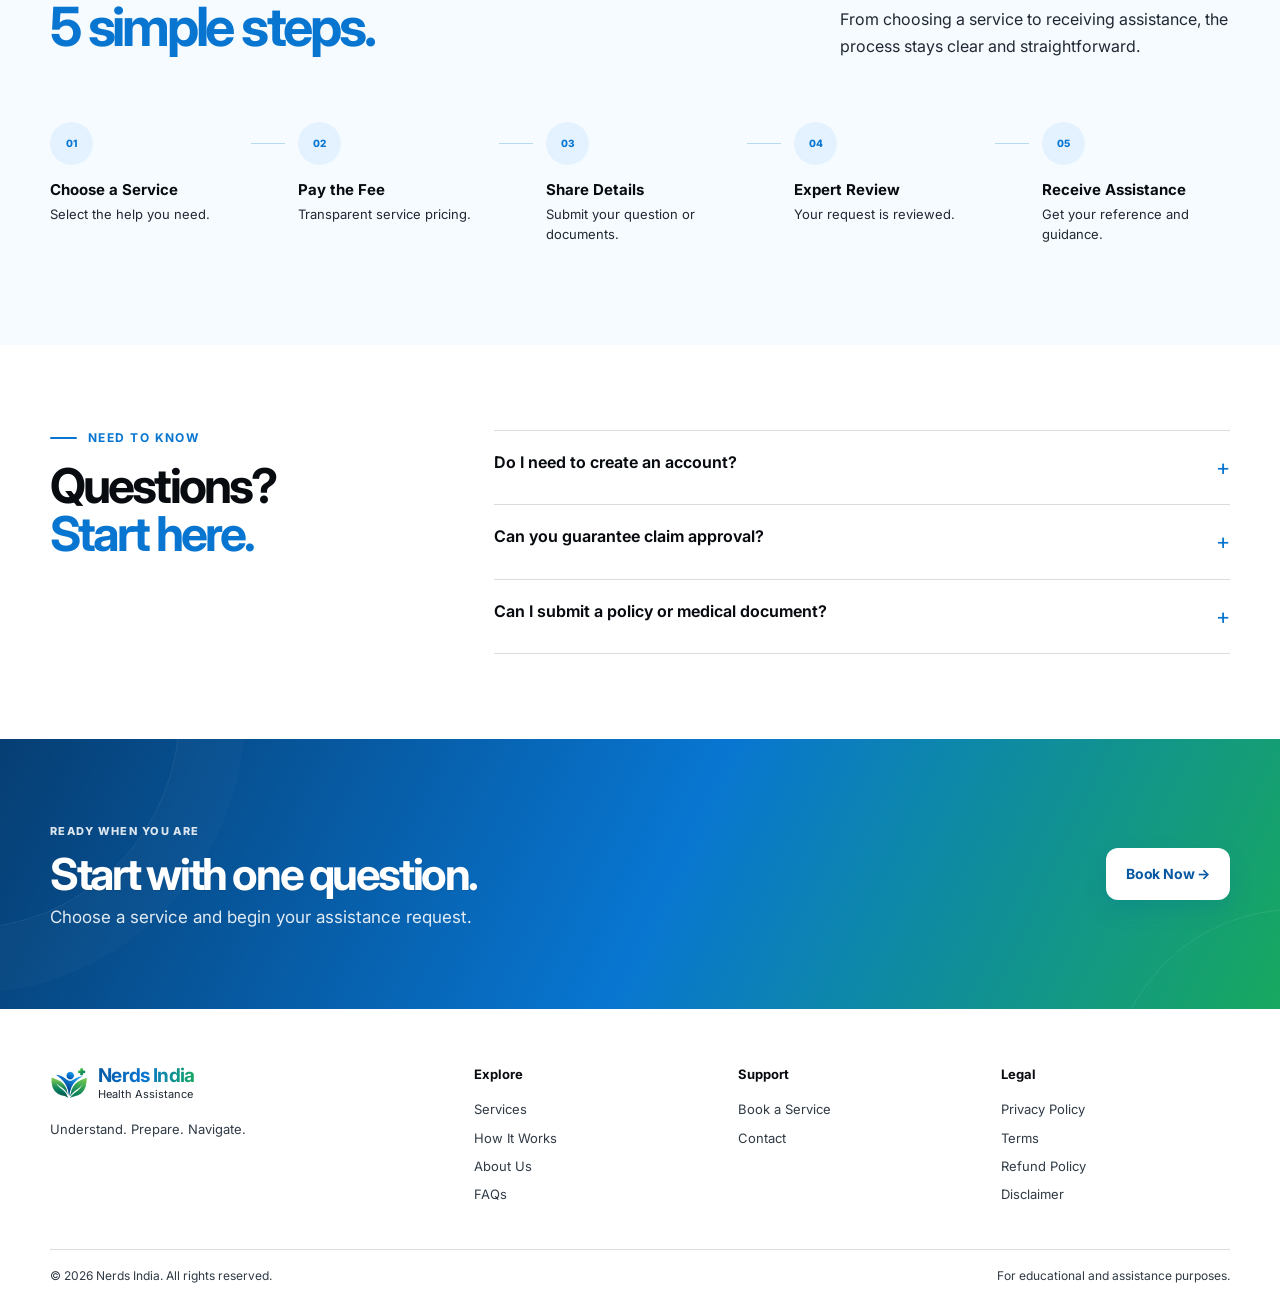
==== commit 010c142e: "Add files via upload" ====
--- a/index.html
+++ b/index.html
@@ -62,11 +62,6 @@
         <a class="btn secondary" href="#services">Explore Services</a>
       </div>
 
-      <div class="trust">
-        <div><i>✓</i><span><b>Simple guidance</b><small>Clear explanations</small></span></div>
-        <div><i>₹</i><span><b>Transparent fees</b><small>Know what you pay for</small></span></div>
-        <div><i>↗</i><span><b>Structured help</b><small>Request to response</small></span></div>
-      </div>
     </div>
 
     <div class="booking-area" id="book">
@@ -75,12 +70,12 @@
         <div class="booking-heading">
           <div>
             <small>START HERE</small>
-            <h2>Book a Service</h2>
+            <h2>Start Your Journey</h2>
           </div>
           <span>No registration</span>
         </div>
 
-        <p>Choose the help you need and start the process.</p>
+        <p>Choose the help you need and take the first step.</p>
 
         <label for="service">Select a service</label>
 
--- a/style.css
+++ b/style.css
@@ -1,3 +1,4 @@
+@import url('https://fonts.googleapis.com/css2?family=Inter:wght@400;500;600;700;800&display=swap');
 
 :root{
   --red:#0876d1;
@@ -17,7 +18,7 @@
   margin:0;
   color:var(--ink);
   background:#fff;
-  font-family:"SF Pro Rounded","SF Rounded","Arial Rounded MT Bold","Avenir Next",Avenir,ui-rounded,system-ui,-apple-system,BlinkMacSystemFont,"Segoe UI",sans-serif;
+  font-family:'Inter',system-ui,-apple-system,BlinkMacSystemFont,'Segoe UI',sans-serif;
   -webkit-font-smoothing:antialiased;
   text-rendering:optimizeLegibility;
   line-height:1.5;
@@ -138,7 +139,7 @@
 .booking-heading small{display:block;color:var(--red);font-size:9px;font-weight:800;letter-spacing:.14em;margin-bottom:5px}
 .booking-heading h2{font-size:29px;letter-spacing:-.05em;margin:0}
 .booking-heading>span{font-size:9px;font-weight:750;color:var(--red);background:#e8f7ef;border-radius:99px;padding:7px 9px;white-space:nowrap}
-.booking-card>p{font-size:13px;color:#77777f;margin:11px 0 23px}
+.booking-card>p{font-size:13px;color:#202833;margin:11px 0 23px}
 .booking-card label{font-size:12px;font-weight:750;display:block;margin-bottom:8px}
 .select-box{position:relative}
 .select-box:after{content:"⌄";position:absolute;right:17px;top:50%;transform:translateY(-55%);color:var(--red);pointer-events:none}
@@ -146,7 +147,7 @@
   appearance:none;width:100%;height:52px;border:1px solid rgba(20,20,25,.13);
   background:#fff;border-radius:15px;padding:0 40px 0 15px;color:#292930;outline:0;font-size:13px;
 }
-select:focus{border-color:rgba(135,26,54,.45);box-shadow:0 0 0 4px rgba(135,26,54,.06)}
+select:focus{border-color:rgba(8,118,209,.45);box-shadow:0 0 0 4px rgba(8,118,209,.06)}
 .book-btn{
   width:100%;height:53px;border:0;border-radius:15px;margin-top:11px;
   background:linear-gradient(110deg,var(--red),#18b86a);color:#fff;
@@ -183,15 +184,15 @@
 .service-card:after{
   content:"";position:absolute;width:100px;height:100px;right:-55px;top:-55px;border-radius:50%;background:#e8f7ef
 }
-.service-card:hover{transform:translateY(-4px);box-shadow:0 17px 38px rgba(7,63,115,.08);border-color:rgba(135,26,54,.18)}
+.service-card:hover{transform:translateY(-4px);box-shadow:0 17px 38px rgba(7,63,115,.08);border-color:rgba(8,118,209,.18)}
 .service-head{display:flex;justify-content:space-between;align-items:center;margin-bottom:19px}
-.service-head small{font-size:9px;color:#9a9aa1;font-weight:750}
+.service-head small{font-size:9px;color:#303a45;font-weight:750}
 .service-head i{
   width:40px;height:40px;border-radius:13px;background:#e5f2ff;color:var(--red);
   display:grid;place-items:center;font-style:normal;font-weight:800;font-size:16px
 }
 .service-card h3{font-size:16px;line-height:1.15;letter-spacing:-.035em;margin:0 0 10px}
-.service-card p{color:#7c7c84;font-size:11px;line-height:1.55;margin:0}
+.service-card p{color:#202833;font-size:11px;line-height:1.55;margin:0}
 .service-foot{margin-top:auto;display:flex;justify-content:space-between;align-items:center;padding-top:18px}
 .service-foot b{color:var(--red);font-size:17px}
 .service-foot a{color:var(--red);font-size:10px;font-weight:750}
@@ -199,14 +200,14 @@
 /* Process */
 .process{background:#f6fbff;padding:95px 0 100px}
 .process-top{margin-bottom:55px}
-.process-top>p{max-width:390px;color:#77777f;font-size:14px;margin:0 0 6px}
+.process-top>p{max-width:390px;color:#202833;font-size:14px;margin:0 0 6px}
 .steps{display:grid;grid-template-columns:1fr auto 1fr auto 1fr auto 1fr auto 1fr;align-items:start;gap:13px}
 .step i{
   width:43px;height:43px;border-radius:50%;display:grid;place-items:center;background:#e4f2ff;
   color:var(--red);font-style:normal;font-size:10px;font-weight:800;margin-bottom:14px
 }
 .step b{display:block;font-size:12px;margin-bottom:4px}
-.step span{display:block;color:#85858d;font-size:10px;line-height:1.4}
+.step span{display:block;color:#303a45;font-size:10px;line-height:1.4}
 .step-line{height:1px;background:#b9d9ee;margin-top:21px;width:34px}
 
 /* FAQ */
@@ -218,7 +219,7 @@
 .faq-list summary{list-style:none;cursor:pointer;font-size:14px;font-weight:650;display:flex;justify-content:space-between;gap:20px}
 .faq-list summary::-webkit-details-marker{display:none}
 .faq-list summary b{font-size:20px;color:var(--red);font-weight:400}
-.faq-list p{font-size:12px;color:#77777f;max-width:650px;margin:12px 0 0}
+.faq-list p{font-size:12px;color:#202833;max-width:650px;margin:12px 0 0}
 
 /* Final CTA */
 .final-cta{position:relative;overflow:hidden;background:linear-gradient(115deg,#063e73,#0876d1 52%,#18a85f);color:white}
@@ -241,7 +242,7 @@
 .footer-grid h4{font-size:11px;margin:0 0 7px}
 .footer-grid>div>a:not(.brand){font-size:11px;color:#7b7b83}
 .footer-grid>div>a:hover{color:var(--red)}
-.footer-bottom{border-top:1px solid var(--line);padding:17px 0 23px;display:flex;justify-content:space-between;color:#9a9aa1;font-size:9px}
+.footer-bottom{border-top:1px solid var(--line);padding:17px 0 23px;display:flex;justify-content:space-between;color:#303a45;font-size:9px}
 
 /* Mobile */
 @media(max-width:1000px){
@@ -371,12 +372,12 @@
   overflow:hidden;
   padding:90px 0 72px;
   background:
-    radial-gradient(circle at 82% 10%,rgba(135,26,54,.13),transparent 27%),
+    radial-gradient(circle at 82% 10%,rgba(8,118,209,.13),transparent 27%),
     linear-gradient(120deg,#fff,#f7fbff 60%,#f2fbf6);
 }
 .page-hero:after{
   content:"";position:absolute;width:520px;height:520px;right:-270px;top:-280px;border:1px solid rgba(8,118,209,.12);border-radius:50%;
-  box-shadow:0 0 0 70px rgba(135,26,54,.025);
+  box-shadow:0 0 0 70px rgba(24,184,106,.025);
 }
 .page-hero .container{position:relative;z-index:2}
 .page-hero h1{
@@ -474,7 +475,7 @@
 select,
 input,
 textarea{
-  font-family:"SF Pro Rounded","SF Rounded","Arial Rounded MT Bold","Avenir Next",Avenir,ui-rounded,system-ui,-apple-system,BlinkMacSystemFont,"Segoe UI",sans-serif;
+  font-family:'Inter',system-ui,-apple-system,BlinkMacSystemFont,'Segoe UI',sans-serif;
 }
 
 .btn,
@@ -506,3 +507,581 @@
     min-height:52px;
   }
 }
+
+/* =========================================================
+   V8.2 TYPOGRAPHY ALIGNMENT — MOBILE READABILITY
+   Consistent type scale, spacing and line-height
+   ========================================================= */
+:root{
+  --font-ui:'Inter',system-ui,-apple-system,BlinkMacSystemFont,'Segoe UI',sans-serif;
+  --text-body:16px;
+  --text-small:13px;
+  --text-xs:12px;
+}
+
+html{font-size:16px;-webkit-text-size-adjust:100%;}
+body{font-family:var(--font-ui);font-size:var(--text-body);line-height:1.6;color:var(--ink);}
+button,input,select,textarea{font-family:var(--font-ui);}
+
+/* Navigation */
+nav a{font-size:14px;line-height:1.3;}
+.top-book{font-size:13px;}
+
+/* Hero */
+.eyebrow{font-size:11px;line-height:1.3;}
+.hero-copy>p{font-size:18px;line-height:1.65;}
+.btn{font-size:14px;line-height:1.2;}
+.trust b{font-size:12px;line-height:1.35;}
+.trust small{font-size:11px;line-height:1.35;}
+
+/* Booking */
+.booking-heading small{font-size:10px;line-height:1.3;}
+.booking-heading>span{font-size:10px;}
+.booking-card>p{font-size:14px;line-height:1.6;}
+.booking-card label{font-size:13px;line-height:1.35;}
+.booking-card select{font-size:14px;}
+.booking-note b{font-size:11px;line-height:1.35;}
+.booking-note small{font-size:10px;line-height:1.45;}
+.book-btn{font-size:14px;}
+
+/* Section headings */
+.section-top p,.process-top>p{font-size:15px;line-height:1.65;}
+.outline{font-size:13px;}
+
+/* Service cards */
+.service-head small{font-size:10px;}
+.service-card h3{font-size:18px;line-height:1.25;}
+.service-card p{font-size:13px;line-height:1.65;}
+.service-foot b{font-size:18px;}
+.service-foot a{font-size:12px;}
+
+/* Process */
+.process-top .eyebrow{font-size:11px;}
+.step b{font-size:14px;line-height:1.4;}
+.step span{font-size:12px;line-height:1.55;}
+
+/* FAQ */
+.faq-list summary{font-size:15px;line-height:1.5;}
+.faq-list summary b{font-size:22px;}
+.faq-list p{font-size:13px;line-height:1.7;}
+
+/* CTA / footer */
+.final-inner small{font-size:11px;}
+.final-inner p{font-size:15px;line-height:1.65;}
+.final-inner>a{font-size:13px;}
+.footer-brand p{font-size:12px;line-height:1.55;}
+.footer-grid h4{font-size:12px;}
+.footer-grid>div>a:not(.brand){font-size:12px;line-height:1.5;}
+.footer-bottom{font-size:11px;line-height:1.45;}
+
+/* Inner pages */
+.page-lead{font-size:18px;line-height:1.65;}
+.detail-number{font-size:11px;}
+.detail-card h2{font-size:25px;line-height:1.15;}
+.detail-card p{font-size:14px;line-height:1.65;}
+.detail-price{font-size:22px;}
+.detail-card .primary-btn{font-size:13px;}
+.info-band small{font-size:11px;}
+.info-band p{font-size:16px;line-height:1.7;}
+.journey-number{font-size:12px;}
+.journey-step h2{font-size:26px;line-height:1.2;}
+.journey-step p{font-size:15px;line-height:1.65;}
+.narrow-copy p{font-size:16px;line-height:1.75;}
+.about-copy p{font-size:16px;line-height:1.75;}
+.values-grid b{font-size:11px;}
+.values-grid h3{font-size:21px;line-height:1.25;}
+.values-grid p{font-size:13px;line-height:1.65;}
+.faq-page summary{font-size:17px;line-height:1.5;}
+.faq-page summary b{font-size:22px;}
+.faq-page p{font-size:14px;line-height:1.7;}
+.contact-card small{font-size:11px;}
+.contact-card h2{font-size:31px;line-height:1.2;}
+.contact-card p{font-size:15px;line-height:1.7;}
+.placeholder-contact{font-size:13px;}
+.legal-copy p{font-size:15px;line-height:1.75;}
+.legal-notice{font-size:13px;line-height:1.65;}
+
+/* Mobile: prioritize comfortable reading without oversized headings */
+@media(max-width:560px){
+  body{font-size:16px;}
+  .hero-copy>p{font-size:16px;line-height:1.65;}
+  .hero h1{font-size:44px;line-height:1.02;}
+  .booking-heading h2{font-size:29px;line-height:1.15;}
+  .booking-card>p{font-size:14px;}
+  .booking-card label{font-size:13px;}
+  .booking-card select{font-size:16px;}
+  .booking-note b{font-size:11px;}
+  .booking-note small{font-size:10px;}
+  .section-top h2,.process h2{font-size:37px;line-height:1.05;}
+  .section-top p,.process-top>p{font-size:15px;line-height:1.65;}
+  .service-card h3{font-size:19px;}
+  .service-card p{font-size:14px;line-height:1.65;}
+  .step b{font-size:14px;}
+  .step span{font-size:12px;line-height:1.55;}
+  .faq-inner h2{font-size:40px;}
+  .faq-list summary{font-size:16px;line-height:1.5;}
+  .faq-list p{font-size:14px;line-height:1.7;}
+  .final-inner h2{font-size:38px;line-height:1.05;}
+  .final-inner p{font-size:15px;line-height:1.65;}
+  .page-hero h1{font-size:43px;line-height:1.03;}
+  .page-lead{font-size:16px;line-height:1.65;}
+  .detail-card h2{font-size:25px;}
+  .detail-card p{font-size:14px;line-height:1.65;}
+  .info-band h2{font-size:37px;line-height:1.05;}
+  .info-band p{font-size:15px;line-height:1.7;}
+  .journey-step h2{font-size:23px;line-height:1.2;}
+  .journey-step p{font-size:15px;line-height:1.65;}
+  .narrow-copy h2,.about-grid h2{font-size:38px;line-height:1.05;}
+  .narrow-copy p,.about-copy p{font-size:16px;line-height:1.75;}
+  .values-grid h3{font-size:21px;}
+  .values-grid p{font-size:14px;line-height:1.65;}
+  .faq-page summary{font-size:17px;line-height:1.5;}
+  .faq-page p{font-size:14px;line-height:1.7;}
+  .contact-card h2{font-size:30px;}
+  .contact-card p{font-size:15px;line-height:1.7;}
+  .legal-copy p{font-size:15px;line-height:1.75;}
+  .legal-notice{font-size:13px;line-height:1.65;}
+}
+
+
+/* =========================================================
+   V8.3 — VALLEY SANS + ACCESSIBLE READING SCALE
+   Stronger contrast, larger body text, clearer mobile reading
+   ========================================================= */
+
+:root{
+  --font-brand:'Inter', system-ui, -apple-system, BlinkMacSystemFont, 'Segoe UI', sans-serif;
+  --ink:#101820;
+  --muted:#4f5b66;
+  --line:rgba(16,24,32,.14);
+  --red:#0876d1;
+  --red-dark:#0758a3;
+  --green:#18a85f;
+  --green-dark:#107845;
+  --rose:#e8f5ff;
+  --rose-2:#f1faf5;
+}
+
+html{
+  font-size:16px;
+  -webkit-text-size-adjust:100%;
+  text-size-adjust:100%;
+}
+
+body,
+button,
+select,
+input,
+textarea{
+  font-family:var(--font-brand);
+}
+
+body{
+  color:var(--ink);
+  font-size:17px;
+  line-height:1.65;
+  font-weight:400;
+}
+
+/* Clearer navigation */
+nav a{font-size:15px;font-weight:600;color:#27313a;}
+.top-book{font-size:14px;font-weight:700;}
+.brand b{font-size:19px;font-weight:700;}
+.brand em{font-size:11px;color:#4f5b66;}
+
+/* Hero */
+.eyebrow{font-size:12px;font-weight:700;letter-spacing:.12em;}
+.hero-copy>p{font-size:20px;line-height:1.7;color:#35414b;}
+.hero h1{font-weight:700;}
+.btn{font-size:15px;font-weight:700;}
+.trust b{font-size:14px;}
+.trust small{font-size:12px;color:#52606b;}
+
+/* Booking card */
+.booking-heading small{font-size:11px;}
+.booking-heading h2{font-size:31px;font-weight:700;}
+.booking-heading>span{font-size:11px;font-weight:700;}
+.booking-card>p{font-size:15px;line-height:1.65;color:#43505b;}
+.booking-card label{font-size:14px;font-weight:700;}
+.booking-card select{font-size:16px;color:#18222b;}
+.book-btn{font-size:15px;font-weight:700;}
+.booking-note b{font-size:12px;}
+.booking-note small{font-size:11px;color:#52606b;}
+
+/* Section headings and descriptions */
+.section-top h2,.process h2{font-weight:700;}
+.section-top p,.process-top>p{font-size:16px;line-height:1.7;color:#43505b;}
+.outline{font-size:14px;font-weight:700;}
+
+/* Services */
+.service-head small{font-size:11px;color:#52606b;}
+.service-card h3{font-size:19px;font-weight:700;line-height:1.25;}
+.service-card p{font-size:14px;line-height:1.7;color:#46535e;}
+.service-foot b{font-size:19px;}
+.service-foot a{font-size:13px;font-weight:700;}
+
+/* How it works */
+.step b{font-size:15px;font-weight:700;}
+.step span{font-size:13px;line-height:1.6;color:#52606b;}
+
+/* FAQ */
+.faq-list summary{font-size:16px;font-weight:650;line-height:1.6;}
+.faq-list p{font-size:15px;line-height:1.75;color:#43505b;}
+
+/* CTA */
+.final-inner p{font-size:17px;line-height:1.7;}
+.final-inner>a{font-size:14px;font-weight:700;}
+
+/* Footer */
+.footer-brand p{font-size:13px;}
+.footer-grid h4{font-size:13px;}
+.footer-grid>div>a:not(.brand){font-size:13px;line-height:1.65;color:#34414b;}
+.footer-bottom{font-size:12px;line-height:1.55;color:#52606b;}
+
+/* Inner pages */
+.page-hero h1{font-weight:700;}
+.page-lead{font-size:20px;line-height:1.7;color:#35414b;}
+.detail-card h2{font-weight:700;}
+.detail-card p{font-size:15px;line-height:1.75;color:#43505b;}
+.detail-card .primary-btn{font-size:14px;font-weight:700;}
+.info-band p{font-size:17px;line-height:1.75;}
+.journey-step h2{font-weight:700;}
+.journey-step p{font-size:16px;line-height:1.75;color:#43505b;}
+.narrow-copy p,.about-copy p{font-size:17px;line-height:1.8;color:#35414b;}
+.values-grid b{font-size:12px;}
+.values-grid h3{font-size:22px;font-weight:700;}
+.values-grid p{font-size:14px;line-height:1.75;color:#43505b;}
+.faq-page summary{font-size:18px;line-height:1.6;font-weight:650;}
+.faq-page p{font-size:15px;line-height:1.75;color:#43505b;}
+.contact-card small{font-size:12px;font-weight:700;}
+.contact-card h2{font-size:32px;font-weight:700;}
+.contact-card p{font-size:16px;line-height:1.75;color:#35414b;}
+.placeholder-contact{font-size:14px;}
+.legal-copy p{font-size:16px;line-height:1.8;color:#35414b;}
+.legal-notice{font-size:14px;line-height:1.7;}
+
+/* Strong, consistent button treatment */
+.primary-btn,.final-inner>a,.top-book,.btn.primary,.book-btn,.form-actions button,.result-actions a{
+  font-weight:700;
+  color:#fff;
+  background:linear-gradient(110deg,#0758a3,#0876d1 52%,#18a85f);
+}
+.primary-btn:hover,.final-inner>a:hover,.top-book:hover,.btn.primary:hover,.book-btn:hover{
+  background:linear-gradient(110deg,#064b8d,#0668b9 52%,#107845);
+}
+
+/* Mobile accessibility */
+@media(max-width:560px){
+  body{font-size:17px;line-height:1.68;}
+  nav a{font-size:16px;}
+  .hero-copy>p{font-size:18px;line-height:1.7;}
+  .hero h1{font-size:45px;line-height:1.04;}
+  .eyebrow{font-size:12px;}
+  .btn,.book-btn,.primary-btn,.top-book{font-size:15px;min-height:54px;}
+  .booking-heading h2{font-size:30px;}
+  .booking-card>p{font-size:15px;}
+  .booking-card label{font-size:14px;}
+  .booking-card select{font-size:16px;min-height:54px;}
+  .booking-note b{font-size:12px;}
+  .booking-note small{font-size:11px;}
+  .section-top h2,.process h2{font-size:39px;line-height:1.06;}
+  .section-top p,.process-top>p{font-size:16px;line-height:1.7;}
+  .service-card h3{font-size:20px;}
+  .service-card p{font-size:15px;line-height:1.7;}
+  .service-foot a{font-size:13px;}
+  .step b{font-size:15px;}
+  .step span{font-size:13px;}
+  .faq-inner h2{font-size:41px;}
+  .faq-list summary{font-size:17px;line-height:1.6;}
+  .faq-list p{font-size:15px;line-height:1.75;}
+  .final-inner h2{font-size:40px;}
+  .final-inner p{font-size:16px;}
+  .page-hero h1{font-size:45px;line-height:1.04;}
+  .page-lead{font-size:18px;line-height:1.7;}
+  .detail-card h2{font-size:27px;}
+  .detail-card p{font-size:15px;line-height:1.75;}
+  .info-band h2{font-size:39px;}
+  .info-band p{font-size:16px;line-height:1.75;}
+  .journey-step h2{font-size:25px;}
+  .journey-step p{font-size:16px;line-height:1.75;}
+  .narrow-copy h2,.about-grid h2{font-size:40px;}
+  .narrow-copy p,.about-copy p{font-size:17px;line-height:1.8;}
+  .values-grid h3{font-size:22px;}
+  .values-grid p{font-size:15px;line-height:1.75;}
+  .faq-page summary{font-size:18px;}
+  .faq-page p{font-size:15px;line-height:1.75;}
+  .contact-card h2{font-size:31px;}
+  .contact-card p{font-size:16px;line-height:1.75;}
+  .legal-copy p{font-size:16px;line-height:1.8;}
+}
+
+
+/* =========================================================
+   V8.4 — INTER + HIGH-CONTRAST BLACK TYPE + BOXY BUTTONS
+   Final visual refinement
+   ========================================================= */
+:root{
+  --font-brand:'Inter',system-ui,-apple-system,BlinkMacSystemFont,'Segoe UI',sans-serif;
+  --font-ui:'Inter',system-ui,-apple-system,BlinkMacSystemFont,'Segoe UI',sans-serif;
+  --ink:#080b10;
+  --text-dark:#11161d;
+  --text-mid:#202833;
+  --text-soft:#303a45;
+  --line:rgba(8,11,16,.14);
+}
+
+html{font-family:'Inter',system-ui,-apple-system,BlinkMacSystemFont,'Segoe UI',sans-serif;}
+body,button,select,input,textarea{
+  font-family:'Inter',system-ui,-apple-system,BlinkMacSystemFont,'Segoe UI',sans-serif;
+  color:var(--ink);
+}
+
+/* Black / dark-black typography — avoid washed-out grey */
+body{color:#080b10;}
+nav a{color:#11161d;}
+nav a:hover,nav a.active{color:#0758a3;}
+.brand em{color:#202833;}
+.hero-copy>p,
+.section-top p,
+.process-top>p,
+.page-lead,
+.detail-card p,
+.journey-step p,
+.narrow-copy p,
+.about-copy p,
+.values-grid p,
+.faq-page p,
+.contact-card p,
+.legal-copy p,
+.faq-list p,
+.booking-card>p,
+.service-card p{
+  color:#202833;
+}
+.trust small,
+.booking-note small,
+.service-head small,
+.step span,
+.footer-grid>div>a:not(.brand),
+.footer-bottom,
+.legal-notice{
+  color:#303a45;
+}
+.footer-brand p{color:#202833;}
+
+/* Strong headings */
+h1,h2,h3,h4,h5,h6,
+.booking-heading h2,
+.service-card h3,
+.detail-card h2,
+.journey-step h2,
+.about-grid h2,
+.contact-card h2,
+.narrow-copy h2,
+.values-grid h3,
+.result-card h2,
+.faq-list summary,
+.faq-page summary{
+  color:#080b10;
+}
+
+/* Inputs: high contrast text */
+select,
+.form-field input,
+.form-field select,
+.form-field textarea,
+.result-actions button{
+  color:#080b10;
+  background:#fff;
+}
+select::placeholder,
+.form-field input::placeholder,
+.form-field textarea::placeholder{color:#4a5561;opacity:1;}
+
+/* Rectangular, fluid buttons — matching the home-page language */
+.btn,
+.outline,
+.primary-btn,
+.top-book,
+.final-inner>a,
+.book-btn,
+.form-actions button,
+.result-actions a,
+.result-actions button{
+  border-radius:12px;
+  min-height:52px;
+  font-family:'Inter',system-ui,-apple-system,BlinkMacSystemFont,'Segoe UI',sans-serif;
+  font-weight:700;
+  letter-spacing:-.015em;
+}
+
+.primary-btn,
+.final-inner>a,
+.top-book,
+.btn.primary,
+.book-btn,
+.form-actions button,
+.result-actions a{
+  background:linear-gradient(110deg,#0758a3 0%,#0876d1 52%,#18a85f 100%);
+  color:#fff;
+  border:0;
+  box-shadow:0 10px 22px rgba(7,88,163,.16);
+}
+
+.primary-btn:hover,
+.final-inner>a:hover,
+.top-book:hover,
+.btn.primary:hover,
+.book-btn:hover,
+.form-actions button:hover,
+.result-actions a:hover{
+  background:linear-gradient(110deg,#064b8d 0%,#0668b9 52%,#107845 100%);
+}
+
+.btn.secondary,
+.outline,
+.result-actions button{
+  background:#fff;
+  color:#080b10;
+  border:1px solid rgba(8,11,16,.18);
+}
+
+.btn.secondary:hover,
+.outline:hover,
+.result-actions button:hover{
+  color:#0758a3;
+  border-color:rgba(7,88,163,.38);
+  background:#f7fbff;
+}
+
+/* Contact page: exactly the same boxy primary treatment as the main CTA */
+.contact-card .primary-btn{
+  display:inline-flex;
+  align-items:center;
+  justify-content:center;
+  gap:12px;
+  width:max-content;
+  padding:13px 20px;
+  margin-top:20px;
+  border-radius:12px;
+  font-size:15px;
+  min-height:52px;
+}
+
+/* Keep the mobile version comfortable without becoming pill-shaped */
+@media(max-width:560px){
+  body{font-size:17px;line-height:1.68;}
+  .btn,.book-btn,.primary-btn,.top-book,.final-inner>a,
+  .form-actions button,.result-actions a,.result-actions button{
+    min-height:54px;
+    border-radius:12px;
+    font-size:15px;
+  }
+  .contact-card .primary-btn{
+    width:100%;
+    min-height:54px;
+    border-radius:12px;
+  }
+}
+
+
+/* =========================================================
+   V8.5 — UNIFIED DARK-TYPE / DARK-BACKGROUND CONTRAST
+   Homepage cleanup + accessible CTA typography
+   ========================================================= */
+
+/* Remove the visual footprint of the deleted homepage trust row. */
+.trust{display:none !important;}
+
+/* Dark / gradient sections must always use light text. */
+.final-cta,
+.info-band{
+  color:#fff;
+}
+
+.final-cta .final-inner,
+.final-cta .final-inner h2,
+.final-cta .final-inner small,
+.final-cta .final-inner p,
+.info-band .info-band-inner,
+.info-band h2,
+.info-band small,
+.info-band p{
+  color:#fff;
+}
+
+.final-cta .final-inner small,
+.info-band small{
+  color:rgba(255,255,255,.86);
+  opacity:1;
+}
+
+.final-cta .final-inner p,
+.info-band p{
+  color:rgba(255,255,255,.88);
+}
+
+.final-cta .final-inner h2,
+.info-band h2{
+  text-shadow:0 1px 1px rgba(0,0,0,.08);
+}
+
+.final-cta .final-inner h2 strong,
+.info-band h2 strong{
+  color:#d9f8e8;
+  background:none;
+  -webkit-text-fill-color:initial;
+}
+
+/* White CTA button on a dark background remains intentionally white. */
+.final-inner>a{
+  background:#fff;
+  color:#0758a3;
+  border:0;
+}
+
+.final-inner>a:hover{
+  background:#f4fbf8;
+  color:#064b8d;
+}
+
+/* Homepage booking card — varied label so it does not repeat the main CTA. */
+.booking-heading h2{
+  color:#080b10;
+}
+
+/* Stronger readable text throughout shared components. */
+.brand em{color:#202833;}
+nav a{color:#11161d;}
+.footer-brand p,
+.footer-grid>div>a:not(.brand),
+.footer-bottom{color:#303a45;}
+
+/* Keep muted text dark enough without returning to washed-out grey. */
+.section-top p,
+.process-top>p,
+.service-card p,
+.step span,
+.faq-list p,
+.page-lead,
+.detail-card p,
+.journey-step p,
+.narrow-copy p,
+.about-copy p,
+.values-grid p,
+.faq-page p,
+.contact-card p,
+.legal-copy p{
+  color:#202833;
+}
+
+/* Mobile: preserve comfortable reading sizes after removing the trust row. */
+@media(max-width:560px){
+  .hero-grid{gap:34px;}
+  .hero-copy>p{max-width:620px;}
+  .actions{margin-bottom:0;}
+  .final-cta .final-inner h2{font-size:40px;line-height:1.05;}
+  .final-cta .final-inner p{font-size:16px;line-height:1.65;}
+  .info-band h2{font-size:39px;line-height:1.05;}
+  .info-band p{font-size:16px;line-height:1.75;}
+}
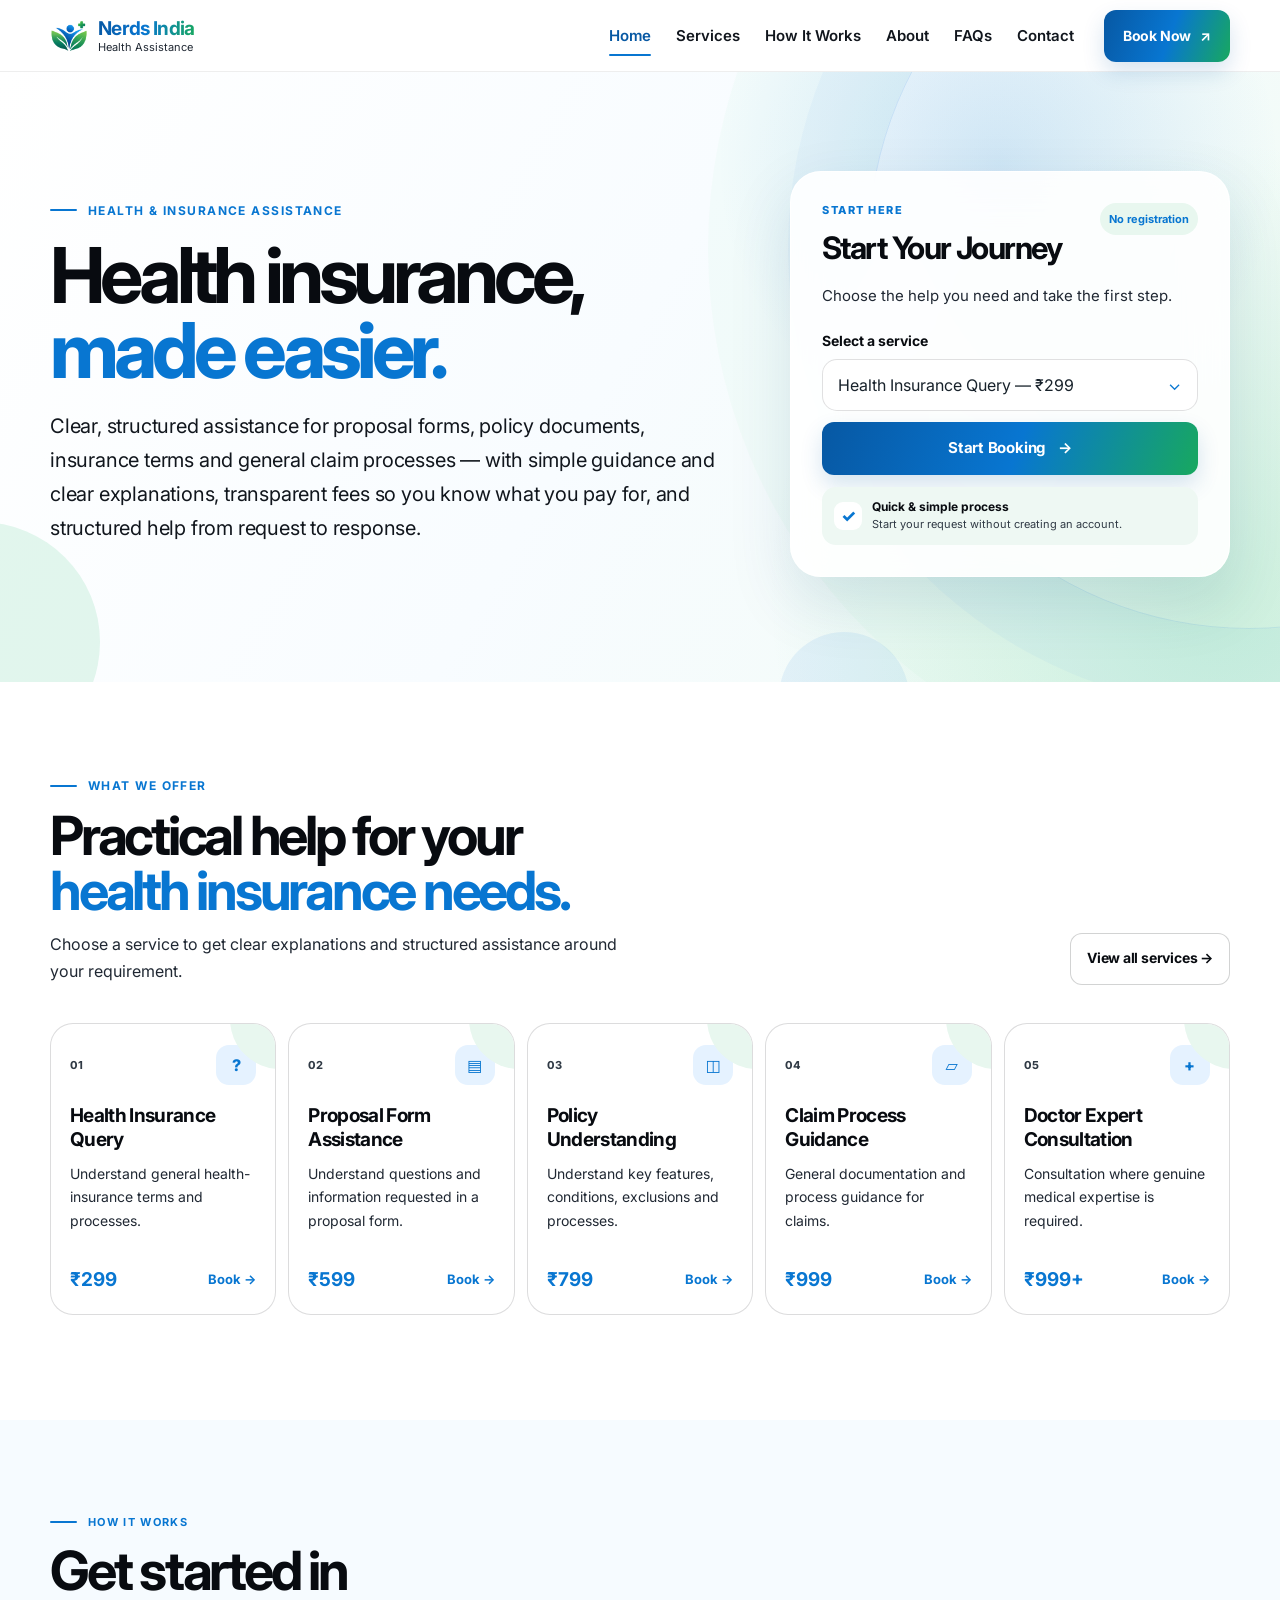
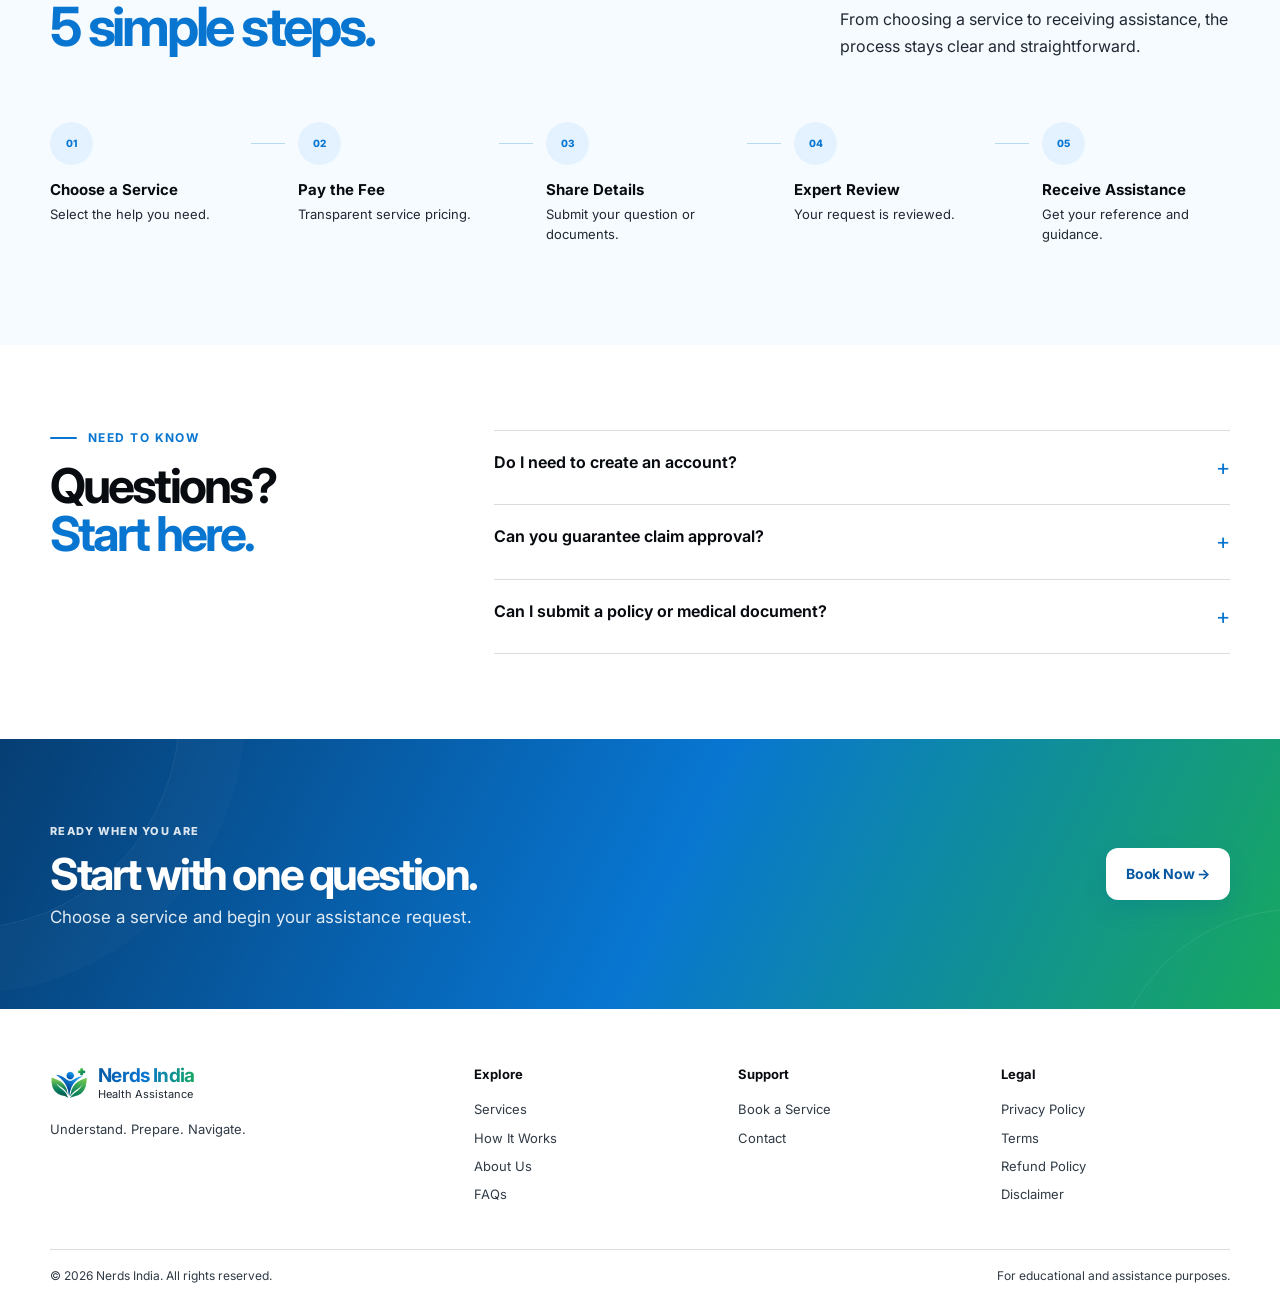
==== commit 79dbf4f6: "Add files via upload" ====
--- a/index.html
+++ b/index.html
@@ -53,15 +53,8 @@
       <h1>Health insurance,<br><strong>made easier.</strong></h1>
 
       <p>
-        Clear, structured assistance for proposal forms, policy documents,
-        insurance terms and general claim processes.
+        Clear, structured assistance for proposal forms, policy documents, insurance terms and general claim processes — with simple guidance and clear explanations, transparent fees so you know what you pay for, and structured help from request to response.
       </p>
-
-      <div class="actions">
-        <a class="btn primary" href="book.html">Book a Service <span>→</span></a>
-        <a class="btn secondary" href="#services">Explore Services</a>
-      </div>
-
     </div>
 
     <div class="booking-area" id="book">
--- a/style.css
+++ b/style.css
@@ -1085,3 +1085,121 @@
   .info-band h2{font-size:39px;line-height:1.05;}
   .info-band p{font-size:16px;line-height:1.75;}
 }
+
+
+/* =========================================================
+   V8.6 — HOMEPAGE HERO TRUST STRIP
+   ========================================================= */
+.hero-trust{
+  display:grid;
+  grid-template-columns:repeat(3,minmax(0,1fr));
+  gap:24px;
+  margin-top:34px;
+  padding-top:25px;
+  border-top:1px solid rgba(6,62,115,.12);
+  max-width:760px;
+}
+.hero-trust-item{
+  display:flex;
+  align-items:center;
+  gap:11px;
+  min-width:0;
+}
+.hero-trust-item i{
+  flex:0 0 36px;
+  width:36px;
+  height:36px;
+  display:grid;
+  place-items:center;
+  border-radius:11px;
+  background:#e7f3ff;
+  color:#0876d1;
+  font-style:normal;
+  font-size:17px;
+  font-weight:800;
+}
+.hero-trust-item:nth-child(2) i{
+  background:#eaf8f1;
+  color:#138c51;
+}
+.hero-trust-item:nth-child(3) i{
+  background:#e9f2ff;
+  color:#0758a3;
+}
+.hero-trust-item span{
+  display:flex;
+  flex-direction:column;
+  min-width:0;
+}
+.hero-trust-item b{
+  color:#090d14;
+  font-size:15px;
+  line-height:1.25;
+  font-weight:750;
+}
+.hero-trust-item small{
+  margin-top:3px;
+  color:#26313d;
+  font-size:13px;
+  line-height:1.3;
+}
+
+/* The hero trust strip replaces the old homepage action buttons. */
+@media (max-width: 900px){
+  .hero-trust{grid-template-columns:1fr;gap:14px;max-width:520px;}
+}
+
+@media (max-width: 600px){
+  .hero-trust{
+    margin-top:27px;
+    padding-top:21px;
+    gap:13px;
+  }
+  .hero-trust-item{gap:10px;}
+  .hero-trust-item i{
+    flex-basis:34px;width:34px;height:34px;
+    border-radius:10px;
+  }
+  .hero-trust-item b{font-size:15px;}
+  .hero-trust-item small{font-size:13px;}
+}
+
+
+/* =========================================================
+   V8.7 — HOMEPAGE HERO MOBILE CLEANUP
+   Trust points are now integrated into one clear paragraph.
+   ========================================================= */
+
+.hero-copy > p{
+  max-width: 680px;
+  color:#11161d;
+  font-size:20px;
+  line-height:1.7;
+  letter-spacing:-0.01em;
+}
+
+@media (max-width: 900px){
+  .hero-copy > p{
+    max-width: 700px;
+    font-size:19px;
+    line-height:1.68;
+  }
+}
+
+@media (max-width: 600px){
+  .hero-copy > p{
+    max-width: 100%;
+    margin-left:auto;
+    margin-right:auto;
+    font-size:18px;
+    line-height:1.65;
+    letter-spacing:-0.005em;
+  }
+}
+
+@media (max-width: 420px){
+  .hero-copy > p{
+    font-size:17px;
+    line-height:1.62;
+  }
+}
